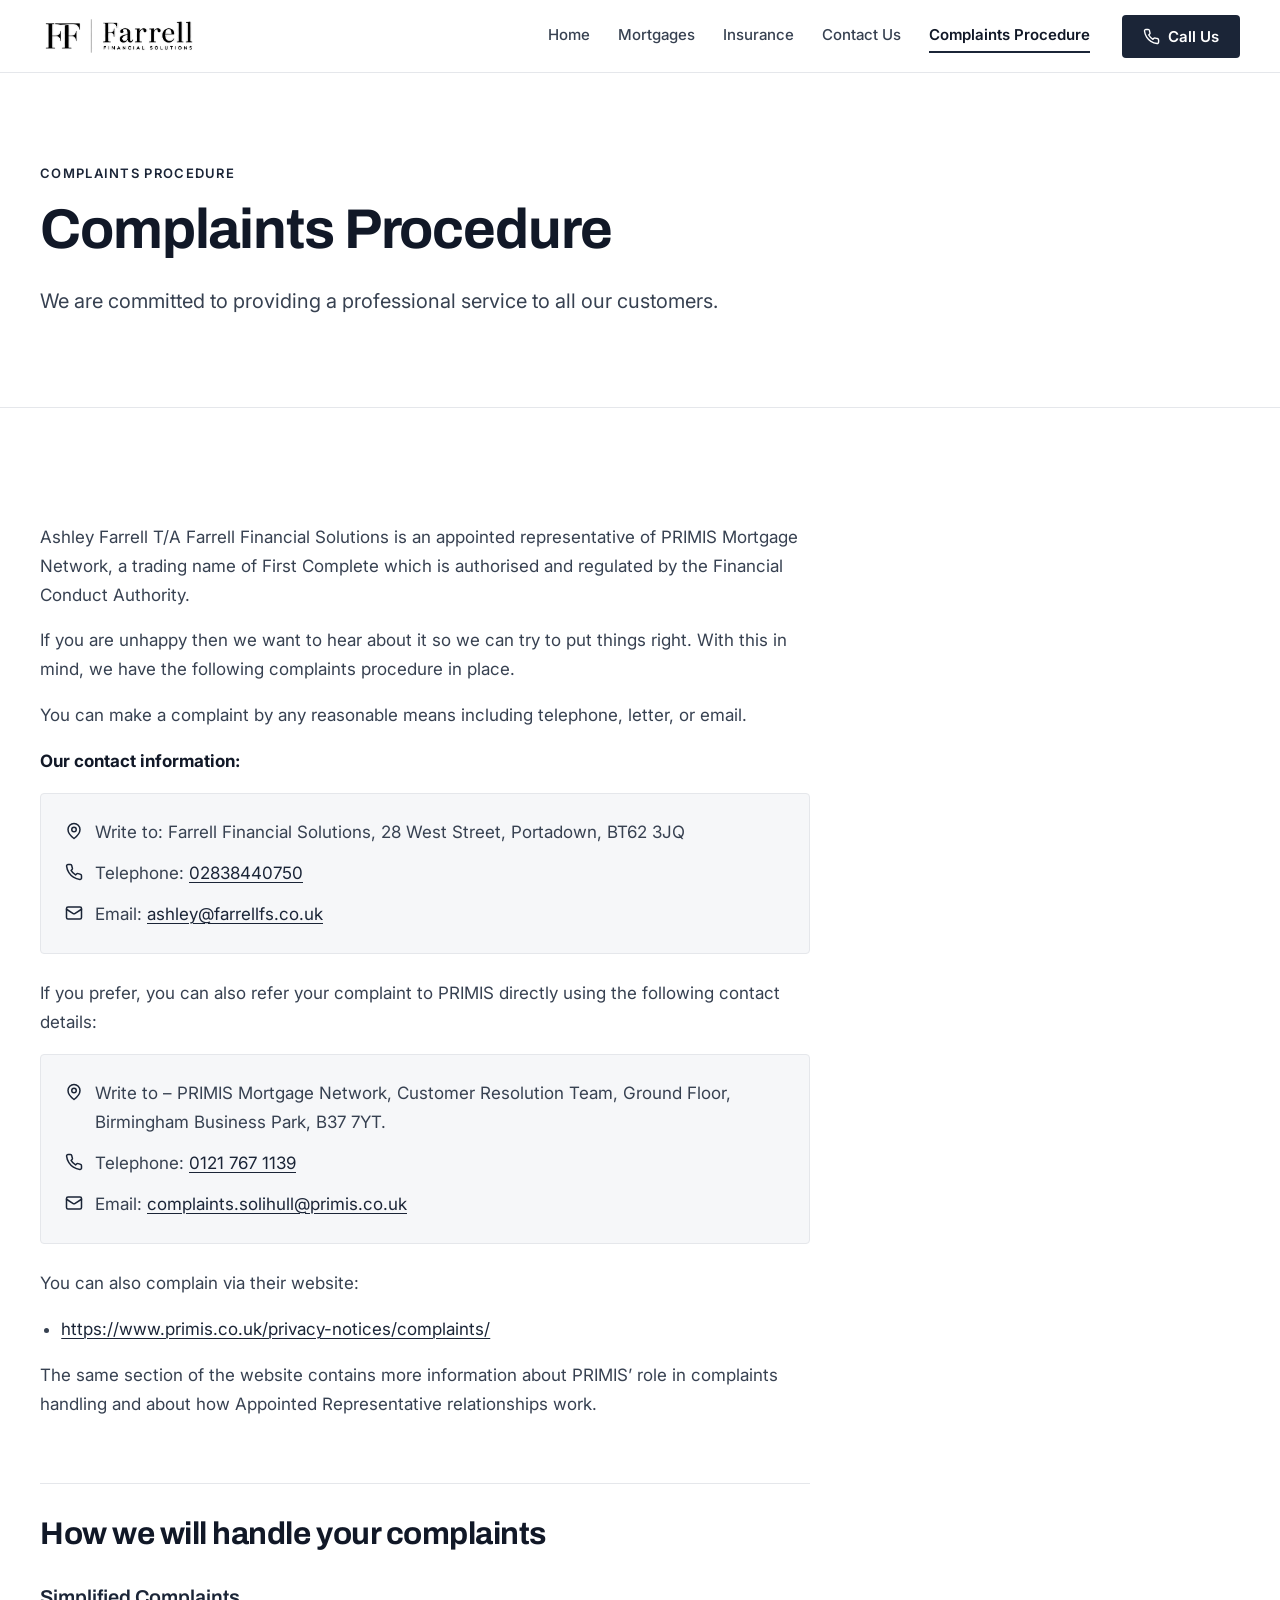
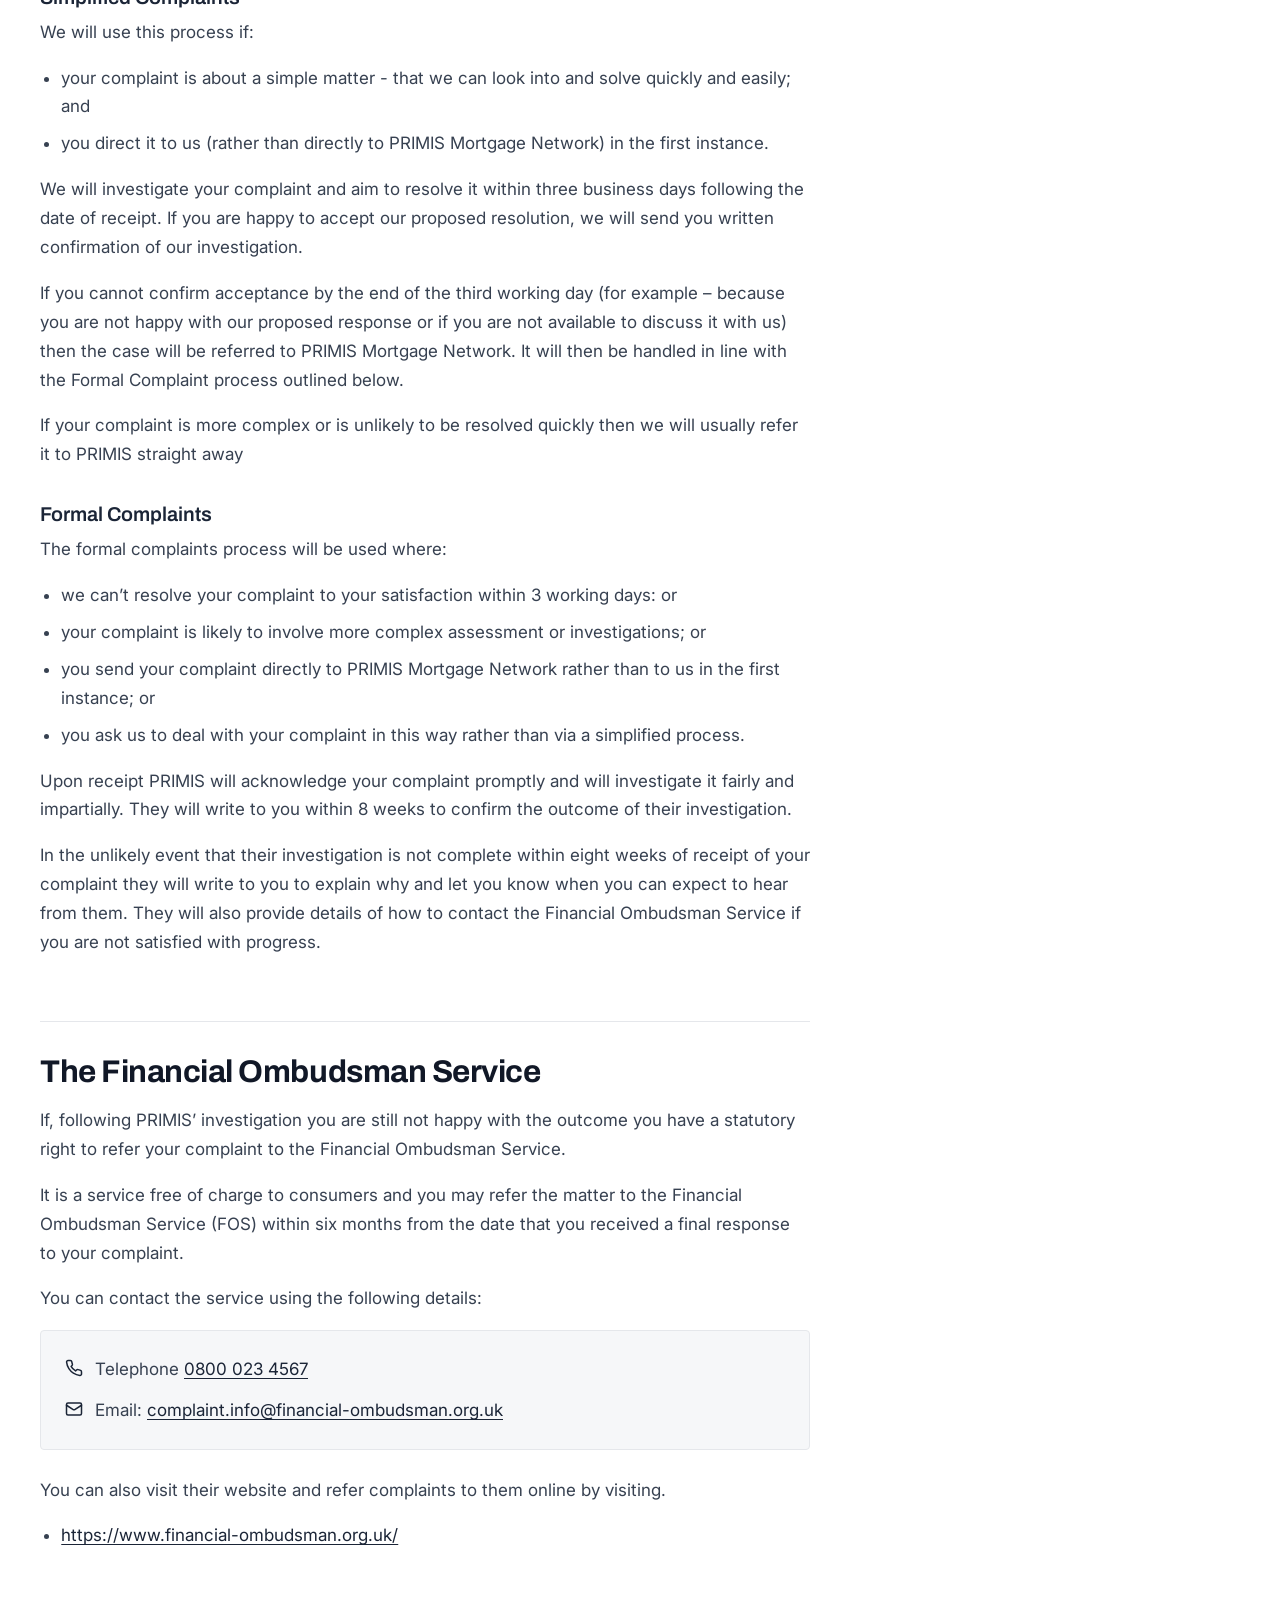
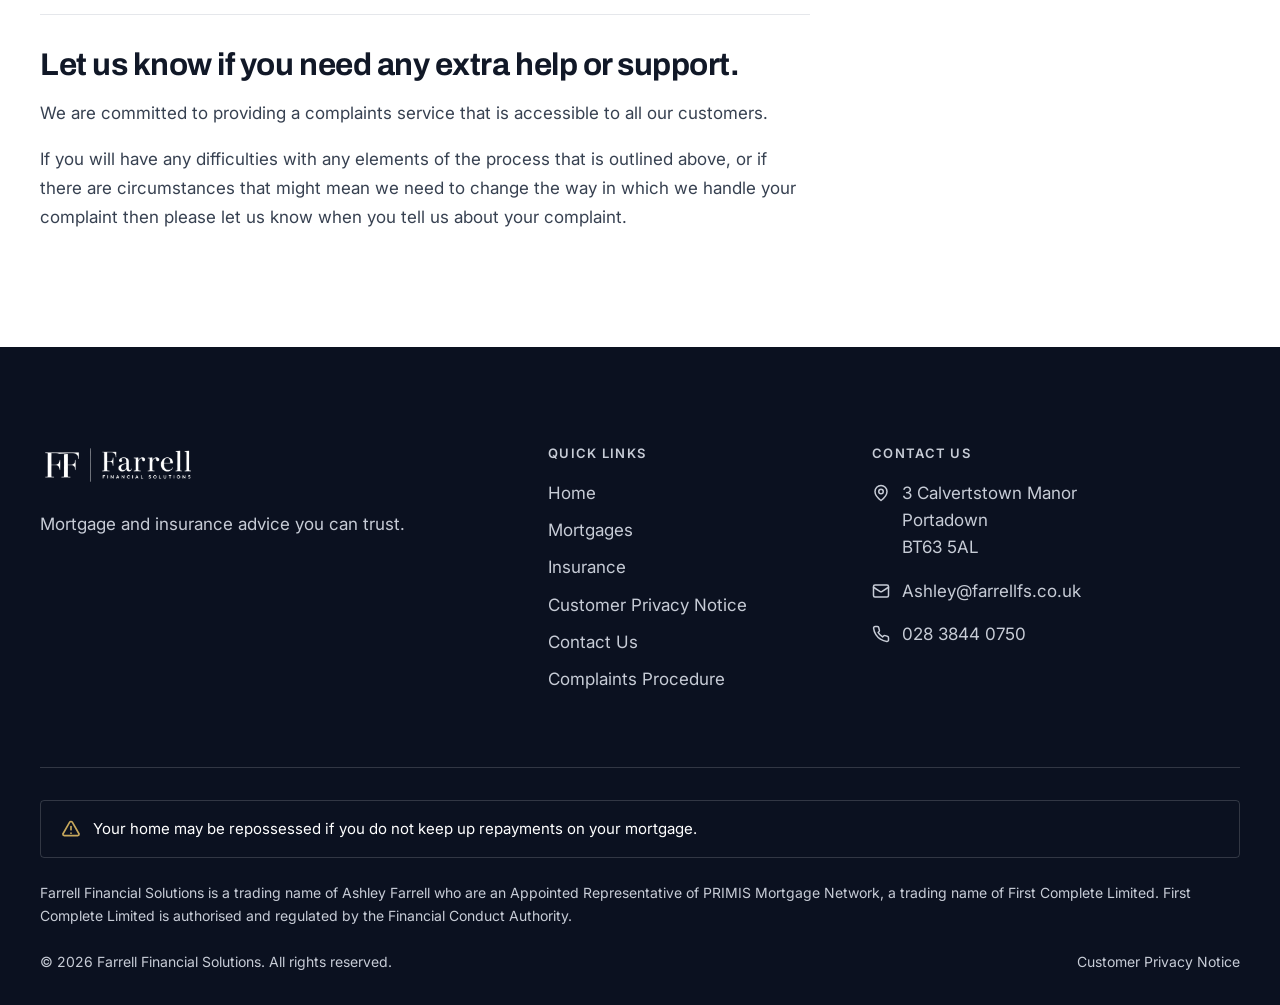
==== complaints-procedure.html @ f6de9f7e "Initial commit: Farrell Financial Solutions site Swiss/enterprise-minimalist redesign with ink palet" ====
<!DOCTYPE html>
<html lang="en-GB">
<head>
  <meta charset="UTF-8">
  <meta name="viewport" content="width=device-width, initial-scale=1.0">
  <title>Complaints Procedure</title>
  <meta name="description" content="Farrell Financial Solutions complaints procedure. We are committed to providing a professional service to all our customers.">
  <link rel="icon" type="image/png" sizes="32x32" href="assets/farrell_cropped_logo_assets/04_favicon_monogram/favicon-32x32.png">
  <link rel="icon" type="image/png" sizes="192x192" href="assets/farrell_cropped_logo_assets/04_favicon_monogram/favicon-192x192.png">
  <link rel="apple-touch-icon" href="assets/farrell_cropped_logo_assets/04_favicon_monogram/favicon-180x180.png">
  <link rel="preconnect" href="https://fonts.googleapis.com">
  <link rel="preconnect" href="https://fonts.gstatic.com" crossorigin>
  <link href="https://fonts.googleapis.com/css2?family=Archivo:wght@600;700&family=Inter:wght@400;500;600&display=swap" rel="stylesheet">
  <link rel="stylesheet" href="css/styles.css">
</head>
<body>
  <a class="skip-link" href="#main">Skip to content</a>

  <!-- ============================ Header ============================ -->
  <header class="site-header">
    <div class="container header-inner">
      <a class="brand" href="index.html" aria-label="Farrell Financial Solutions Home">
        <img class="brand-logo" src="assets/farrell_cropped_logo_assets/02_horizontal_lockup/black-horizontal-lockup-transparent.png" alt="" width="507" height="142">
      </a>

      <nav class="main-nav" id="main-nav" aria-label="Main navigation">
        <a href="index.html">Home</a>
        <a href="mortgages.html">Mortgages</a>
        <a href="insurance.html">Insurance</a>
        <a href="contact.html">Contact Us</a>
        <a href="complaints-procedure.html" aria-current="page">Complaints Procedure</a>
      </nav>

      <div class="header-cta">
        <a class="btn btn-dark" href="tel:02838440750">
          <svg width="17" height="17" viewBox="0 0 24 24" fill="none" stroke="currentColor" stroke-width="2" stroke-linecap="round" stroke-linejoin="round" aria-hidden="true"><path d="M22 16.92v3a2 2 0 0 1-2.18 2 19.79 19.79 0 0 1-8.63-3.07 19.5 19.5 0 0 1-6-6 19.79 19.79 0 0 1-3.07-8.67A2 2 0 0 1 4.11 2h3a2 2 0 0 1 2 1.72c.127.96.361 1.903.7 2.81a2 2 0 0 1-.45 2.11L8.09 9.91a16 16 0 0 0 6 6l1.27-1.27a2 2 0 0 1 2.11-.45c.907.339 1.85.573 2.81.7A2 2 0 0 1 22 16.92z"/></svg>
          Call Us
        </a>
      </div>

      <button class="nav-toggle" aria-expanded="false" aria-controls="main-nav" aria-label="Open menu">
        <svg class="icon-menu" width="22" height="22" viewBox="0 0 24 24" fill="none" stroke="currentColor" stroke-width="2" stroke-linecap="round" aria-hidden="true"><path d="M4 6h16M4 12h16M4 18h16"/></svg>
        <svg class="icon-close" width="22" height="22" viewBox="0 0 24 24" fill="none" stroke="currentColor" stroke-width="2" stroke-linecap="round" aria-hidden="true"><path d="M6 6l12 12M18 6 6 18"/></svg>
      </button>
    </div>
  </header>

  <main id="main">

    <!-- ============================ Page hero ============================ -->
    <section class="page-hero">
      <div class="container">
        <span class="eyebrow">Complaints Procedure</span>
        <h1>Complaints Procedure</h1>
        <p class="page-lede">We are committed to providing a professional service to all our customers.</p>
      </div>
    </section>

    <!-- ============================ Document ============================ -->
    <section class="section">
      <div class="container">
        <article class="doc reveal">
          <p>Ashley Farrell T/A Farrell Financial Solutions is an appointed representative of PRIMIS Mortgage Network, a trading name of First Complete which is authorised and regulated by the Financial Conduct Authority.</p>
          <p>If you are unhappy then we want to hear about it so we can try to put things right. With this in mind, we have the following complaints procedure in place.</p>
          <p>You can make a complaint by any reasonable means including telephone, letter, or email.</p>

          <p><strong>Our contact information:</strong></p>
          <div class="doc-contact">
            <ul>
              <li>
                <svg width="18" height="18" viewBox="0 0 24 24" fill="none" stroke="currentColor" stroke-width="2" stroke-linecap="round" stroke-linejoin="round" aria-hidden="true"><path d="M20 10c0 6-8 12-8 12s-8-6-8-12a8 8 0 0 1 16 0Z"/><circle cx="12" cy="10" r="3"/></svg>
                <span>Write to: Farrell Financial Solutions, 28 West Street, Portadown, BT62 3JQ</span>
              </li>
              <li>
                <svg width="18" height="18" viewBox="0 0 24 24" fill="none" stroke="currentColor" stroke-width="2" stroke-linecap="round" stroke-linejoin="round" aria-hidden="true"><path d="M22 16.92v3a2 2 0 0 1-2.18 2 19.79 19.79 0 0 1-8.63-3.07 19.5 19.5 0 0 1-6-6 19.79 19.79 0 0 1-3.07-8.67A2 2 0 0 1 4.11 2h3a2 2 0 0 1 2 1.72c.127.96.361 1.903.7 2.81a2 2 0 0 1-.45 2.11L8.09 9.91a16 16 0 0 0 6 6l1.27-1.27a2 2 0 0 1 2.11-.45c.907.339 1.85.573 2.81.7A2 2 0 0 1 22 16.92z"/></svg>
                <span>Telephone: <a href="tel:02838440750">02838440750</a></span>
              </li>
              <li>
                <svg width="18" height="18" viewBox="0 0 24 24" fill="none" stroke="currentColor" stroke-width="2" stroke-linecap="round" stroke-linejoin="round" aria-hidden="true"><rect x="2" y="4" width="20" height="16" rx="2"/><path d="m22 7-8.97 5.7a1.94 1.94 0 0 1-2.06 0L2 7"/></svg>
                <span>Email: <a href="mailto:ashley@farrellfs.co.uk">ashley@farrellfs.co.uk</a></span>
              </li>
            </ul>
          </div>

          <p>If you prefer, you can also refer your complaint to PRIMIS directly using the following contact details:</p>
          <div class="doc-contact">
            <ul>
              <li>
                <svg width="18" height="18" viewBox="0 0 24 24" fill="none" stroke="currentColor" stroke-width="2" stroke-linecap="round" stroke-linejoin="round" aria-hidden="true"><path d="M20 10c0 6-8 12-8 12s-8-6-8-12a8 8 0 0 1 16 0Z"/><circle cx="12" cy="10" r="3"/></svg>
                <span>Write to &ndash; PRIMIS Mortgage Network, Customer Resolution Team, Ground Floor, Birmingham Business Park, B37 7YT.</span>
              </li>
              <li>
                <svg width="18" height="18" viewBox="0 0 24 24" fill="none" stroke="currentColor" stroke-width="2" stroke-linecap="round" stroke-linejoin="round" aria-hidden="true"><path d="M22 16.92v3a2 2 0 0 1-2.18 2 19.79 19.79 0 0 1-8.63-3.07 19.5 19.5 0 0 1-6-6 19.79 19.79 0 0 1-3.07-8.67A2 2 0 0 1 4.11 2h3a2 2 0 0 1 2 1.72c.127.96.361 1.903.7 2.81a2 2 0 0 1-.45 2.11L8.09 9.91a16 16 0 0 0 6 6l1.27-1.27a2 2 0 0 1 2.11-.45c.907.339 1.85.573 2.81.7A2 2 0 0 1 22 16.92z"/></svg>
                <span>Telephone: <a href="tel:01217671139">0121 767 1139</a></span>
              </li>
              <li>
                <svg width="18" height="18" viewBox="0 0 24 24" fill="none" stroke="currentColor" stroke-width="2" stroke-linecap="round" stroke-linejoin="round" aria-hidden="true"><rect x="2" y="4" width="20" height="16" rx="2"/><path d="m22 7-8.97 5.7a1.94 1.94 0 0 1-2.06 0L2 7"/></svg>
                <span>Email: <a href="mailto:complaints.solihull@primis.co.uk">complaints.solihull@primis.co.uk</a></span>
              </li>
            </ul>
          </div>

          <p>You can also complain via their website:</p>
          <ul>
            <li><a href="https://www.primis.co.uk/privacy-notices/complaints/" target="_blank" rel="noopener">https://www.primis.co.uk/privacy-notices/complaints/</a></li>
          </ul>
          <p>The same section of the website contains more information about PRIMIS&rsquo; role in complaints handling and about how Appointed Representative relationships work.</p>

          <h2>How we will handle your complaints</h2>

          <h3>Simplified Complaints</h3>
          <p>We will use this process if:</p>
          <ul>
            <li>your complaint is about a simple matter - that we can look into and solve quickly and easily; and</li>
            <li>you direct it to us (rather than directly to PRIMIS Mortgage Network) in the first instance.</li>
          </ul>
          <p>We will investigate your complaint and aim to resolve it within three business days following the date of receipt. If you are happy to accept our proposed resolution, we will send you written confirmation of our investigation.</p>
          <p>If you cannot confirm acceptance by the end of the third working day (for example &ndash; because you are not happy with our proposed response or if you are not available to discuss it with us) then the case will be referred to PRIMIS Mortgage Network. It will then be handled in line with the Formal Complaint process outlined below.</p>
          <p>If your complaint is more complex or is unlikely to be resolved quickly then we will usually refer it to PRIMIS straight away</p>

          <h3>Formal Complaints</h3>
          <p>The formal complaints process will be used where:</p>
          <ul>
            <li>we can&rsquo;t resolve your complaint to your satisfaction within 3 working days: or</li>
            <li>your complaint is likely to involve more complex assessment or investigations; or</li>
            <li>you send your complaint directly to PRIMIS Mortgage Network rather than to us in the first instance; or</li>
            <li>you ask us to deal with your complaint in this way rather than via a simplified process.</li>
          </ul>
          <p>Upon receipt PRIMIS will acknowledge your complaint promptly and will investigate it fairly and impartially. They will write to you within 8 weeks to confirm the outcome of their investigation.</p>
          <p>In the unlikely event that their investigation is not complete within eight weeks of receipt of your complaint they will write to you to explain why and let you know when you can expect to hear from them. They will also provide details of how to contact the Financial Ombudsman Service if you are not satisfied with progress.</p>

          <h2>The Financial Ombudsman Service</h2>
          <p>If, following PRIMIS&rsquo; investigation you are still not happy with the outcome you have a statutory right to refer your complaint to the Financial Ombudsman Service.</p>
          <p>It is a service free of charge to consumers and you may refer the matter to the Financial Ombudsman Service (FOS) within six months from the date that you received a final response to your complaint.</p>
          <p>You can contact the service using the following details:</p>
          <div class="doc-contact">
            <ul>
              <li>
                <svg width="18" height="18" viewBox="0 0 24 24" fill="none" stroke="currentColor" stroke-width="2" stroke-linecap="round" stroke-linejoin="round" aria-hidden="true"><path d="M22 16.92v3a2 2 0 0 1-2.18 2 19.79 19.79 0 0 1-8.63-3.07 19.5 19.5 0 0 1-6-6 19.79 19.79 0 0 1-3.07-8.67A2 2 0 0 1 4.11 2h3a2 2 0 0 1 2 1.72c.127.96.361 1.903.7 2.81a2 2 0 0 1-.45 2.11L8.09 9.91a16 16 0 0 0 6 6l1.27-1.27a2 2 0 0 1 2.11-.45c.907.339 1.85.573 2.81.7A2 2 0 0 1 22 16.92z"/></svg>
                <span>Telephone <a href="tel:08000234567">0800 023 4567</a></span>
              </li>
              <li>
                <svg width="18" height="18" viewBox="0 0 24 24" fill="none" stroke="currentColor" stroke-width="2" stroke-linecap="round" stroke-linejoin="round" aria-hidden="true"><rect x="2" y="4" width="20" height="16" rx="2"/><path d="m22 7-8.97 5.7a1.94 1.94 0 0 1-2.06 0L2 7"/></svg>
                <span>Email: <a href="mailto:complaint.info@financial-ombudsman.org.uk">complaint.info@financial-ombudsman.org.uk</a></span>
              </li>
            </ul>
          </div>
          <p>You can also visit their website and refer complaints to them online by visiting.</p>
          <ul>
            <li><a href="https://www.financial-ombudsman.org.uk/" target="_blank" rel="noopener">https://www.financial-ombudsman.org.uk/</a></li>
          </ul>

          <h2>Let us know if you need any extra help or support.</h2>
          <p>We are committed to providing a complaints service that is accessible to all our customers.</p>
          <p>If you will have any difficulties with any elements of the process that is outlined above, or if there are circumstances that might mean we need to change the way in which we handle your complaint then please let us know when you tell us about your complaint.</p>
        </article>
      </div>
    </section>

  </main>

  <!-- ============================ Footer ============================ -->
  <footer class="site-footer">
    <div class="container">
      <div class="footer-grid">
        <div>
          <a class="brand" href="index.html" aria-label="Farrell Financial Solutions Home">
            <img class="brand-logo" src="assets/farrell_cropped_logo_assets/02_horizontal_lockup/white-horizontal-lockup-transparent.png" alt="" width="498" height="142">
          </a>
          <p>Mortgage and insurance advice you can trust.</p>
        </div>

        <nav aria-label="Footer navigation">
          <h4>Quick links</h4>
          <ul class="footer-links">
            <li><a href="index.html">Home</a></li>
            <li><a href="mortgages.html">Mortgages</a></li>
            <li><a href="insurance.html">Insurance</a></li>
            <li><a href="assets/Customer-Privacy-Notice.pdf" target="_blank" rel="noopener">Customer Privacy Notice</a></li>
            <li><a href="contact.html">Contact Us</a></li>
            <li><a href="complaints-procedure.html">Complaints Procedure</a></li>
          </ul>
        </nav>

        <div>
          <h4>Contact Us</h4>
          <ul class="footer-contact">
            <li>
              <svg width="18" height="18" viewBox="0 0 24 24" fill="none" stroke="currentColor" stroke-width="2" stroke-linecap="round" stroke-linejoin="round" aria-hidden="true"><path d="M20 10c0 6-8 12-8 12s-8-6-8-12a8 8 0 0 1 16 0Z"/><circle cx="12" cy="10" r="3"/></svg>
              <a href="https://www.google.com/maps/search/?api=1&amp;query=3+Calvertstown+Manor%2C+Portadown+BT63+5AL" target="_blank" rel="noopener">3 Calvertstown Manor<br>Portadown<br>BT63 5AL</a>
            </li>
            <li>
              <svg width="18" height="18" viewBox="0 0 24 24" fill="none" stroke="currentColor" stroke-width="2" stroke-linecap="round" stroke-linejoin="round" aria-hidden="true"><rect x="2" y="4" width="20" height="16" rx="2"/><path d="m22 7-8.97 5.7a1.94 1.94 0 0 1-2.06 0L2 7"/></svg>
              <a href="mailto:Ashley@farrellfs.co.uk">Ashley@farrellfs.co.uk</a>
            </li>
            <li>
              <svg width="18" height="18" viewBox="0 0 24 24" fill="none" stroke="currentColor" stroke-width="2" stroke-linecap="round" stroke-linejoin="round" aria-hidden="true"><path d="M22 16.92v3a2 2 0 0 1-2.18 2 19.79 19.79 0 0 1-8.63-3.07 19.5 19.5 0 0 1-6-6 19.79 19.79 0 0 1-3.07-8.67A2 2 0 0 1 4.11 2h3a2 2 0 0 1 2 1.72c.127.96.361 1.903.7 2.81a2 2 0 0 1-.45 2.11L8.09 9.91a16 16 0 0 0 6 6l1.27-1.27a2 2 0 0 1 2.11-.45c.907.339 1.85.573 2.81.7A2 2 0 0 1 22 16.92z"/></svg>
              <a href="tel:02838440750">028 3844 0750</a>
            </li>
          </ul>
        </div>
      </div>

      <div class="footer-legal">
        <div class="footer-warning">
          <svg width="20" height="20" viewBox="0 0 24 24" fill="none" stroke="currentColor" stroke-width="2" stroke-linecap="round" stroke-linejoin="round" aria-hidden="true"><path d="m21.73 18-8-14a2 2 0 0 0-3.48 0l-8 14A2 2 0 0 0 4 20h16a2 2 0 0 0 1.73-2Z"/><path d="M12 9v4"/><path d="M12 17h.01"/></svg>
          <p>Your home may be repossessed if you do not keep up repayments on your mortgage.</p>
        </div>
        <p class="footer-reg">Farrell Financial Solutions is a trading name of Ashley Farrell who are an Appointed Representative of PRIMIS Mortgage Network, a trading name of First Complete Limited. First Complete Limited is authorised and regulated by the Financial Conduct Authority.</p>
        <div class="footer-bottom">
          <p>&copy; <span id="footer-year">2026</span> Farrell Financial Solutions. All rights reserved.</p>
          <p><a href="assets/Customer-Privacy-Notice.pdf" target="_blank" rel="noopener">Customer Privacy Notice</a></p>
        </div>
      </div>
    </div>
  </footer>

  <script src="js/main.js"></script>
</body>
</html>
---- css/styles.css ----
/* ============================================================
   Farrell Financial Solutions
   Enterprise minimalism: Swiss/International Style, corporate
   editorial. Ink on white, Archivo/Inter, hairline borders.
   ============================================================ */

/* ------------------------------ Tokens ------------------------------ */
:root {
  /* Ink brand (matched to the black/white logo) */
  --ink-950: #060910;
  --ink-900: #0B1120;   /* footer, CTA band */
  --ink-800: #131B2B;
  --ink-700: #1B2537;   /* primary: buttons, links, icons */
  --ink-600: #3A4A66;   /* slate accent, hover / focus */
  --ink-100: #E3E6EB;
  --ink-50:  #F2F4F6;

  /* Text */
  --text-900: #111827;
  --text-700: #374151;
  --text-600: #4B5563;
  --text-500: #6B7280;
  --text-inverse: #FFFFFF;
  --text-inverse-dim: #C7CCD6;

  /* Surfaces & borders */
  --bg: #FFFFFF;
  --bg-tint: #F6F7F9;
  --border: #E5E7EB;
  --border-strong: #D1D5DB;
  --border-inverse: rgba(255, 255, 255, 0.16);

  /* Muted gold (warning notices only) */
  --gold-700: #8A6D2F;
  --gold-300: #C7A85C;

  /* Type */
  --font-display: "Archivo", "Segoe UI", -apple-system, sans-serif;
  --font-body: "Inter", "Segoe UI", -apple-system, sans-serif;

  /* Spacing scale (4px base) */
  --sp-1: 4px;  --sp-2: 8px;   --sp-3: 12px;  --sp-4: 16px;
  --sp-6: 24px; --sp-8: 32px;  --sp-12: 48px; --sp-16: 64px;
  --sp-24: 96px; --sp-32: 128px;
  --section-y: clamp(4.5rem, 9vw, 7.5rem);

  /* Shape (sharp) */
  --radius: 4px;
  --radius-sm: 2px;

  /* Layout */
  --container: 1200px;
  --grid-gap: 24px;
  --header-h: 72px;
}

/* ------------------------------ Base ------------------------------ */
*, *::before, *::after { box-sizing: border-box; }

html {
  scroll-behavior: smooth;
  -webkit-text-size-adjust: 100%;
}

body {
  margin: 0;
  font-family: var(--font-body);
  font-size: 1.0625rem;
  line-height: 1.6;
  color: var(--text-700);
  background: var(--bg);
  -webkit-font-smoothing: antialiased;
  text-rendering: optimizeLegibility;
}

h1, h2, h3, h4 {
  font-family: var(--font-display);
  color: var(--text-900);
  margin: 0 0 var(--sp-6);
}

h1 {
  font-size: clamp(2.75rem, 5.5vw + 1rem, 5rem);
  font-weight: 700;
  line-height: 1.05;
  letter-spacing: -0.025em;
}

h2 {
  font-size: clamp(1.5rem, 1.2vw + 1rem, 2.125rem);
  font-weight: 700;
  line-height: 1.15;
  letter-spacing: -0.015em;
  margin-bottom: var(--sp-4);
}

h3 {
  font-size: 1.125rem;
  font-weight: 600;
  line-height: 1.3;
  margin-bottom: var(--sp-2);
}

p { margin: 0 0 1em; }
p:last-child { margin-bottom: 0; }

strong { color: var(--text-900); }

a {
  color: var(--ink-700);
  text-decoration: underline;
  text-decoration-thickness: 1px;
  text-underline-offset: 3px;
  transition: color 200ms ease;
}
a:hover { color: var(--ink-900); }

img { max-width: 100%; }

ul { margin: 0 0 1em; }

::selection { background: var(--ink-700); color: #fff; }

:focus-visible {
  outline: 2px solid var(--ink-600);
  outline-offset: 2px;
}

.skip-link {
  position: absolute;
  left: -9999px;
  top: 0;
  z-index: 200;
  background: var(--ink-900);
  color: #fff;
  padding: var(--sp-3) var(--sp-4);
  text-decoration: none;
}
.skip-link:focus-visible { left: 0; }

/* ------------------------------ Layout ------------------------------ */
.container {
  width: min(100% - 48px, var(--container));
  margin-inline: auto;
}

.grid-12 {
  display: grid;
  grid-template-columns: repeat(12, 1fr);
  gap: var(--grid-gap);
  align-items: start;
}

.col-4 { grid-column: auto / span 4; }
.col-5 { grid-column: auto / span 5; }
.col-6 { grid-column: auto / span 6; }
.col-7 { grid-column: auto / span 7; }
.col-8 { grid-column: auto / span 8; }
.start-8 { grid-column-start: 8; }
.start-9 { grid-column-start: 9; }

.section { padding: var(--section-y) 0; }
.section-white { background: var(--bg); }
.section-tint { background: var(--bg-tint); }

.section-head { margin-bottom: var(--sp-12); }
.section-head h2 { max-width: 28em; margin-bottom: 0; }
.section-head .eyebrow { margin-bottom: 0; }

.split {
  display: grid;
  grid-template-columns: 1fr 1fr;
  gap: var(--sp-12);
  align-items: start;
}

.prose { max-width: 68ch; }

.lead,
.hero-lede,
.page-lede {
  font-size: clamp(1.125rem, 0.4vw + 1rem, 1.25rem);
  line-height: 1.6;
  color: var(--text-700);
  max-width: 62ch;
}

.eyebrow {
  display: block;
  font-family: var(--font-body);
  font-size: 0.8125rem;
  font-weight: 600;
  text-transform: uppercase;
  letter-spacing: 0.1em;
  color: var(--ink-700);
  margin-bottom: var(--sp-4);
}

/* ------------------------------ Header ------------------------------ */
.site-header {
  position: sticky;
  top: 0;
  z-index: 100;
  background: var(--bg);
  border-bottom: 1px solid var(--border);
  transition: border-color 200ms ease;
}
.site-header.is-scrolled { border-color: var(--border-strong); }

.header-inner {
  display: flex;
  align-items: center;
  gap: var(--sp-8);
  height: var(--header-h);
}

.brand {
  display: inline-flex;
  align-items: center;
  gap: var(--sp-3);
  text-decoration: none;
}

.brand-logo {
  display: block;
  height: 44px;
  width: auto;
}

.main-nav {
  display: flex;
  align-items: center;
  gap: 28px;
  margin-left: auto;
}
.main-nav a {
  font-size: 0.9375rem;
  font-weight: 500;
  color: var(--text-700);
  text-decoration: none;
  padding: 4px 0;
  border-bottom: 2px solid transparent;
  transition: color 200ms ease, border-color 200ms ease;
}
.main-nav a:hover { color: var(--text-900); }
.main-nav a[aria-current="page"] {
  font-weight: 600;
  color: var(--text-900);
  border-bottom-color: var(--ink-700);
}

.header-cta { flex-shrink: 0; }

.nav-toggle {
  display: none;
  background: none;
  border: none;
  padding: var(--sp-2);
  color: var(--text-900);
  cursor: pointer;
}
.nav-toggle .icon-close { display: none; }
.nav-toggle[aria-expanded="true"] .icon-menu { display: none; }
.nav-toggle[aria-expanded="true"] .icon-close { display: block; }

/* ------------------------------ Buttons ------------------------------ */
.btn {
  display: inline-flex;
  align-items: center;
  justify-content: center;
  gap: var(--sp-2);
  font-family: var(--font-body);
  font-size: 0.9375rem;
  font-weight: 600;
  line-height: 1;
  padding: 12px 20px;
  border: 1px solid transparent;
  border-radius: var(--radius);
  text-decoration: none;
  cursor: pointer;
  transition: background-color 200ms ease, border-color 200ms ease, color 200ms ease;
}

.btn-lg { padding: 15px 24px; font-size: 1rem; }

.btn-primary,
.btn-dark {
  background: var(--ink-700);
  color: #fff;
}
.btn-primary:hover,
.btn-dark:hover {
  background: var(--ink-900);
  color: #fff;
}

.btn-outline {
  background: transparent;
  border-color: var(--ink-700);
  color: var(--ink-700);
}
.btn-outline:hover {
  background: var(--ink-50);
  color: var(--ink-900);
}

/* On-dark secondary (used inside the ink CTA band) */
.btn-ghost-light {
  background: transparent;
  border-color: rgba(255, 255, 255, 0.4);
  color: #fff;
}
.btn-ghost-light:hover {
  border-color: #fff;
  color: #fff;
}

/* ------------------------------ Photography ------------------------------ */
.photo-frame {
  position: relative;
  border: 1px solid var(--border);
  overflow: hidden;
}
.photo-frame img {
  display: block;
  width: 100%;
  height: 100%;
  object-fit: cover;
  filter: saturate(0.85);
}
.photo-frame::after {
  content: "";
  position: absolute;
  inset: 0;
  background: rgba(11, 17, 32, 0.08);
  pointer-events: none;
}
.ratio-4x3 { aspect-ratio: 4 / 3; }
.ratio-3x2 { aspect-ratio: 3 / 2; }
.ratio-1x1 { aspect-ratio: 1 / 1; }
.photo-frame-sm { max-width: 384px; }

/* ------------------------------ Hero (home) ------------------------------ */
.hero {
  background: var(--bg);
  border-bottom: 1px solid var(--border);
  padding: clamp(4rem, 8vw, 7rem) 0;
}
.hero .grid-12 { align-items: center; }

.hero h1 { margin-bottom: var(--sp-6); }

.accent-underline { color: var(--ink-600); }

.hero-actions {
  display: flex;
  flex-wrap: wrap;
  gap: var(--sp-3);
  margin-top: var(--sp-8);
}

.hero-chips {
  display: flex;
  flex-wrap: wrap;
  align-items: center;
  list-style: none;
  margin: var(--sp-8) 0 0;
  padding: 0;
  font-size: 0.8125rem;
  font-weight: 500;
  text-transform: uppercase;
  letter-spacing: 0.08em;
  color: var(--text-600);
}
.hero-chips li + li {
  border-left: 1px solid var(--border);
  margin-left: var(--sp-4);
  padding-left: var(--sp-4);
}

/* ------------------------------ Page hero (interior) ------------------------------ */
.page-hero {
  background: var(--bg);
  border-bottom: 1px solid var(--border);
  padding: clamp(3.5rem, 7vw, 6rem) 0;
}
.page-hero .grid-12 { align-items: center; }
.page-hero h1 {
  font-size: clamp(2.25rem, 3.5vw + 1rem, 3.5rem);
  line-height: 1.1;
  letter-spacing: -0.02em;
  max-width: 18em;
}
.page-hero h1:last-child { margin-bottom: 0; }
.page-lede { margin-bottom: 0; }

/* ------------------------------ Cards ------------------------------ */
.card-grid {
  display: grid;
  grid-template-columns: repeat(4, 1fr);
  gap: var(--grid-gap);
}
.card-grid-2 { grid-template-columns: repeat(2, 1fr); }

.card {
  background: var(--bg);
  border: 1px solid var(--border);
  border-radius: var(--radius);
  padding: var(--sp-6);
  transition: border-color 200ms ease;
}
.card:hover { border-color: var(--border-strong); }

.card-icon {
  color: var(--ink-700);
  margin-bottom: var(--sp-4);
}
.card h3 { margin-bottom: 0; }

/* ------------------------------ Check list ------------------------------ */
.check-list {
  list-style: none;
  margin: 0;
  padding: 0;
}
.check-list li {
  display: flex;
  align-items: flex-start;
  gap: var(--sp-3);
  padding: var(--sp-3) 0;
  border-bottom: 1px solid var(--border);
  color: var(--text-700);
}
.check-list li:last-child { border-bottom: none; }

.check {
  display: inline-flex;
  align-items: center;
  justify-content: center;
  width: 20px;
  height: 20px;
  flex-shrink: 0;
  margin-top: 3px;
  background: var(--ink-700);
  border-radius: var(--radius-sm);
  color: #fff;
}

/* ------------------------------ Area tags ------------------------------ */
.pill-grid {
  display: flex;
  flex-wrap: wrap;
  gap: var(--sp-2);
  list-style: none;
  margin: 0;
  padding: 0;
}
.pill-grid li {
  background: var(--bg);
  border: 1px solid var(--border);
  border-radius: var(--radius-sm);
  padding: var(--sp-2) 14px;
  font-size: 0.9375rem;
  color: var(--text-900);
  transition: border-color 200ms ease;
}
.pill-grid li:hover { border-color: var(--border-strong); }

/* ------------------------------ Notices ------------------------------ */
.notice-stack {
  display: grid;
  gap: var(--sp-4);
  max-width: 792px;
}

.notice {
  display: flex;
  align-items: flex-start;
  gap: var(--sp-4);
  background: var(--bg);
  border: 1px solid var(--border);
  border-left: 3px solid var(--ink-700);
  border-radius: var(--radius);
  padding: 20px var(--sp-6);
}
.notice svg { flex-shrink: 0; margin-top: 2px; color: var(--ink-700); }
.notice p { margin: 0 0 0.5em; font-size: 0.9375rem; line-height: 1.6; }
.notice p:last-child { margin-bottom: 0; }

.notice-info { border-left-color: var(--ink-600); }
.notice-info svg { color: var(--ink-600); }

.notice-warning { border-left-color: var(--gold-700); }
.notice-warning svg { color: var(--gold-700); }
.notice-warning strong { color: var(--text-900); }

/* ------------------------------ Regulatory strip ------------------------------ */
.reg-strip {
  background: var(--bg-tint);
  border-top: 1px solid var(--border);
  border-bottom: 1px solid var(--border);
  padding: 20px 0;
}
.reg-strip .container {
  display: flex;
  align-items: flex-start;
  gap: var(--sp-3);
}
.reg-strip svg { flex-shrink: 0; margin-top: 2px; color: var(--ink-700); }
.reg-strip p {
  margin: 0;
  font-size: 0.875rem;
  color: var(--text-600);
}

/* ------------------------------ CTA band ------------------------------ */
.cta-band {
  background: var(--ink-900);
  padding: var(--sp-16) var(--sp-12);
}
.cta-band h2 {
  color: #fff;
  max-width: 24em;
}
.cta-phone {
  display: inline-block;
  font-family: var(--font-display);
  font-size: clamp(2.25rem, 5vw, 3.5rem);
  font-weight: 700;
  line-height: 1.05;
  letter-spacing: -0.02em;
  color: #fff;
  text-decoration: none;
  margin: var(--sp-2) 0;
  transition: color 200ms ease;
}
.cta-phone:hover { color: var(--text-inverse-dim); }

.cta-actions {
  display: flex;
  flex-wrap: wrap;
  gap: var(--sp-3);
  margin-top: var(--sp-8);
}
.cta-band .btn-primary {
  background: #fff;
  color: var(--ink-900);
}
.cta-band .btn-primary:hover {
  background: var(--ink-50);
  color: var(--ink-900);
}

/* ------------------------------ Contact cards ------------------------------ */
.contact-grid {
  display: grid;
  grid-template-columns: repeat(3, 1fr);
  gap: var(--grid-gap);
}

.contact-card {
  background: var(--bg);
  border: 1px solid var(--border);
  border-radius: var(--radius);
  padding: var(--sp-8) var(--sp-6);
  transition: border-color 200ms ease;
}
.contact-card:hover { border-color: var(--border-strong); }
.contact-card .card-icon { margin-bottom: var(--sp-4); }
.contact-card h3 {
  font-family: var(--font-body);
  font-size: 0.8125rem;
  font-weight: 600;
  text-transform: uppercase;
  letter-spacing: 0.1em;
  color: var(--text-500);
  margin-bottom: var(--sp-2);
}
.contact-value {
  font-family: var(--font-display);
  font-size: 1.25rem;
  font-weight: 600;
  line-height: 1.4;
  color: var(--ink-900);
  text-decoration: none;
  margin: 0;
  overflow-wrap: anywhere;
}
a.contact-value:hover { text-decoration: underline; text-underline-offset: 3px; }

/* ------------------------------ Legal document ------------------------------ */
.doc { max-width: 70ch; }
.doc p, .doc li { line-height: 1.7; }
.doc > ul { padding-left: 1.25em; }
.doc > ul li { margin-bottom: var(--sp-2); }
.doc h2 {
  border-top: 1px solid var(--border);
  padding-top: var(--sp-8);
  margin-top: var(--sp-16);
}
.doc h3 {
  font-size: 1.25rem;
  color: var(--ink-700);
  margin-top: var(--sp-8);
}

.doc-contact {
  background: var(--bg-tint);
  border: 1px solid var(--border);
  border-radius: var(--radius);
  padding: var(--sp-6);
  margin-bottom: 1.5em;
}
.doc-contact ul {
  list-style: none;
  margin: 0;
  padding: 0;
}
.doc-contact li {
  display: flex;
  align-items: flex-start;
  gap: var(--sp-3);
}
.doc-contact li + li { margin-top: var(--sp-3); }
.doc-contact svg { flex-shrink: 0; margin-top: 4px; color: var(--ink-700); }

/* ------------------------------ Footer ------------------------------ */
.site-footer {
  background: var(--ink-900);
  color: var(--text-inverse-dim);
  padding: var(--sp-24) 0 var(--sp-8);
}

.footer-grid {
  display: grid;
  grid-template-columns: 5fr 3fr 4fr;
  gap: var(--sp-12);
  align-items: start;
}

.site-footer .footer-grid > div > p { margin-top: var(--sp-4); }

.site-footer h4 {
  font-family: var(--font-body);
  font-size: 0.8125rem;
  font-weight: 600;
  text-transform: uppercase;
  letter-spacing: 0.1em;
  color: var(--text-inverse-dim);
  margin: 0 0 var(--sp-4);
}

.footer-links,
.footer-contact {
  list-style: none;
  margin: 0;
  padding: 0;
}
.footer-links li { margin-bottom: 10px; }
.footer-links a,
.footer-contact a {
  color: var(--text-inverse-dim);
  text-decoration: none;
  transition: color 200ms ease;
}
.footer-links a:hover,
.footer-contact a:hover {
  color: #fff;
  text-decoration: underline;
  text-underline-offset: 3px;
}

.footer-contact li {
  display: flex;
  align-items: flex-start;
  gap: var(--sp-3);
  margin-bottom: var(--sp-4);
}
.footer-contact svg { flex-shrink: 0; margin-top: 4px; }

.footer-legal {
  border-top: 1px solid var(--border-inverse);
  margin-top: var(--sp-16);
  padding-top: var(--sp-8);
}

.footer-warning {
  display: flex;
  align-items: flex-start;
  gap: var(--sp-3);
  border: 1px solid var(--border-inverse);
  border-radius: var(--radius);
  padding: var(--sp-4) 20px;
  color: #fff;
}
.footer-warning svg { flex-shrink: 0; margin-top: 2px; color: var(--gold-300); }
.footer-warning p { margin: 0; font-size: 0.9375rem; }

.footer-reg {
  margin: var(--sp-6) 0;
  font-size: 0.875rem;
  line-height: 1.6;
}

.footer-bottom {
  display: flex;
  flex-wrap: wrap;
  justify-content: space-between;
  gap: var(--sp-3);
  font-size: 0.875rem;
}
.footer-bottom p { margin: 0; }
.footer-bottom a {
  color: var(--text-inverse-dim);
  text-decoration: none;
}
.footer-bottom a:hover {
  color: #fff;
  text-decoration: underline;
  text-underline-offset: 3px;
}

/* ------------------------------ Scroll reveal ------------------------------ */
.reveal {
  opacity: 0;
  transition: opacity 400ms ease;
  transition-delay: var(--reveal-delay, 0s);
}
.reveal.is-visible { opacity: 1; }

/* ------------------------------ Utilities ------------------------------ */
.mt-2 { margin-top: var(--sp-4); }
.mt-3 { margin-top: var(--sp-8); }
.text-center { text-align: center; }

/* ------------------------------ Responsive ------------------------------ */
@media (max-width: 1023px) {
  .nav-toggle { display: inline-flex; margin-left: auto; }
  .header-cta { display: none; }

  .main-nav {
    display: none;
    position: absolute;
    top: var(--header-h);
    left: 0;
    right: 0;
    flex-direction: column;
    align-items: stretch;
    gap: 0;
    margin: 0;
    background: var(--bg);
    border-bottom: 1px solid var(--border);
  }
  .main-nav.is-open { display: flex; }
  .main-nav a {
    padding: var(--sp-4) var(--sp-6);
    border-top: 1px solid var(--border);
    border-bottom: none;
  }
  .main-nav a[aria-current="page"] {
    border-bottom: none;
    box-shadow: inset 3px 0 0 var(--ink-700);
  }

  .card-grid { grid-template-columns: repeat(2, 1fr); }
}

@media (max-width: 899px) {
  .grid-12 { grid-template-columns: 1fr; }
  .col-4, .col-5, .col-6, .col-7, .col-8 { grid-column: auto; }
  .start-8, .start-9 { grid-column-start: auto; }

  .split { grid-template-columns: 1fr; }
  .footer-grid { grid-template-columns: 1fr; }
  .contact-grid { grid-template-columns: 1fr; }

  .photo-frame { max-width: 560px; }
  .photo-frame-sm { max-width: 384px; }
}

@media (max-width: 640px) {
  .card-grid, .card-grid-2 { grid-template-columns: 1fr; }

  .cta-band { padding: var(--sp-12) var(--sp-6); }

  .hero-chips li + li {
    margin-left: var(--sp-3);
    padding-left: var(--sp-3);
  }
}

/* ------------------------------ Reduced motion ------------------------------ */
@media (prefers-reduced-motion: reduce) {
  html { scroll-behavior: auto; }
  *, *::before, *::after {
    transition-duration: 0.01ms !important;
    animation-duration: 0.01ms !important;
  }
  .reveal { opacity: 1; }
}
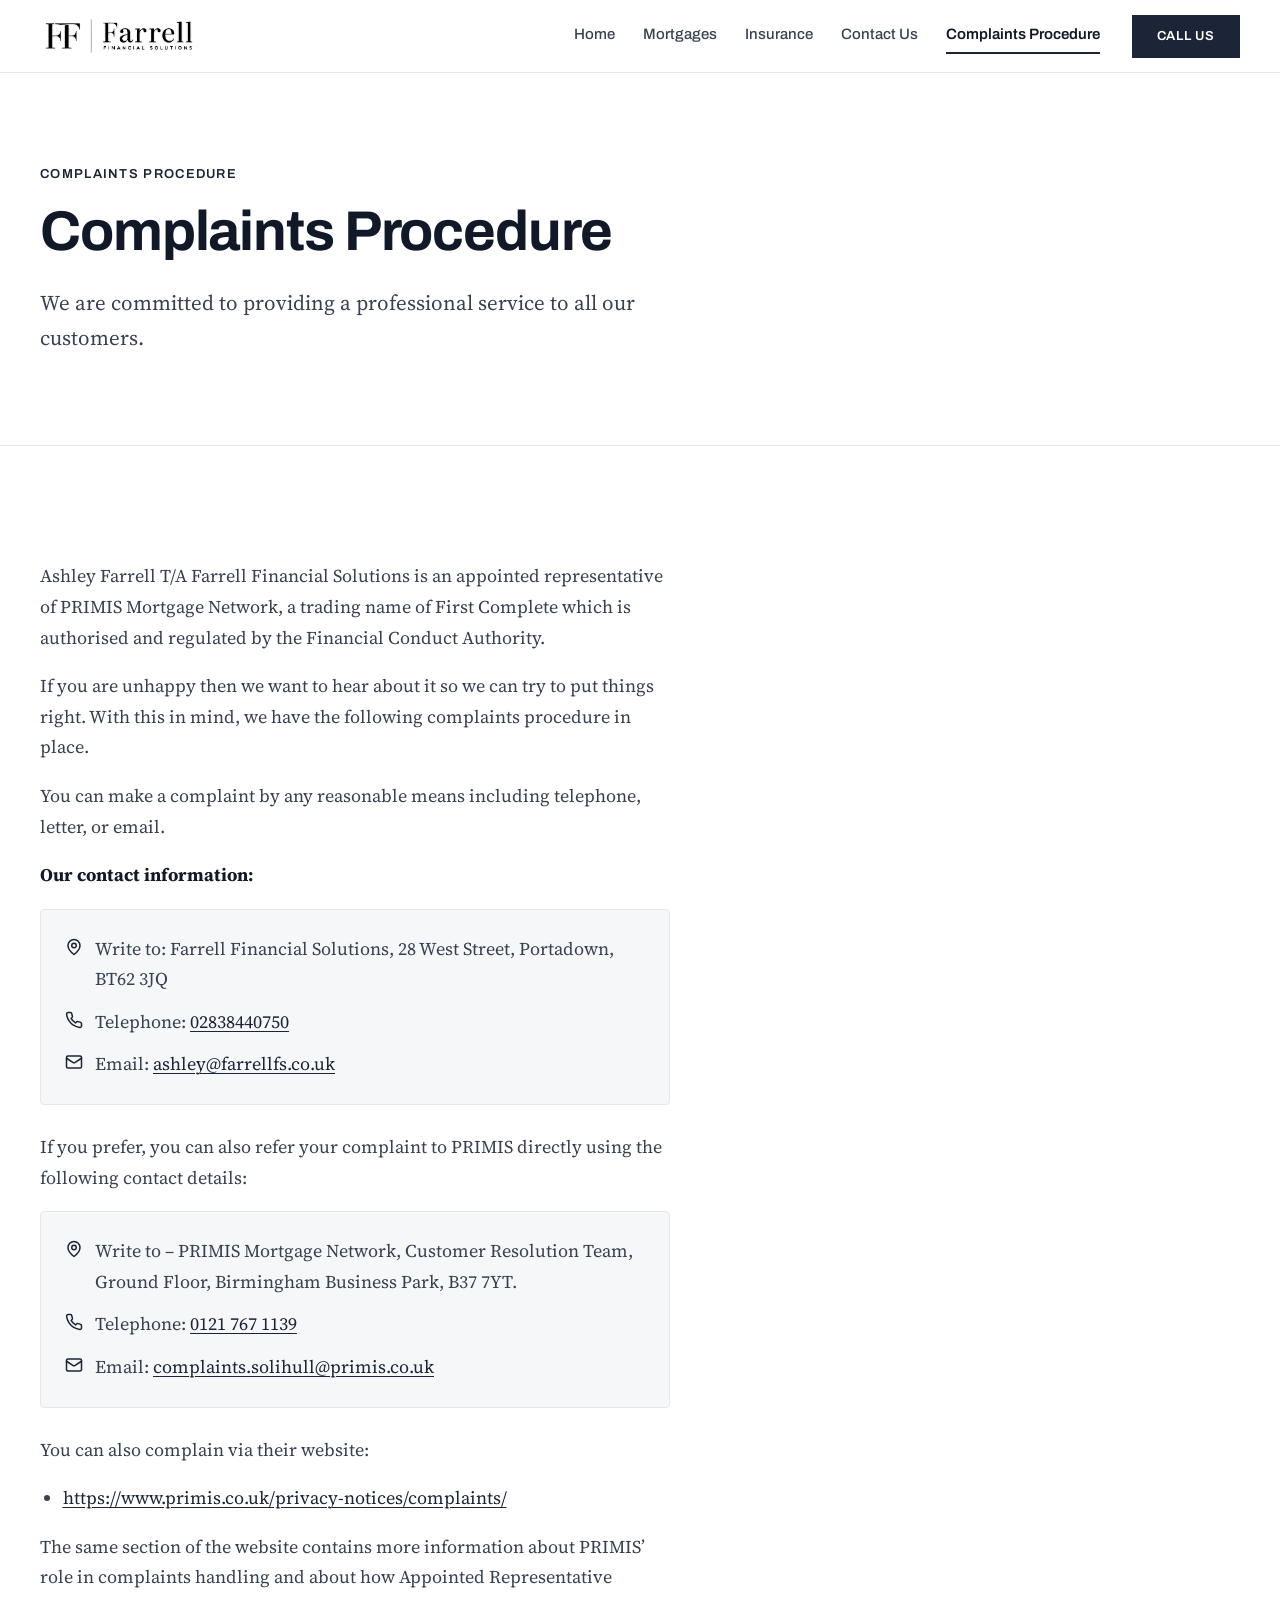
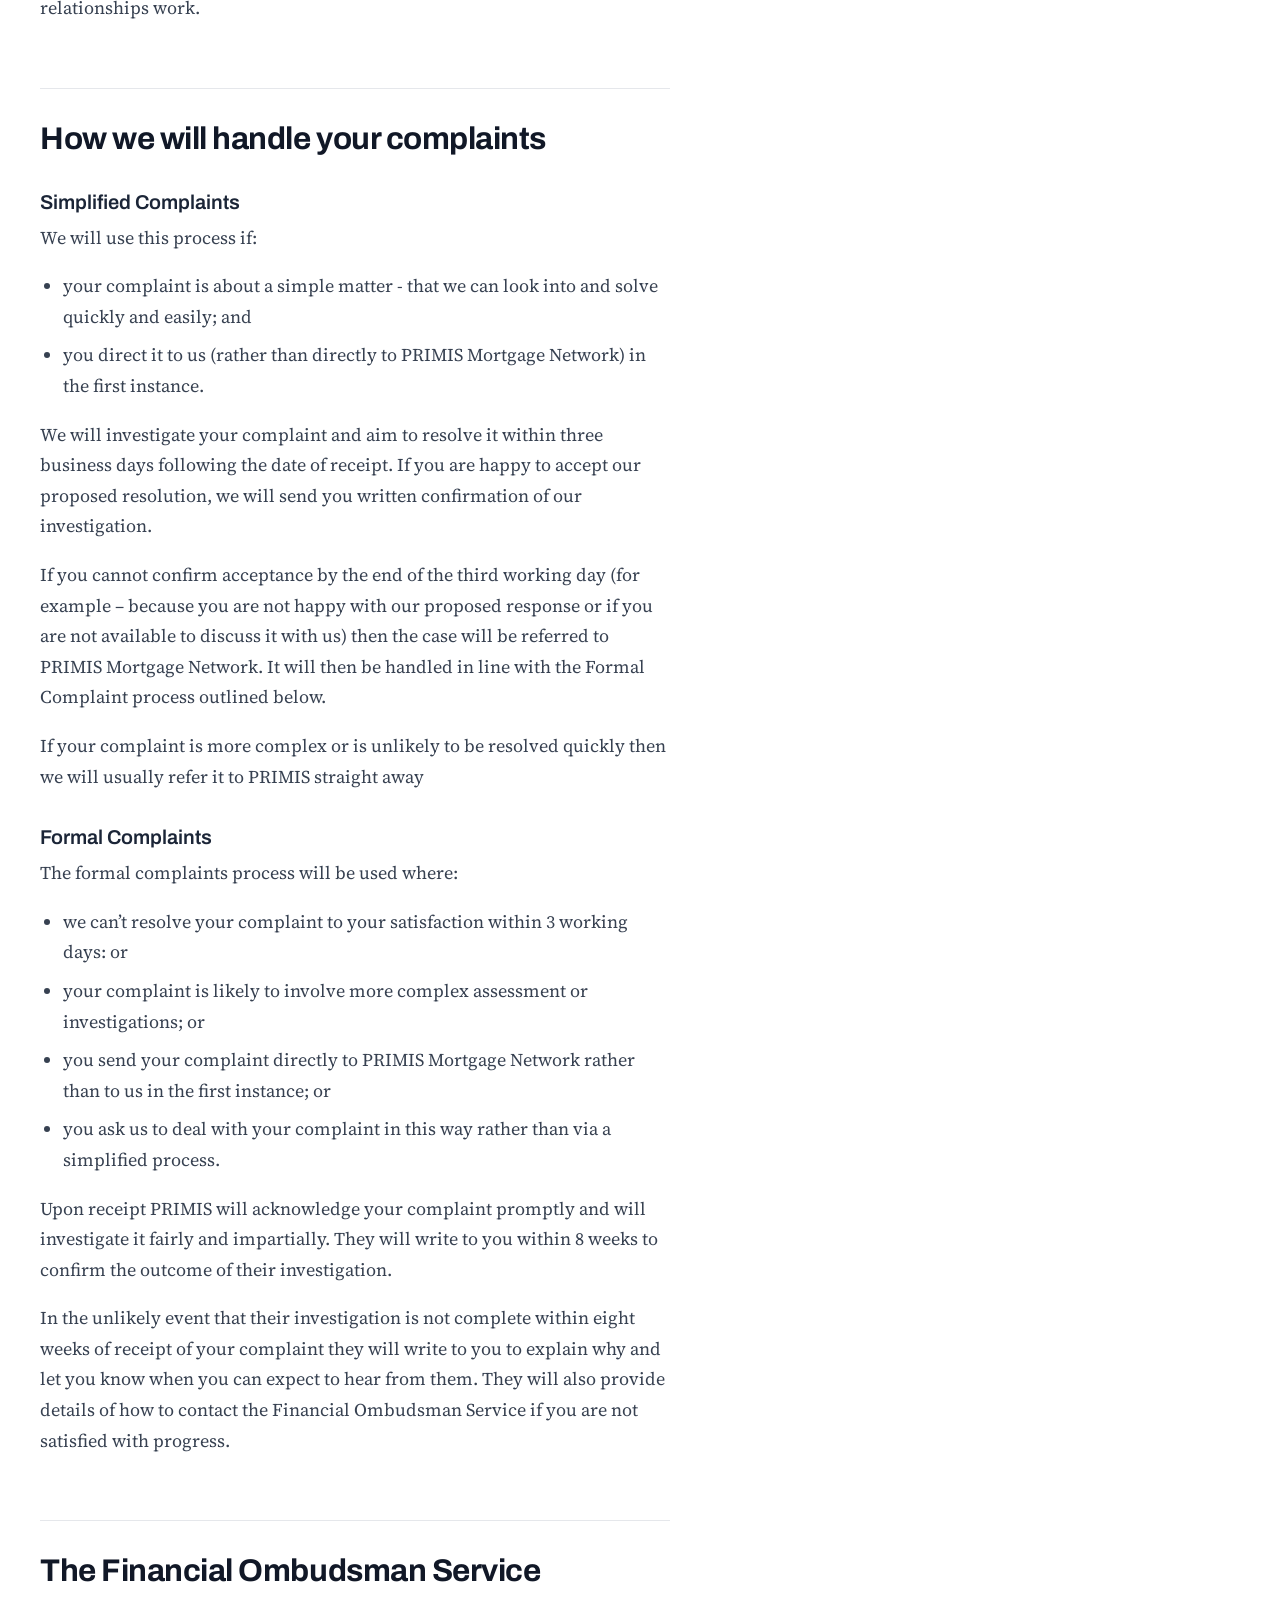
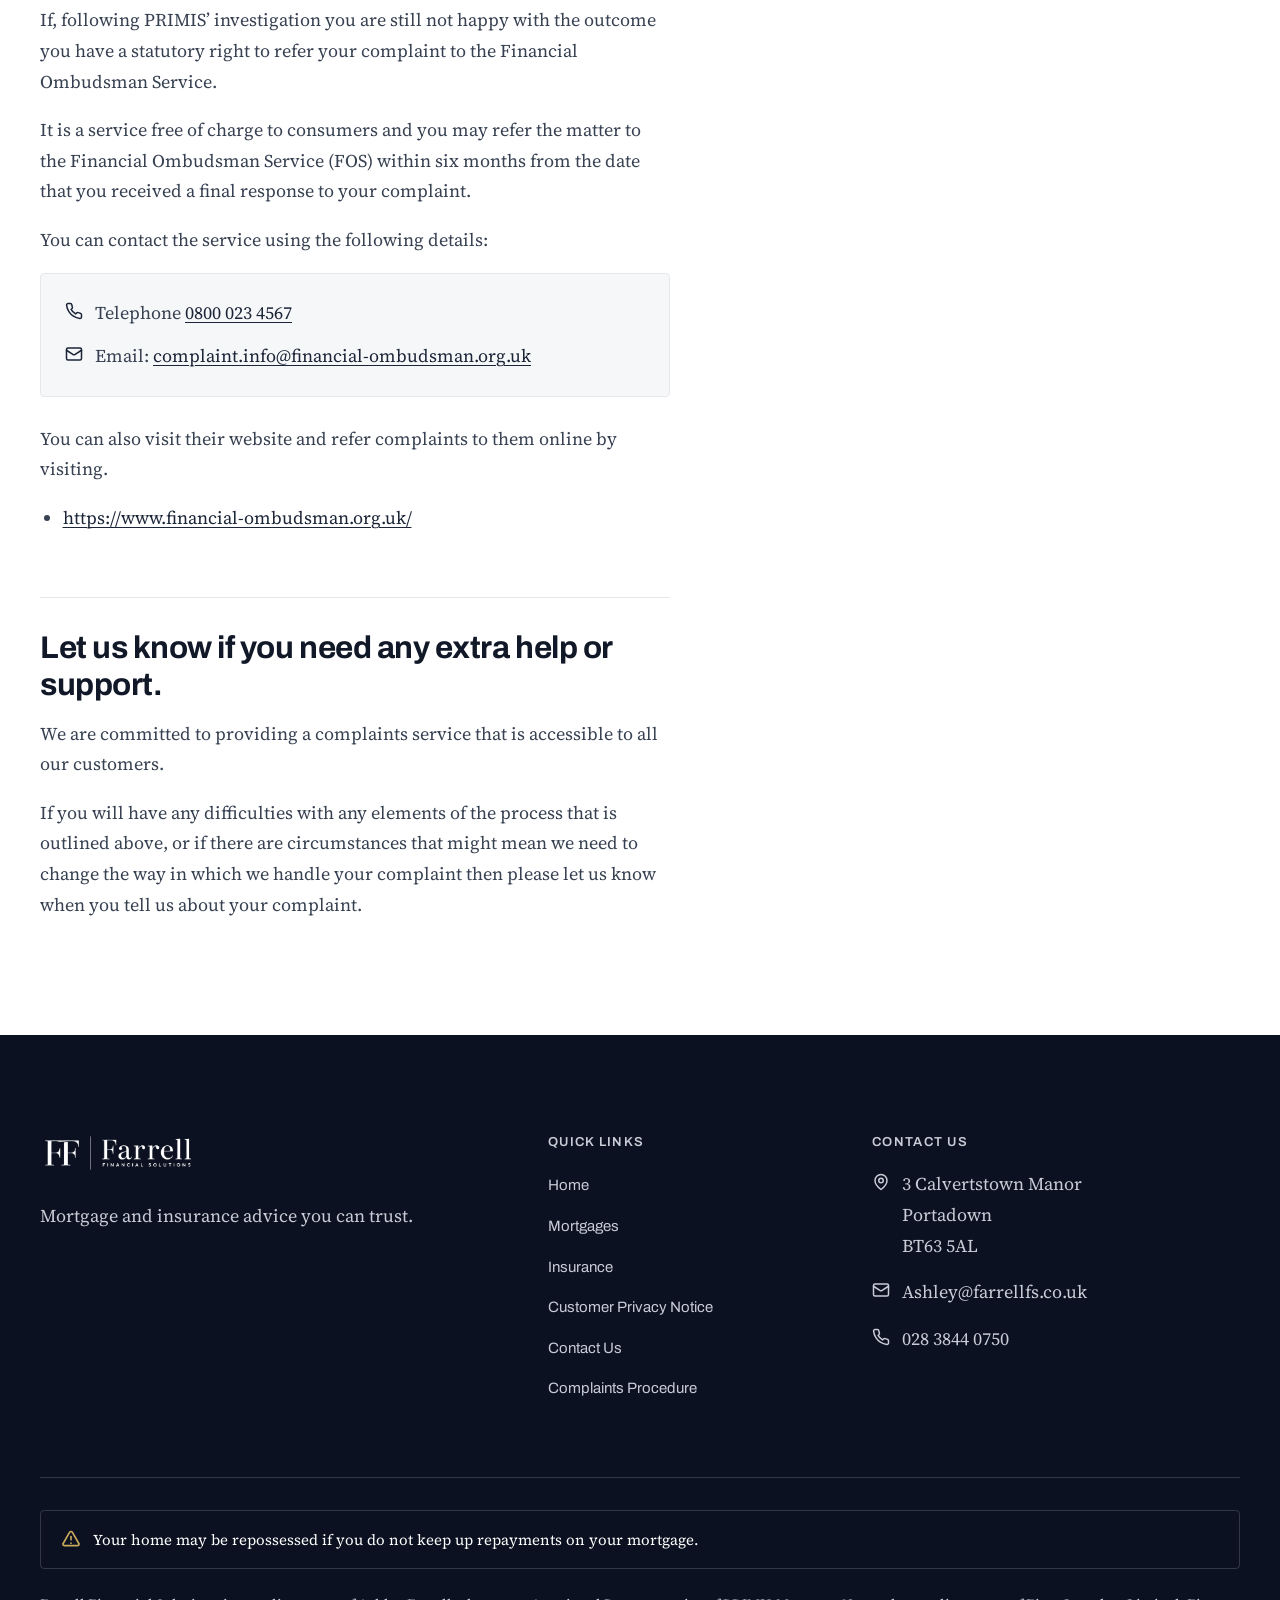
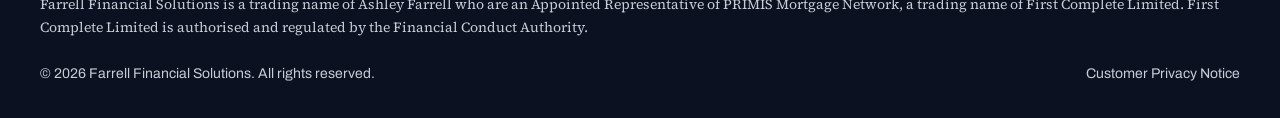
==== commit 345cf2f7: "De-AI pass: serif body, icon-free sweep buttons, varied rhythm Replace Inter with Source Serif 4 for" ====
--- a/complaints-procedure.html
+++ b/complaints-procedure.html
@@ -10,7 +10,7 @@
   <link rel="apple-touch-icon" href="assets/farrell_cropped_logo_assets/04_favicon_monogram/favicon-180x180.png">
   <link rel="preconnect" href="https://fonts.googleapis.com">
   <link rel="preconnect" href="https://fonts.gstatic.com" crossorigin>
-  <link href="https://fonts.googleapis.com/css2?family=Archivo:wght@600;700&family=Inter:wght@400;500;600&display=swap" rel="stylesheet">
+  <link href="https://fonts.googleapis.com/css2?family=Archivo:wght@500;600;700&family=Source+Serif+4:opsz,wght@8..60,400;8..60,600&display=swap" rel="stylesheet">
   <link rel="stylesheet" href="css/styles.css">
 </head>
 <body>
@@ -32,10 +32,7 @@
       </nav>
 
       <div class="header-cta">
-        <a class="btn btn-dark" href="tel:02838440750">
-          <svg width="17" height="17" viewBox="0 0 24 24" fill="none" stroke="currentColor" stroke-width="2" stroke-linecap="round" stroke-linejoin="round" aria-hidden="true"><path d="M22 16.92v3a2 2 0 0 1-2.18 2 19.79 19.79 0 0 1-8.63-3.07 19.5 19.5 0 0 1-6-6 19.79 19.79 0 0 1-3.07-8.67A2 2 0 0 1 4.11 2h3a2 2 0 0 1 2 1.72c.127.96.361 1.903.7 2.81a2 2 0 0 1-.45 2.11L8.09 9.91a16 16 0 0 0 6 6l1.27-1.27a2 2 0 0 1 2.11-.45c.907.339 1.85.573 2.81.7A2 2 0 0 1 22 16.92z"/></svg>
-          Call Us
-        </a>
+        <a class="btn btn-dark" href="tel:02838440750">Call Us</a>
       </div>
 
       <button class="nav-toggle" aria-expanded="false" aria-controls="main-nav" aria-label="Open menu">
--- a/css/styles.css
+++ b/css/styles.css
@@ -36,7 +36,7 @@
 
   /* Type */
   --font-display: "Archivo", "Segoe UI", -apple-system, sans-serif;
-  --font-body: "Inter", "Segoe UI", -apple-system, sans-serif;
+  --font-body: "Source Serif 4", Georgia, "Times New Roman", serif;
 
   /* Spacing scale (4px base) */
   --sp-1: 4px;  --sp-2: 8px;   --sp-3: 12px;  --sp-4: 16px;
@@ -65,8 +65,8 @@
 body {
   margin: 0;
   font-family: var(--font-body);
-  font-size: 1.0625rem;
-  line-height: 1.6;
+  font-size: 1.125rem;
+  line-height: 1.7;
   color: var(--text-700);
   background: var(--bg);
   -webkit-font-smoothing: antialiased;
@@ -133,6 +133,7 @@
   z-index: 200;
   background: var(--ink-900);
   color: #fff;
+  font-family: var(--font-display);
   padding: var(--sp-3) var(--sp-4);
   text-decoration: none;
 }
@@ -156,10 +157,14 @@
 .col-6 { grid-column: auto / span 6; }
 .col-7 { grid-column: auto / span 7; }
 .col-8 { grid-column: auto / span 8; }
+.start-1 { grid-column-start: 1; }
+.start-7 { grid-column-start: 7; }
 .start-8 { grid-column-start: 8; }
 .start-9 { grid-column-start: 9; }
+.row-1 { grid-row: 1; }
 
 .section { padding: var(--section-y) 0; }
+.section-tight { padding: var(--sp-16) 0; }
 .section-white { background: var(--bg); }
 .section-tint { background: var(--bg-tint); }
 
@@ -179,15 +184,15 @@
 .lead,
 .hero-lede,
 .page-lede {
-  font-size: clamp(1.125rem, 0.4vw + 1rem, 1.25rem);
-  line-height: 1.6;
+  font-size: clamp(1.1875rem, 0.4vw + 1.0625rem, 1.3125rem);
+  line-height: 1.65;
   color: var(--text-700);
   max-width: 62ch;
 }
 
 .eyebrow {
   display: block;
-  font-family: var(--font-body);
+  font-family: var(--font-display);
   font-size: 0.8125rem;
   font-weight: 600;
   text-transform: uppercase;
@@ -234,6 +239,7 @@
   margin-left: auto;
 }
 .main-nav a {
+  font-family: var(--font-display);
   font-size: 0.9375rem;
   font-weight: 500;
   color: var(--text-700);
@@ -264,45 +270,56 @@
 .nav-toggle[aria-expanded="true"] .icon-close { display: block; }
 
 /* ------------------------------ Buttons ------------------------------ */
+/* Swiss sweep: square corners, uppercase Archivo, ink fill slides in from the left */
 .btn {
+  position: relative;
+  z-index: 0;
+  overflow: hidden;
   display: inline-flex;
   align-items: center;
   justify-content: center;
-  gap: var(--sp-2);
-  font-family: var(--font-body);
-  font-size: 0.9375rem;
+  font-family: var(--font-display);
+  font-size: 0.8125rem;
   font-weight: 600;
+  text-transform: uppercase;
+  letter-spacing: 0.06em;
   line-height: 1;
-  padding: 12px 20px;
+  padding: 14px 24px;
   border: 1px solid transparent;
-  border-radius: var(--radius);
+  border-radius: 0;
   text-decoration: none;
   cursor: pointer;
-  transition: background-color 200ms ease, border-color 200ms ease, color 200ms ease;
-}
-
-.btn-lg { padding: 15px 24px; font-size: 1rem; }
+  transition: color 250ms ease, border-color 250ms ease;
+}
+.btn::before {
+  content: "";
+  position: absolute;
+  inset: 0;
+  z-index: -1;
+  transform: translateX(-101%);
+  transition: transform 250ms ease;
+}
+.btn:hover::before { transform: translateX(0); }
+
+.btn-lg { padding: 17px 32px; font-size: 0.875rem; }
 
 .btn-primary,
 .btn-dark {
   background: var(--ink-700);
   color: #fff;
 }
+.btn-primary::before,
+.btn-dark::before { background: var(--ink-950); }
 .btn-primary:hover,
-.btn-dark:hover {
-  background: var(--ink-900);
-  color: #fff;
-}
+.btn-dark:hover { color: #fff; }
 
 .btn-outline {
   background: transparent;
   border-color: var(--ink-700);
   color: var(--ink-700);
 }
-.btn-outline:hover {
-  background: var(--ink-50);
-  color: var(--ink-900);
-}
+.btn-outline::before { background: var(--ink-700); }
+.btn-outline:hover { color: #fff; }
 
 /* On-dark secondary (used inside the ink CTA band) */
 .btn-ghost-light {
@@ -310,9 +327,10 @@
   border-color: rgba(255, 255, 255, 0.4);
   color: #fff;
 }
+.btn-ghost-light::before { background: #fff; }
 .btn-ghost-light:hover {
   border-color: #fff;
-  color: #fff;
+  color: var(--ink-900);
 }
 
 /* ------------------------------ Photography ------------------------------ */
@@ -348,6 +366,9 @@
 }
 .hero .grid-12 { align-items: center; }
 
+/* photo breaks the hero's bottom rule and drops into the next section */
+.hero .photo-frame { margin-bottom: -80px; }
+
 .hero h1 { margin-bottom: var(--sp-6); }
 
 .accent-underline { color: var(--ink-600); }
@@ -366,6 +387,7 @@
   list-style: none;
   margin: var(--sp-8) 0 0;
   padding: 0;
+  font-family: var(--font-display);
   font-size: 0.8125rem;
   font-weight: 500;
   text-transform: uppercase;
@@ -460,7 +482,9 @@
   border: 1px solid var(--border);
   border-radius: var(--radius-sm);
   padding: var(--sp-2) 14px;
-  font-size: 0.9375rem;
+  font-family: var(--font-display);
+  font-size: 0.875rem;
+  font-weight: 500;
   color: var(--text-900);
   transition: border-color 200ms ease;
 }
@@ -484,7 +508,7 @@
   padding: 20px var(--sp-6);
 }
 .notice svg { flex-shrink: 0; margin-top: 2px; color: var(--ink-700); }
-.notice p { margin: 0 0 0.5em; font-size: 0.9375rem; line-height: 1.6; }
+.notice p { margin: 0 0 0.5em; font-size: 1rem; line-height: 1.6; }
 .notice p:last-child { margin-bottom: 0; }
 
 .notice-info { border-left-color: var(--ink-600); }
@@ -509,14 +533,20 @@
 .reg-strip svg { flex-shrink: 0; margin-top: 2px; color: var(--ink-700); }
 .reg-strip p {
   margin: 0;
+  font-family: var(--font-display);
   font-size: 0.875rem;
   color: var(--text-600);
 }
 
-/* ------------------------------ CTA band ------------------------------ */
+/* ------------------------------ CTA band (full-bleed) ------------------------------ */
 .cta-band {
   background: var(--ink-900);
-  padding: var(--sp-16) var(--sp-12);
+  padding: var(--sp-24) 0;
+}
+.cta-photo {
+  background:
+    linear-gradient(rgba(11, 17, 32, 0.92), rgba(11, 17, 32, 0.92)),
+    url("../assets/StockPhotos/house_2.jpg") center / cover no-repeat;
 }
 .cta-band h2 {
   color: #fff;
@@ -568,7 +598,7 @@
 .contact-card:hover { border-color: var(--border-strong); }
 .contact-card .card-icon { margin-bottom: var(--sp-4); }
 .contact-card h3 {
-  font-family: var(--font-body);
+  font-family: var(--font-display);
   font-size: 0.8125rem;
   font-weight: 600;
   text-transform: uppercase;
@@ -641,7 +671,7 @@
 .site-footer .footer-grid > div > p { margin-top: var(--sp-4); }
 
 .site-footer h4 {
-  font-family: var(--font-body);
+  font-family: var(--font-display);
   font-size: 0.8125rem;
   font-weight: 600;
   text-transform: uppercase;
@@ -663,6 +693,7 @@
   text-decoration: none;
   transition: color 200ms ease;
 }
+.footer-links a { font-family: var(--font-display); font-size: 0.9375rem; }
 .footer-links a:hover,
 .footer-contact a:hover {
   color: #fff;
@@ -707,6 +738,7 @@
   flex-wrap: wrap;
   justify-content: space-between;
   gap: var(--sp-3);
+  font-family: var(--font-display);
   font-size: 0.875rem;
 }
 .footer-bottom p { margin: 0; }
@@ -768,7 +800,8 @@
 @media (max-width: 899px) {
   .grid-12 { grid-template-columns: 1fr; }
   .col-4, .col-5, .col-6, .col-7, .col-8 { grid-column: auto; }
-  .start-8, .start-9 { grid-column-start: auto; }
+  .start-1, .start-7, .start-8, .start-9 { grid-column-start: auto; }
+  .row-1 { grid-row: auto; }
 
   .split { grid-template-columns: 1fr; }
   .footer-grid { grid-template-columns: 1fr; }
@@ -776,12 +809,14 @@
 
   .photo-frame { max-width: 560px; }
   .photo-frame-sm { max-width: 384px; }
+
+  .hero .photo-frame { margin-bottom: 0; }
 }
 
 @media (max-width: 640px) {
   .card-grid, .card-grid-2 { grid-template-columns: 1fr; }
 
-  .cta-band { padding: var(--sp-12) var(--sp-6); }
+  .cta-band { padding: var(--sp-16) 0; }
 
   .hero-chips li + li {
     margin-left: var(--sp-3);
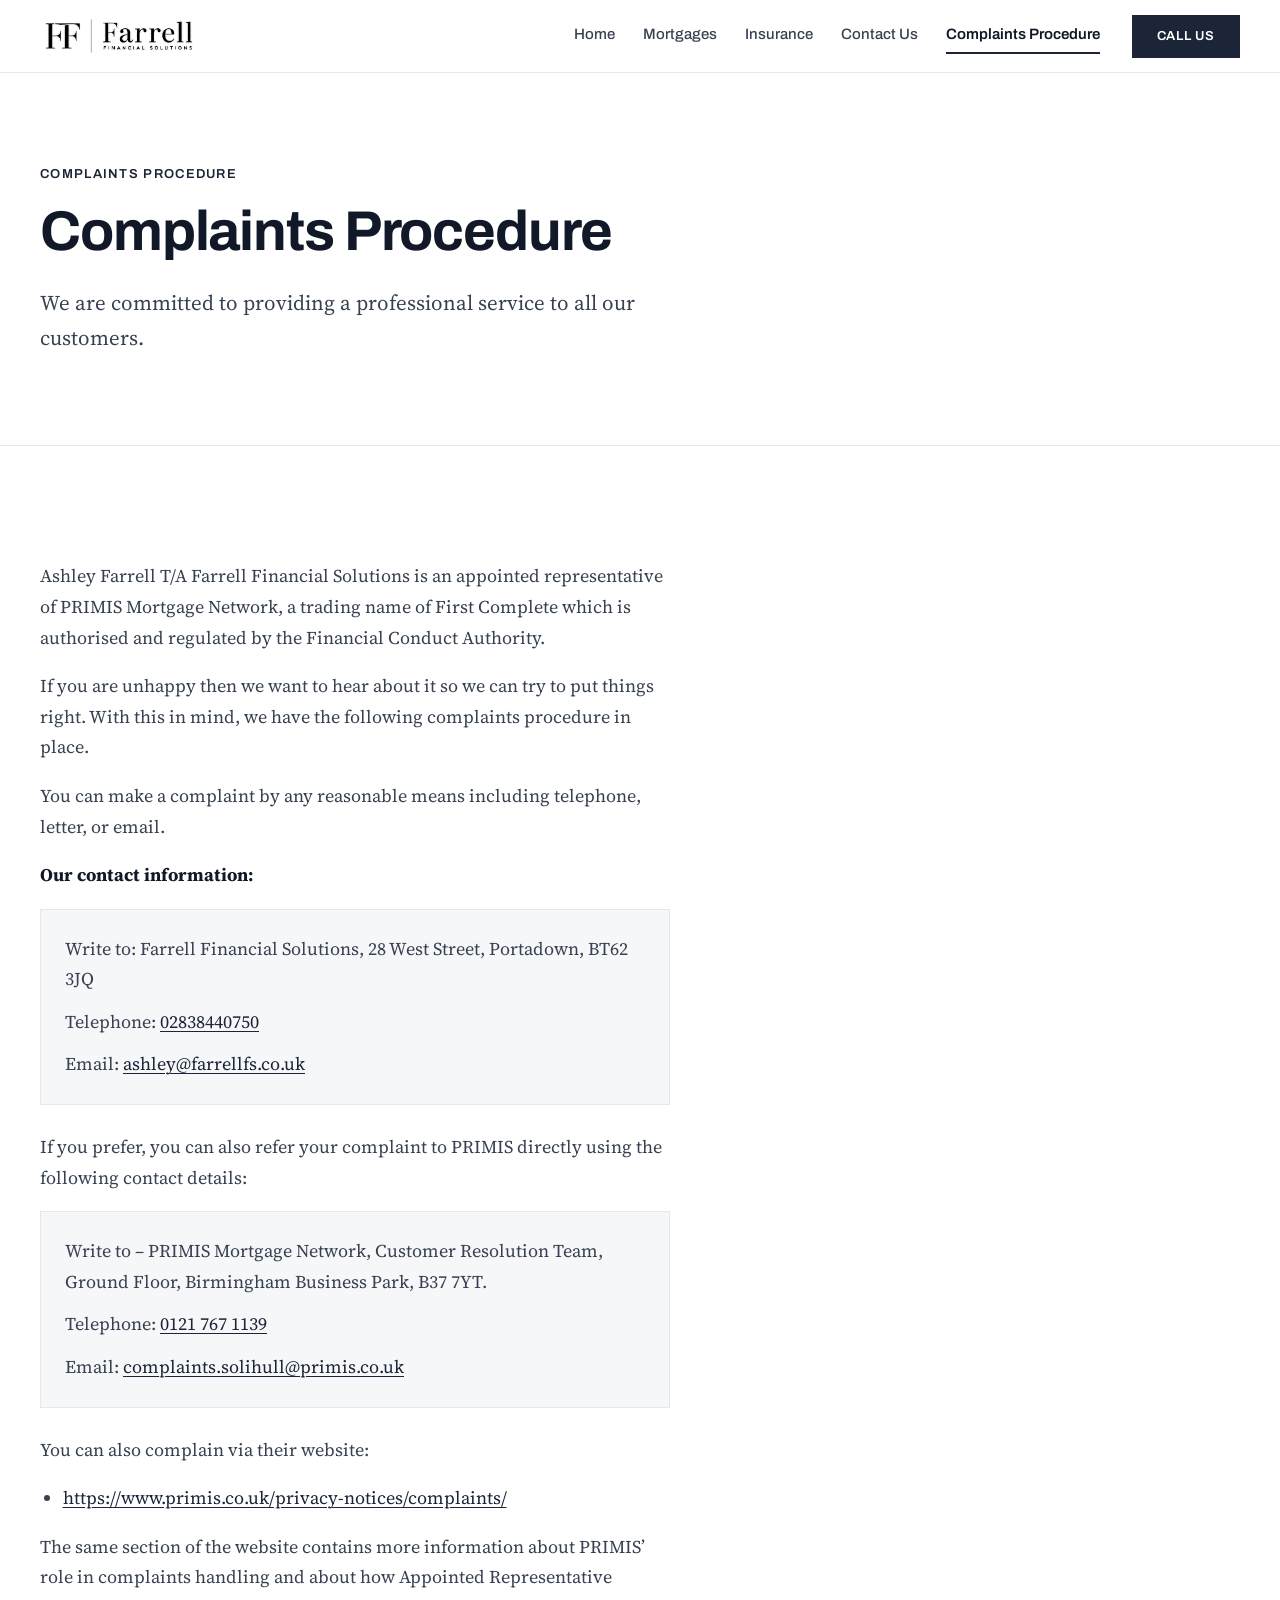
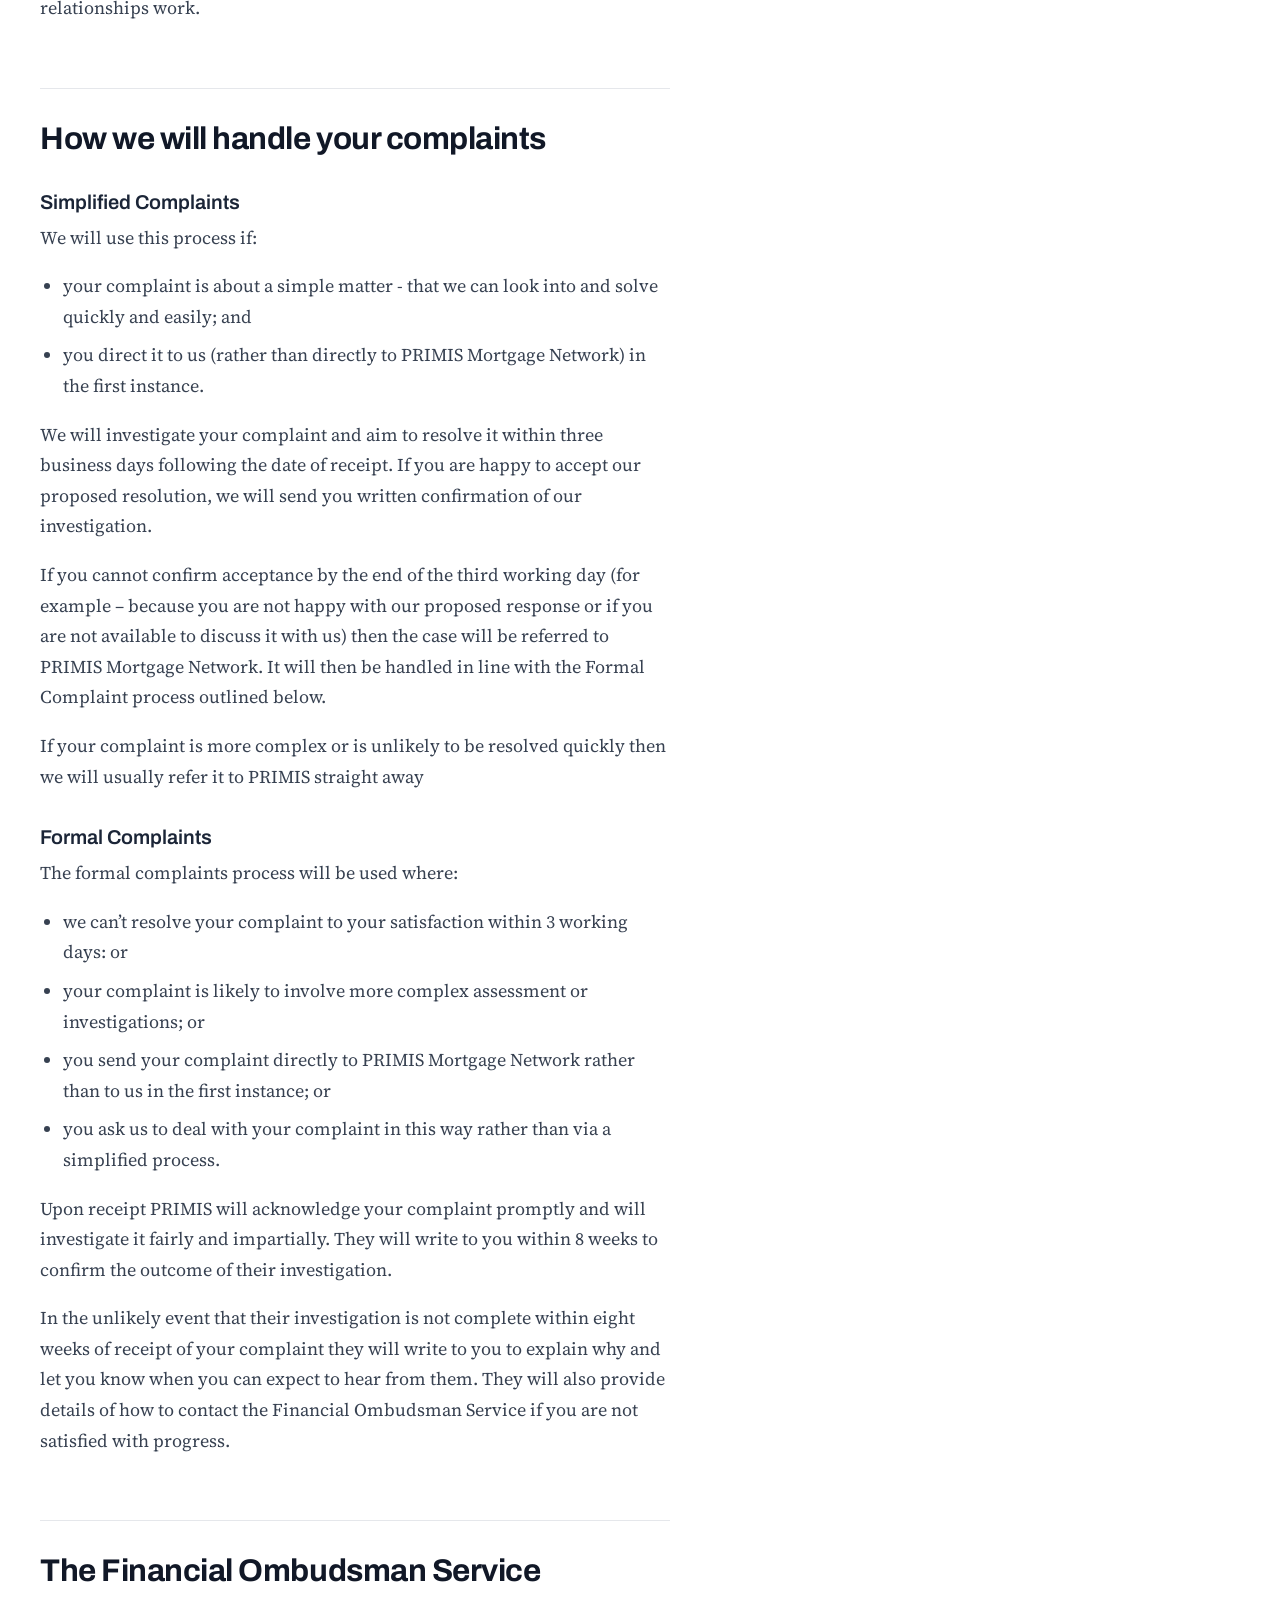
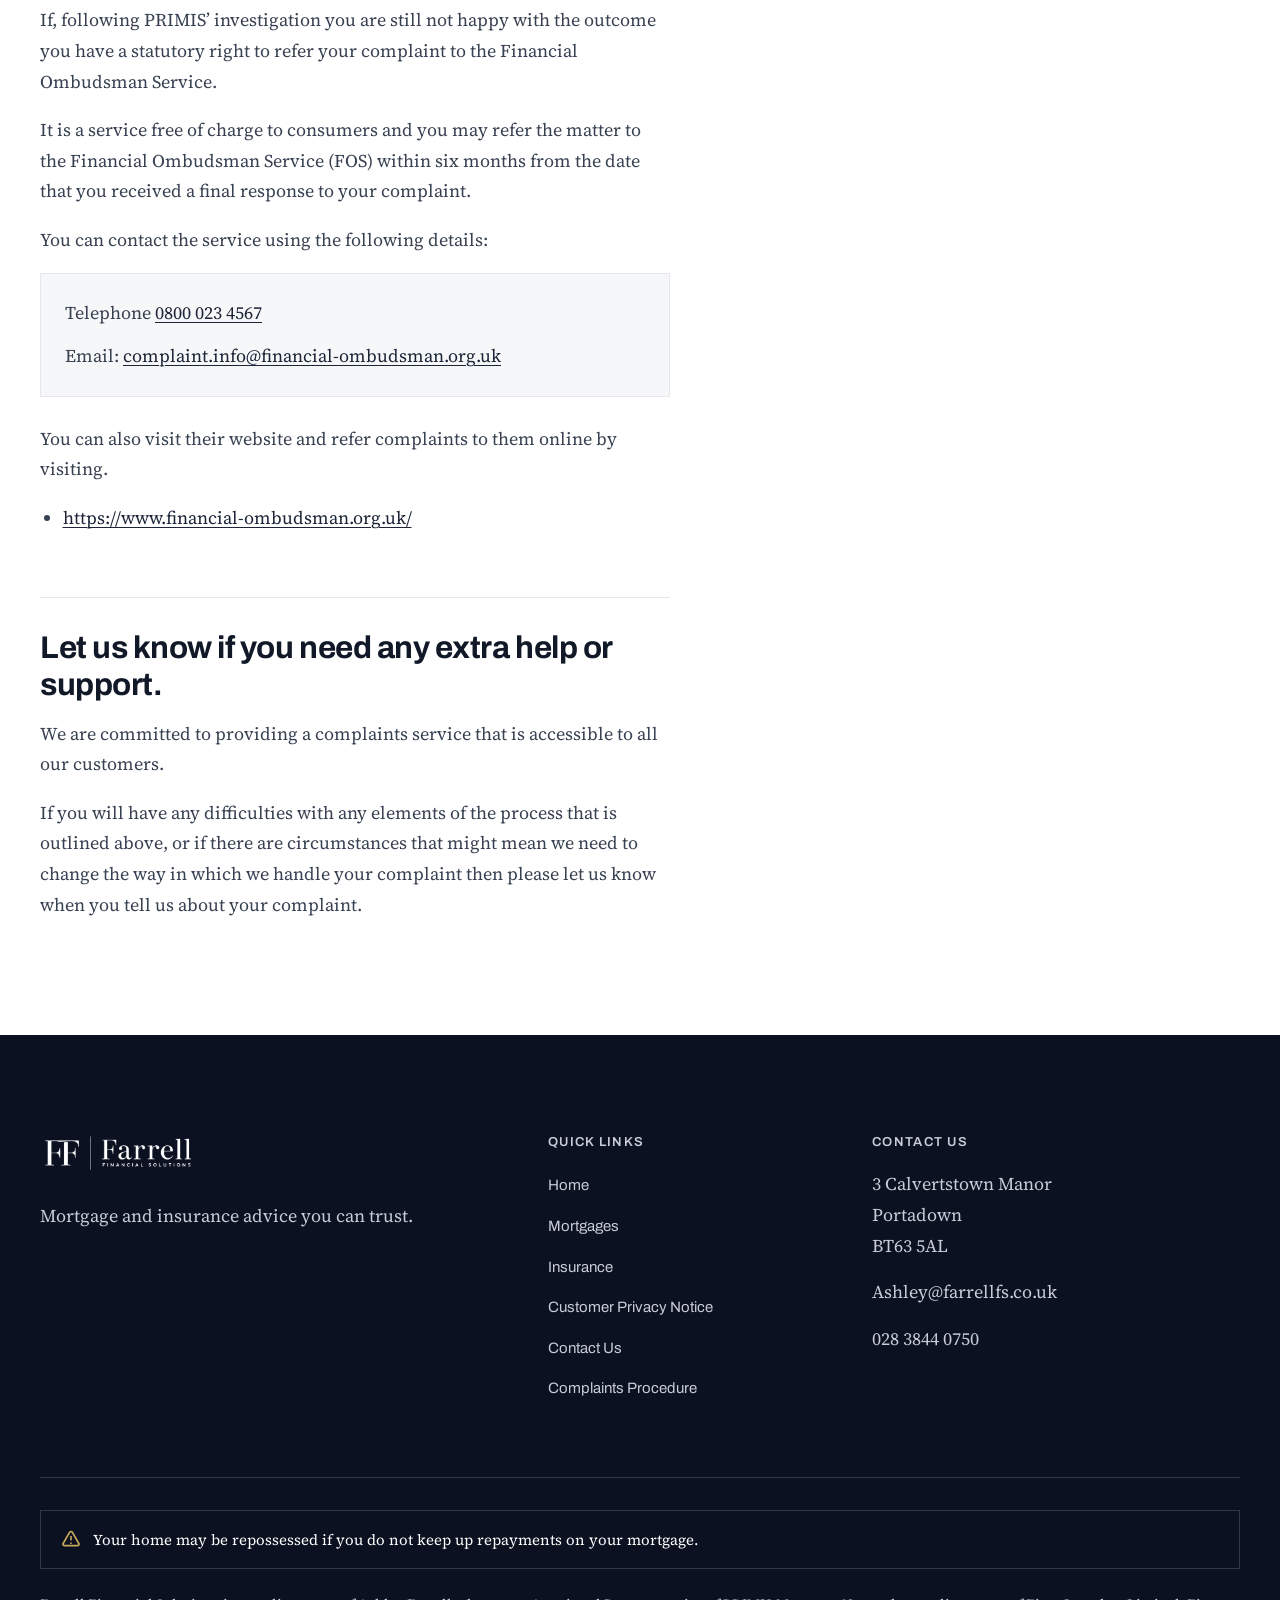
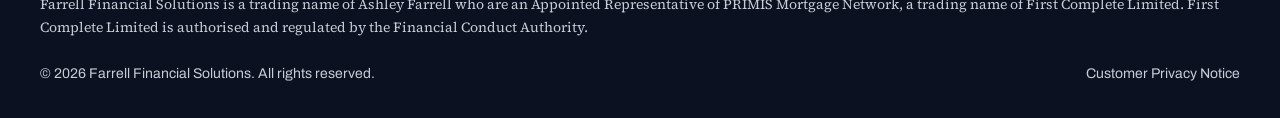
==== commit 80c494f0: "Professional polish pass: photography, editorial detailing, chrome QA - Replace all low-res stock ph" ====
--- a/complaints-procedure.html
+++ b/complaints-procedure.html
@@ -5,12 +5,16 @@
   <meta name="viewport" content="width=device-width, initial-scale=1.0">
   <title>Complaints Procedure</title>
   <meta name="description" content="Farrell Financial Solutions complaints procedure. We are committed to providing a professional service to all our customers.">
+  <meta property="og:type" content="website">
+  <meta property="og:locale" content="en_GB">
+  <meta property="og:title" content="Complaints Procedure">
+  <meta property="og:description" content="Farrell Financial Solutions complaints procedure. We are committed to providing a professional service to all our customers.">
   <link rel="icon" type="image/png" sizes="32x32" href="assets/farrell_cropped_logo_assets/04_favicon_monogram/favicon-32x32.png">
   <link rel="icon" type="image/png" sizes="192x192" href="assets/farrell_cropped_logo_assets/04_favicon_monogram/favicon-192x192.png">
   <link rel="apple-touch-icon" href="assets/farrell_cropped_logo_assets/04_favicon_monogram/favicon-180x180.png">
   <link rel="preconnect" href="https://fonts.googleapis.com">
   <link rel="preconnect" href="https://fonts.gstatic.com" crossorigin>
-  <link href="https://fonts.googleapis.com/css2?family=Archivo:wght@500;600;700&family=Source+Serif+4:opsz,wght@8..60,400;8..60,600&display=swap" rel="stylesheet">
+  <link href="https://fonts.googleapis.com/css2?family=Archivo:wght@500;600;700&family=Source+Serif+4:ital,opsz,wght@0,8..60,400;0,8..60,600;1,8..60,600&display=swap" rel="stylesheet">
   <link rel="stylesheet" href="css/styles.css">
 </head>
 <body>
@@ -56,7 +60,7 @@
     <!-- ============================ Document ============================ -->
     <section class="section">
       <div class="container">
-        <article class="doc reveal">
+        <article class="doc">
           <p>Ashley Farrell T/A Farrell Financial Solutions is an appointed representative of PRIMIS Mortgage Network, a trading name of First Complete which is authorised and regulated by the Financial Conduct Authority.</p>
           <p>If you are unhappy then we want to hear about it so we can try to put things right. With this in mind, we have the following complaints procedure in place.</p>
           <p>You can make a complaint by any reasonable means including telephone, letter, or email.</p>
@@ -65,15 +69,12 @@
           <div class="doc-contact">
             <ul>
               <li>
-                <svg width="18" height="18" viewBox="0 0 24 24" fill="none" stroke="currentColor" stroke-width="2" stroke-linecap="round" stroke-linejoin="round" aria-hidden="true"><path d="M20 10c0 6-8 12-8 12s-8-6-8-12a8 8 0 0 1 16 0Z"/><circle cx="12" cy="10" r="3"/></svg>
                 <span>Write to: Farrell Financial Solutions, 28 West Street, Portadown, BT62 3JQ</span>
               </li>
               <li>
-                <svg width="18" height="18" viewBox="0 0 24 24" fill="none" stroke="currentColor" stroke-width="2" stroke-linecap="round" stroke-linejoin="round" aria-hidden="true"><path d="M22 16.92v3a2 2 0 0 1-2.18 2 19.79 19.79 0 0 1-8.63-3.07 19.5 19.5 0 0 1-6-6 19.79 19.79 0 0 1-3.07-8.67A2 2 0 0 1 4.11 2h3a2 2 0 0 1 2 1.72c.127.96.361 1.903.7 2.81a2 2 0 0 1-.45 2.11L8.09 9.91a16 16 0 0 0 6 6l1.27-1.27a2 2 0 0 1 2.11-.45c.907.339 1.85.573 2.81.7A2 2 0 0 1 22 16.92z"/></svg>
                 <span>Telephone: <a href="tel:02838440750">02838440750</a></span>
               </li>
               <li>
-                <svg width="18" height="18" viewBox="0 0 24 24" fill="none" stroke="currentColor" stroke-width="2" stroke-linecap="round" stroke-linejoin="round" aria-hidden="true"><rect x="2" y="4" width="20" height="16" rx="2"/><path d="m22 7-8.97 5.7a1.94 1.94 0 0 1-2.06 0L2 7"/></svg>
                 <span>Email: <a href="mailto:ashley@farrellfs.co.uk">ashley@farrellfs.co.uk</a></span>
               </li>
             </ul>
@@ -83,15 +84,12 @@
           <div class="doc-contact">
             <ul>
               <li>
-                <svg width="18" height="18" viewBox="0 0 24 24" fill="none" stroke="currentColor" stroke-width="2" stroke-linecap="round" stroke-linejoin="round" aria-hidden="true"><path d="M20 10c0 6-8 12-8 12s-8-6-8-12a8 8 0 0 1 16 0Z"/><circle cx="12" cy="10" r="3"/></svg>
                 <span>Write to &ndash; PRIMIS Mortgage Network, Customer Resolution Team, Ground Floor, Birmingham Business Park, B37 7YT.</span>
               </li>
               <li>
-                <svg width="18" height="18" viewBox="0 0 24 24" fill="none" stroke="currentColor" stroke-width="2" stroke-linecap="round" stroke-linejoin="round" aria-hidden="true"><path d="M22 16.92v3a2 2 0 0 1-2.18 2 19.79 19.79 0 0 1-8.63-3.07 19.5 19.5 0 0 1-6-6 19.79 19.79 0 0 1-3.07-8.67A2 2 0 0 1 4.11 2h3a2 2 0 0 1 2 1.72c.127.96.361 1.903.7 2.81a2 2 0 0 1-.45 2.11L8.09 9.91a16 16 0 0 0 6 6l1.27-1.27a2 2 0 0 1 2.11-.45c.907.339 1.85.573 2.81.7A2 2 0 0 1 22 16.92z"/></svg>
                 <span>Telephone: <a href="tel:01217671139">0121 767 1139</a></span>
               </li>
               <li>
-                <svg width="18" height="18" viewBox="0 0 24 24" fill="none" stroke="currentColor" stroke-width="2" stroke-linecap="round" stroke-linejoin="round" aria-hidden="true"><rect x="2" y="4" width="20" height="16" rx="2"/><path d="m22 7-8.97 5.7a1.94 1.94 0 0 1-2.06 0L2 7"/></svg>
                 <span>Email: <a href="mailto:complaints.solihull@primis.co.uk">complaints.solihull@primis.co.uk</a></span>
               </li>
             </ul>
@@ -133,11 +131,9 @@
           <div class="doc-contact">
             <ul>
               <li>
-                <svg width="18" height="18" viewBox="0 0 24 24" fill="none" stroke="currentColor" stroke-width="2" stroke-linecap="round" stroke-linejoin="round" aria-hidden="true"><path d="M22 16.92v3a2 2 0 0 1-2.18 2 19.79 19.79 0 0 1-8.63-3.07 19.5 19.5 0 0 1-6-6 19.79 19.79 0 0 1-3.07-8.67A2 2 0 0 1 4.11 2h3a2 2 0 0 1 2 1.72c.127.96.361 1.903.7 2.81a2 2 0 0 1-.45 2.11L8.09 9.91a16 16 0 0 0 6 6l1.27-1.27a2 2 0 0 1 2.11-.45c.907.339 1.85.573 2.81.7A2 2 0 0 1 22 16.92z"/></svg>
                 <span>Telephone <a href="tel:08000234567">0800 023 4567</a></span>
               </li>
               <li>
-                <svg width="18" height="18" viewBox="0 0 24 24" fill="none" stroke="currentColor" stroke-width="2" stroke-linecap="round" stroke-linejoin="round" aria-hidden="true"><rect x="2" y="4" width="20" height="16" rx="2"/><path d="m22 7-8.97 5.7a1.94 1.94 0 0 1-2.06 0L2 7"/></svg>
                 <span>Email: <a href="mailto:complaint.info@financial-ombudsman.org.uk">complaint.info@financial-ombudsman.org.uk</a></span>
               </li>
             </ul>
@@ -183,15 +179,12 @@
           <h4>Contact Us</h4>
           <ul class="footer-contact">
             <li>
-              <svg width="18" height="18" viewBox="0 0 24 24" fill="none" stroke="currentColor" stroke-width="2" stroke-linecap="round" stroke-linejoin="round" aria-hidden="true"><path d="M20 10c0 6-8 12-8 12s-8-6-8-12a8 8 0 0 1 16 0Z"/><circle cx="12" cy="10" r="3"/></svg>
               <a href="https://www.google.com/maps/search/?api=1&amp;query=3+Calvertstown+Manor%2C+Portadown+BT63+5AL" target="_blank" rel="noopener">3 Calvertstown Manor<br>Portadown<br>BT63 5AL</a>
             </li>
             <li>
-              <svg width="18" height="18" viewBox="0 0 24 24" fill="none" stroke="currentColor" stroke-width="2" stroke-linecap="round" stroke-linejoin="round" aria-hidden="true"><rect x="2" y="4" width="20" height="16" rx="2"/><path d="m22 7-8.97 5.7a1.94 1.94 0 0 1-2.06 0L2 7"/></svg>
               <a href="mailto:Ashley@farrellfs.co.uk">Ashley@farrellfs.co.uk</a>
             </li>
             <li>
-              <svg width="18" height="18" viewBox="0 0 24 24" fill="none" stroke="currentColor" stroke-width="2" stroke-linecap="round" stroke-linejoin="round" aria-hidden="true"><path d="M22 16.92v3a2 2 0 0 1-2.18 2 19.79 19.79 0 0 1-8.63-3.07 19.5 19.5 0 0 1-6-6 19.79 19.79 0 0 1-3.07-8.67A2 2 0 0 1 4.11 2h3a2 2 0 0 1 2 1.72c.127.96.361 1.903.7 2.81a2 2 0 0 1-.45 2.11L8.09 9.91a16 16 0 0 0 6 6l1.27-1.27a2 2 0 0 1 2.11-.45c.907.339 1.85.573 2.81.7A2 2 0 0 1 22 16.92z"/></svg>
               <a href="tel:02838440750">028 3844 0750</a>
             </li>
           </ul>
--- a/css/styles.css
+++ b/css/styles.css
@@ -1,7 +1,7 @@
 /* ============================================================
    Farrell Financial Solutions
    Enterprise minimalism: Swiss/International Style, corporate
-   editorial. Ink on white, Archivo/Inter, hairline borders.
+   editorial. Ink on white, Archivo/Source Serif 4, hairline borders.
    ============================================================ */
 
 /* ------------------------------ Tokens ------------------------------ */
@@ -40,13 +40,13 @@
 
   /* Spacing scale (4px base) */
   --sp-1: 4px;  --sp-2: 8px;   --sp-3: 12px;  --sp-4: 16px;
-  --sp-6: 24px; --sp-8: 32px;  --sp-12: 48px; --sp-16: 64px;
+  --sp-5: 20px; --sp-6: 24px;  --sp-8: 32px;  --sp-12: 48px; --sp-16: 64px;
   --sp-24: 96px; --sp-32: 128px;
   --section-y: clamp(4.5rem, 9vw, 7.5rem);
 
   /* Shape (sharp) */
-  --radius: 4px;
-  --radius-sm: 2px;
+  --radius: 0;
+  --radius-sm: 0;
 
   /* Layout */
   --container: 1200px;
@@ -174,7 +174,7 @@
 
 .split {
   display: grid;
-  grid-template-columns: 1fr 1fr;
+  grid-template-columns: 7fr 5fr;
   gap: var(--sp-12);
   align-items: start;
 }
@@ -318,8 +318,8 @@
   border-color: var(--ink-700);
   color: var(--ink-700);
 }
-.btn-outline::before { background: var(--ink-700); }
-.btn-outline:hover { color: #fff; }
+.btn-outline::before { background: var(--ink-50); }
+.btn-outline:hover { color: var(--ink-900); }
 
 /* On-dark secondary (used inside the ink CTA band) */
 .btn-ghost-light {
@@ -327,10 +327,10 @@
   border-color: rgba(255, 255, 255, 0.4);
   color: #fff;
 }
-.btn-ghost-light::before { background: #fff; }
+.btn-ghost-light::before { background: rgba(255, 255, 255, 0.14); }
 .btn-ghost-light:hover {
   border-color: #fff;
-  color: var(--ink-900);
+  color: #fff;
 }
 
 /* ------------------------------ Photography ------------------------------ */
@@ -344,13 +344,13 @@
   width: 100%;
   height: 100%;
   object-fit: cover;
-  filter: saturate(0.85);
+  filter: saturate(0.62) contrast(1.03);
 }
 .photo-frame::after {
   content: "";
   position: absolute;
   inset: 0;
-  background: rgba(11, 17, 32, 0.08);
+  background: rgba(11, 17, 32, 0.12);
   pointer-events: none;
 }
 .ratio-4x3 { aspect-ratio: 4 / 3; }
@@ -366,12 +366,25 @@
 }
 .hero .grid-12 { align-items: center; }
 
-/* photo breaks the hero's bottom rule and drops into the next section */
-.hero .photo-frame { margin-bottom: -80px; }
+/* photo locks to the row bottom, then breaks the hero's rule into the next section;
+   2:1 crop keeps the terrace facade and drops the parked cars out of frame */
+.hero .photo-frame {
+  align-self: end;
+  aspect-ratio: 2 / 1;
+  margin-bottom: -160px;
+}
+.hero .photo-frame img { object-position: 50% 20%; }
 
 .hero h1 { margin-bottom: var(--sp-6); }
 
-.accent-underline { color: var(--ink-600); }
+/* Serif italic accent inside the display headline (roman/italic contrast) */
+.accent-underline {
+  font-family: var(--font-body);
+  font-style: italic;
+  font-weight: 600;
+  letter-spacing: -0.01em;
+  color: var(--ink-600);
+}
 
 .hero-actions {
   display: flex;
@@ -416,79 +429,75 @@
 .page-hero h1:last-child { margin-bottom: 0; }
 .page-lede { margin-bottom: 0; }
 
-/* ------------------------------ Cards ------------------------------ */
-.card-grid {
-  display: grid;
-  grid-template-columns: repeat(4, 1fr);
-  gap: var(--grid-gap);
-}
-.card-grid-2 { grid-template-columns: repeat(2, 1fr); }
-
-.card {
-  background: var(--bg);
-  border: 1px solid var(--border);
-  border-radius: var(--radius);
-  padding: var(--sp-6);
-  transition: border-color 200ms ease;
-}
-.card:hover { border-color: var(--border-strong); }
-
-.card-icon {
-  color: var(--ink-700);
-  margin-bottom: var(--sp-4);
-}
-.card h3 { margin-bottom: 0; }
-
-/* ------------------------------ Check list ------------------------------ */
-.check-list {
+/* Manifesto-scale intro on interior pages */
+.page-intro .lead {
+  font-size: clamp(1.375rem, 0.8vw + 1.125rem, 1.625rem);
+  line-height: 1.55;
+}
+
+/* ------------------------------ Index ledger ------------------------------ */
+.index-list {
   list-style: none;
   margin: 0;
   padding: 0;
-}
-.check-list li {
-  display: flex;
-  align-items: flex-start;
-  gap: var(--sp-3);
-  padding: var(--sp-3) 0;
+  border-top: 1px solid var(--border);
+  counter-reset: index;
+}
+.index-list li {
+  counter-increment: index;
+  display: grid;
+  grid-template-columns: 2.5rem 1fr;
+  gap: var(--sp-4);
+  align-items: baseline;
+  padding: var(--sp-4) 0;
   border-bottom: 1px solid var(--border);
-  color: var(--text-700);
-}
-.check-list li:last-child { border-bottom: none; }
-
-.check {
-  display: inline-flex;
-  align-items: center;
-  justify-content: center;
-  width: 20px;
-  height: 20px;
-  flex-shrink: 0;
-  margin-top: 3px;
-  background: var(--ink-700);
-  border-radius: var(--radius-sm);
-  color: #fff;
-}
-
-/* ------------------------------ Area tags ------------------------------ */
+}
+.index-list li::before {
+  content: counter(index, decimal-leading-zero);
+  font-family: var(--font-display);
+  font-size: 0.8125rem;
+  font-weight: 600;
+  letter-spacing: 0.06em;
+  font-variant-numeric: tabular-nums;
+  color: var(--text-500);
+}
+.index-list h3 {
+  margin: 0;
+  font-size: 1.25rem;
+}
+.index-list-cols {
+  display: grid;
+  grid-template-rows: repeat(4, auto);
+  grid-auto-flow: column;
+  column-gap: var(--sp-16);
+}
+
+/* ------------------------------ Area ledger ------------------------------ */
 .pill-grid {
-  display: flex;
-  flex-wrap: wrap;
-  gap: var(--sp-2);
+  display: grid;
+  grid-template-columns: repeat(3, 1fr);
+  column-gap: var(--sp-6);
   list-style: none;
   margin: 0;
   padding: 0;
+  border-top: 1px solid var(--border);
 }
 .pill-grid li {
-  background: var(--bg);
-  border: 1px solid var(--border);
-  border-radius: var(--radius-sm);
-  padding: var(--sp-2) 14px;
-  font-family: var(--font-display);
-  font-size: 0.875rem;
+  padding: var(--sp-3) 0;
+  border-bottom: 1px solid var(--border);
+  font-family: var(--font-display);
+  font-size: 0.9375rem;
   font-weight: 500;
-  color: var(--text-900);
-  transition: border-color 200ms ease;
-}
-.pill-grid li:hover { border-color: var(--border-strong); }
+  color: var(--text-700);
+}
+
+/* Dot-matrix area map: quiet texture, slate marks on the nine towns served */
+.area-map {
+  display: block;
+  width: 100%;
+  height: auto;
+  margin-top: var(--sp-8);
+}
 
 /* ------------------------------ Notices ------------------------------ */
 .notice-stack {
@@ -505,7 +514,7 @@
   border: 1px solid var(--border);
   border-left: 3px solid var(--ink-700);
   border-radius: var(--radius);
-  padding: 20px var(--sp-6);
+  padding: var(--sp-5) var(--sp-6);
 }
 .notice svg { flex-shrink: 0; margin-top: 2px; color: var(--ink-700); }
 .notice p { margin: 0 0 0.5em; font-size: 1rem; line-height: 1.6; }
@@ -523,14 +532,13 @@
   background: var(--bg-tint);
   border-top: 1px solid var(--border);
   border-bottom: 1px solid var(--border);
-  padding: 20px 0;
+  padding: var(--sp-5) 0;
 }
 .reg-strip .container {
   display: flex;
   align-items: flex-start;
   gap: var(--sp-3);
 }
-.reg-strip svg { flex-shrink: 0; margin-top: 2px; color: var(--ink-700); }
 .reg-strip p {
   margin: 0;
   font-family: var(--font-display);
@@ -545,26 +553,33 @@
 }
 .cta-photo {
   background:
-    linear-gradient(rgba(11, 17, 32, 0.92), rgba(11, 17, 32, 0.92)),
-    url("../assets/StockPhotos/house_2.jpg") center / cover no-repeat;
-}
+    linear-gradient(rgba(11, 17, 32, 0.88), rgba(11, 17, 32, 0.88)),
+    url("../assets/photos/terrace-rooftops-1600.jpg") center / cover no-repeat;
+}
+/* Dim lead-in line so the phone number carries the band */
 .cta-band h2 {
-  color: #fff;
+  color: var(--text-inverse-dim);
   max-width: 24em;
 }
 .cta-phone {
   display: inline-block;
   font-family: var(--font-display);
-  font-size: clamp(2.25rem, 5vw, 3.5rem);
+  font-size: clamp(2.5rem, 7vw, 5.5rem);
+  font-variant-numeric: tabular-nums;
   font-weight: 700;
   line-height: 1.05;
-  letter-spacing: -0.02em;
+  letter-spacing: -0.025em;
   color: #fff;
   text-decoration: none;
   margin: var(--sp-2) 0;
   transition: color 200ms ease;
 }
-.cta-phone:hover { color: var(--text-inverse-dim); }
+.cta-phone:hover {
+  color: #fff;
+  text-decoration: underline;
+  text-decoration-thickness: 3px;
+  text-underline-offset: 10px;
+}
 
 .cta-actions {
   display: flex;
@@ -572,32 +587,22 @@
   gap: var(--sp-3);
   margin-top: var(--sp-8);
 }
-.cta-band .btn-primary {
-  background: #fff;
-  color: var(--ink-900);
-}
-.cta-band .btn-primary:hover {
-  background: var(--ink-50);
-  color: var(--ink-900);
-}
-
-/* ------------------------------ Contact cards ------------------------------ */
+
+/* ------------------------------ Contact masthead ------------------------------ */
 .contact-grid {
   display: grid;
   grid-template-columns: repeat(3, 1fr);
-  gap: var(--grid-gap);
-}
-
-.contact-card {
-  background: var(--bg);
-  border: 1px solid var(--border);
-  border-radius: var(--radius);
-  padding: var(--sp-8) var(--sp-6);
-  transition: border-color 200ms ease;
-}
-.contact-card:hover { border-color: var(--border-strong); }
-.contact-card .card-icon { margin-bottom: var(--sp-4); }
-.contact-card h3 {
+  gap: 0;
+  border-top: 1px solid var(--border-strong);
+  border-bottom: 1px solid var(--border);
+}
+
+.contact-card { padding: var(--sp-8) var(--sp-6) var(--sp-8) 0; }
+.contact-card + .contact-card {
+  border-left: 1px solid var(--border);
+  padding-left: var(--sp-6);
+}
+.contact-card h2 {
   font-family: var(--font-display);
   font-size: 0.8125rem;
   font-weight: 600;
@@ -608,7 +613,7 @@
 }
 .contact-value {
   font-family: var(--font-display);
-  font-size: 1.25rem;
+  font-size: clamp(1.5rem, 1.4vw + 0.9rem, 2rem);
   font-weight: 600;
   line-height: 1.4;
   color: var(--ink-900);
@@ -652,7 +657,6 @@
   gap: var(--sp-3);
 }
 .doc-contact li + li { margin-top: var(--sp-3); }
-.doc-contact svg { flex-shrink: 0; margin-top: 4px; color: var(--ink-700); }
 
 /* ------------------------------ Footer ------------------------------ */
 .site-footer {
@@ -707,7 +711,6 @@
   gap: var(--sp-3);
   margin-bottom: var(--sp-4);
 }
-.footer-contact svg { flex-shrink: 0; margin-top: 4px; }
 
 .footer-legal {
   border-top: 1px solid var(--border-inverse);
@@ -721,7 +724,7 @@
   gap: var(--sp-3);
   border: 1px solid var(--border-inverse);
   border-radius: var(--radius);
-  padding: var(--sp-4) 20px;
+  padding: var(--sp-4) var(--sp-5);
   color: #fff;
 }
 .footer-warning svg { flex-shrink: 0; margin-top: 2px; color: var(--gold-300); }
@@ -752,14 +755,6 @@
   text-underline-offset: 3px;
 }
 
-/* ------------------------------ Scroll reveal ------------------------------ */
-.reveal {
-  opacity: 0;
-  transition: opacity 400ms ease;
-  transition-delay: var(--reveal-delay, 0s);
-}
-.reveal.is-visible { opacity: 1; }
-
 /* ------------------------------ Utilities ------------------------------ */
 .mt-2 { margin-top: var(--sp-4); }
 .mt-3 { margin-top: var(--sp-8); }
@@ -767,8 +762,9 @@
 
 /* ------------------------------ Responsive ------------------------------ */
 @media (max-width: 1023px) {
-  .nav-toggle { display: inline-flex; margin-left: auto; }
-  .header-cta { display: none; }
+  .nav-toggle { display: inline-flex; }
+  .header-cta { margin-left: auto; }
+  .header-cta .btn { padding: 11px 16px; }
 
   .main-nav {
     display: none;
@@ -793,8 +789,6 @@
     border-bottom: none;
     box-shadow: inset 3px 0 0 var(--ink-700);
   }
-
-  .card-grid { grid-template-columns: repeat(2, 1fr); }
 }
 
 @media (max-width: 899px) {
@@ -806,6 +800,12 @@
   .split { grid-template-columns: 1fr; }
   .footer-grid { grid-template-columns: 1fr; }
   .contact-grid { grid-template-columns: 1fr; }
+  .contact-card { padding: var(--sp-6) 0; }
+  .contact-card + .contact-card {
+    border-left: none;
+    padding-left: 0;
+    border-top: 1px solid var(--border);
+  }
 
   .photo-frame { max-width: 560px; }
   .photo-frame-sm { max-width: 384px; }
@@ -814,13 +814,19 @@
 }
 
 @media (max-width: 640px) {
-  .card-grid, .card-grid-2 { grid-template-columns: 1fr; }
+  .index-list-cols { grid-template-rows: none; grid-auto-flow: row; }
 
   .cta-band { padding: var(--sp-16) 0; }
 
+  .hero-chips {
+    flex-direction: column;
+    align-items: flex-start;
+    gap: var(--sp-2);
+  }
   .hero-chips li + li {
-    margin-left: var(--sp-3);
-    padding-left: var(--sp-3);
+    border-left: none;
+    margin-left: 0;
+    padding-left: 0;
   }
 }
 
@@ -831,5 +837,4 @@
     transition-duration: 0.01ms !important;
     animation-duration: 0.01ms !important;
   }
-  .reveal { opacity: 1; }
-}
+}
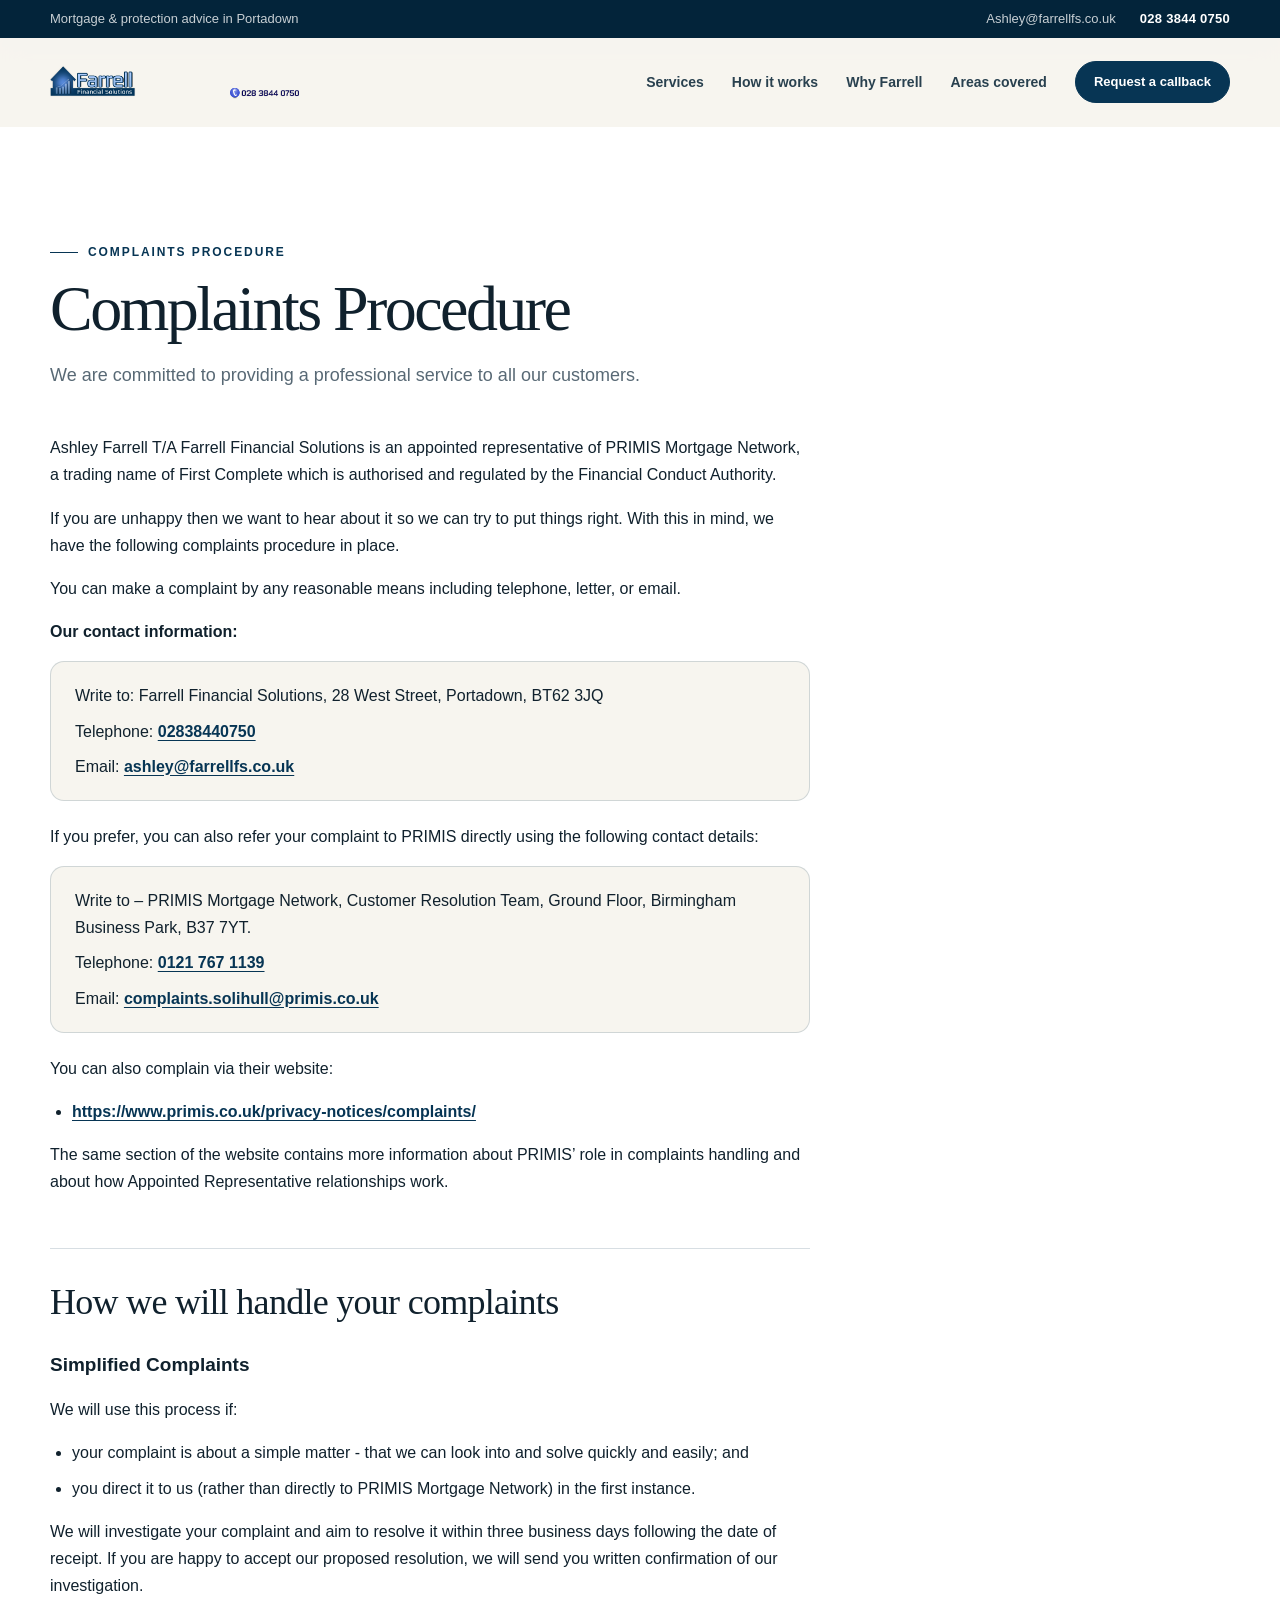
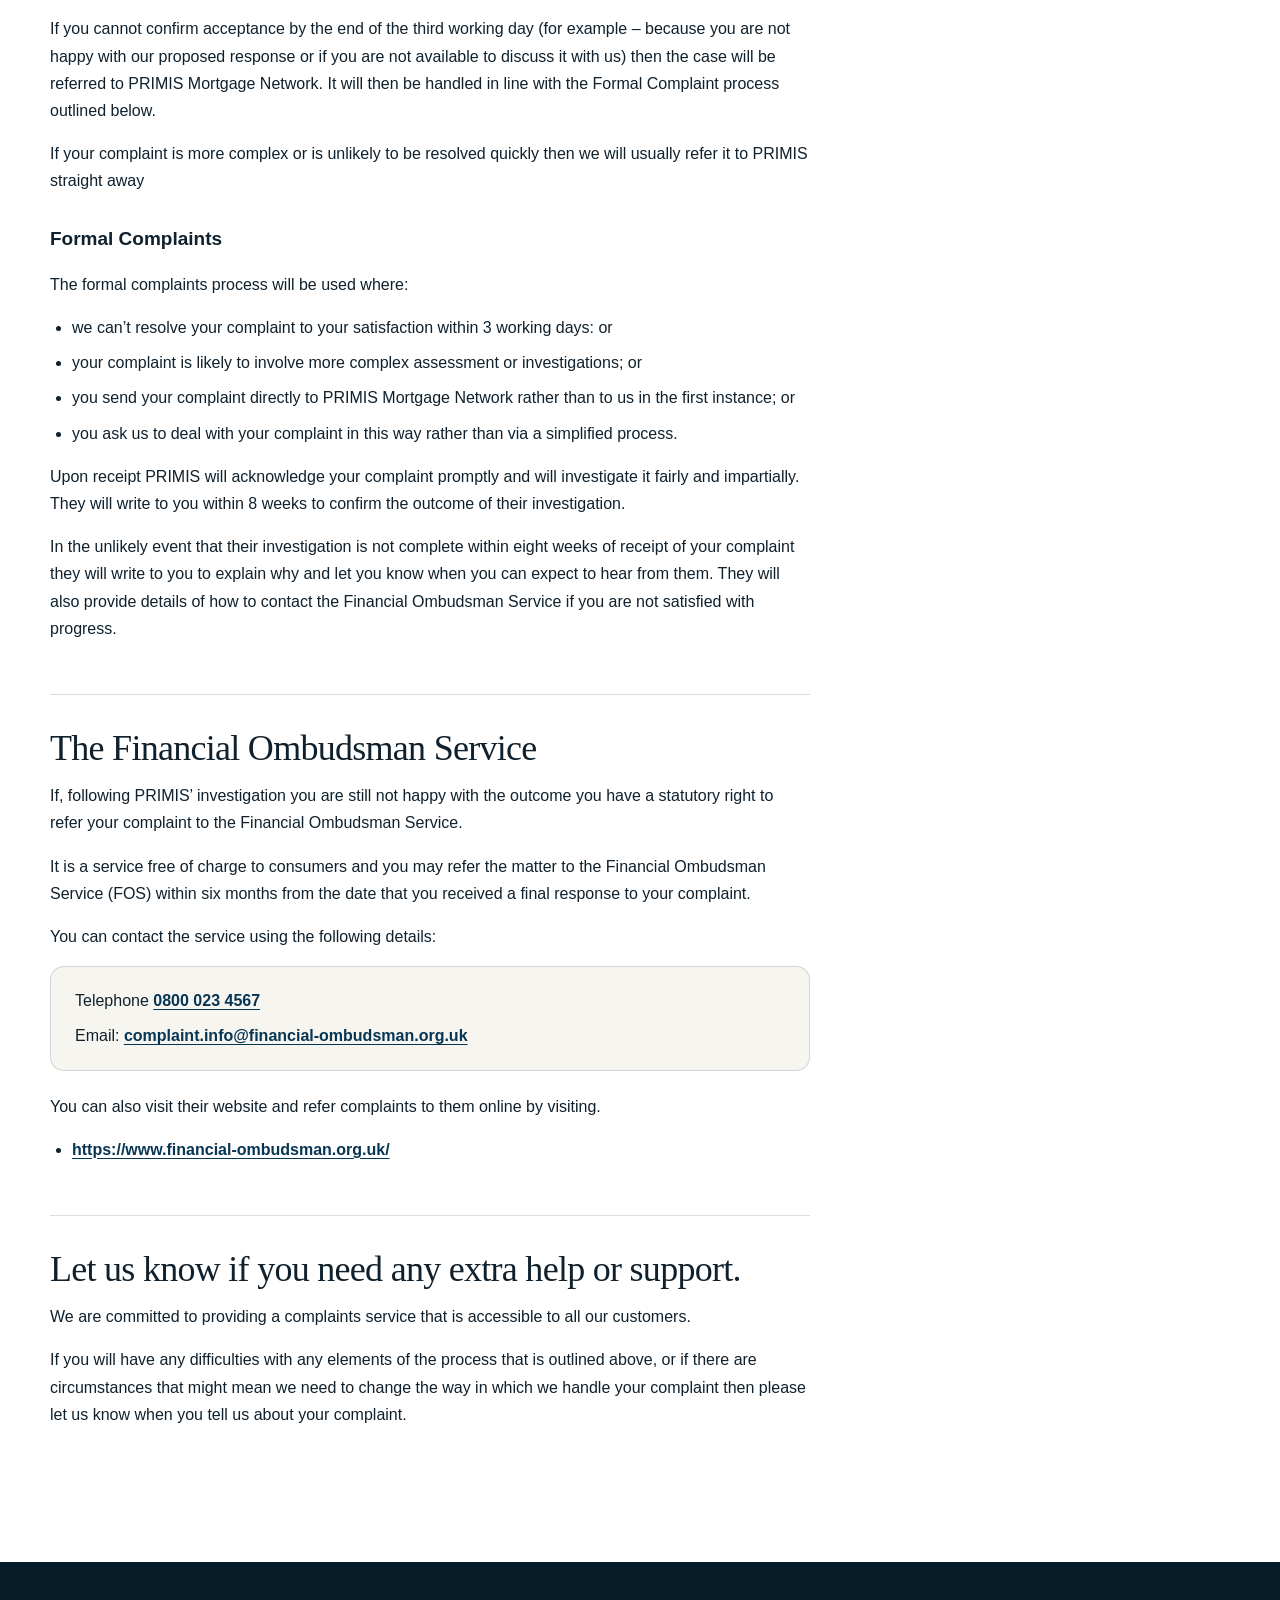
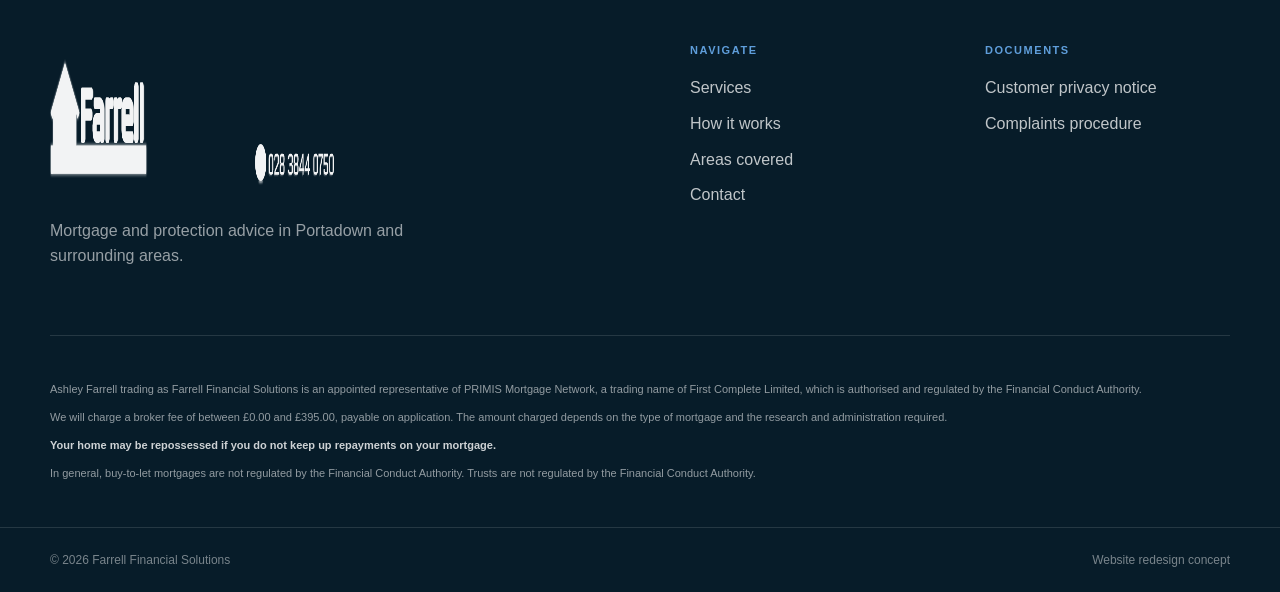
==== commit b13c3045: "QA fixes: card overlap, self-hosted complaints page, focus styles - Fix service-card text/link overl" ====
--- a/complaints-procedure.html
+++ b/complaints-procedure.html
@@ -1,65 +1,64 @@
-<!DOCTYPE html>
+<!doctype html>
 <html lang="en-GB">
 <head>
-  <meta charset="UTF-8">
-  <meta name="viewport" content="width=device-width, initial-scale=1.0">
-  <title>Complaints Procedure</title>
+  <meta charset="utf-8">
+  <meta name="viewport" content="width=device-width, initial-scale=1">
   <meta name="description" content="Farrell Financial Solutions complaints procedure. We are committed to providing a professional service to all our customers.">
+  <meta name="theme-color" content="#073554">
+  <script>document.documentElement.classList.add('js')</script>
+  <title>Complaints Procedure | Farrell Financial Solutions</title>
   <meta property="og:type" content="website">
   <meta property="og:locale" content="en_GB">
-  <meta property="og:title" content="Complaints Procedure">
+  <meta property="og:title" content="Complaints Procedure | Farrell Financial Solutions">
   <meta property="og:description" content="Farrell Financial Solutions complaints procedure. We are committed to providing a professional service to all our customers.">
   <link rel="icon" type="image/png" sizes="32x32" href="assets/farrell_cropped_logo_assets/04_favicon_monogram/favicon-32x32.png">
   <link rel="icon" type="image/png" sizes="192x192" href="assets/farrell_cropped_logo_assets/04_favicon_monogram/favicon-192x192.png">
   <link rel="apple-touch-icon" href="assets/farrell_cropped_logo_assets/04_favicon_monogram/favicon-180x180.png">
-  <link rel="preconnect" href="https://fonts.googleapis.com">
-  <link rel="preconnect" href="https://fonts.gstatic.com" crossorigin>
-  <link href="https://fonts.googleapis.com/css2?family=Archivo:wght@500;600;700&family=Source+Serif+4:ital,opsz,wght@0,8..60,400;0,8..60,600;1,8..60,600&display=swap" rel="stylesheet">
-  <link rel="stylesheet" href="css/styles.css">
+  <link rel="stylesheet" href="styles.css">
 </head>
 <body>
-  <a class="skip-link" href="#main">Skip to content</a>
+  <a class="skip-link" href="#main">Skip to main content</a>
 
-  <!-- ============================ Header ============================ -->
-  <header class="site-header">
-    <div class="container header-inner">
-      <a class="brand" href="index.html" aria-label="Farrell Financial Solutions Home">
-        <img class="brand-logo" src="assets/farrell_cropped_logo_assets/02_horizontal_lockup/black-horizontal-lockup-transparent.png" alt="" width="507" height="142">
+  <div class="utility-bar" aria-label="Contact information">
+    <div class="shell utility-inner">
+      <p>Mortgage &amp; protection advice in Portadown</p>
+      <div class="utility-actions">
+        <a href="mailto:Ashley@farrellfs.co.uk">Ashley@farrellfs.co.uk</a>
+        <a class="utility-phone" href="tel:+442838440750">028 3844 0750</a>
+      </div>
+    </div>
+  </div>
+
+  <header class="site-header" data-header>
+    <div class="shell header-inner">
+      <a class="brand" href="index.html" aria-label="Farrell Financial Solutions home">
+        <img src="assets/farrell-logo.png" alt="Farrell Financial Solutions" width="970" height="160">
       </a>
 
-      <nav class="main-nav" id="main-nav" aria-label="Main navigation">
-        <a href="index.html">Home</a>
-        <a href="mortgages.html">Mortgages</a>
-        <a href="insurance.html">Insurance</a>
-        <a href="contact.html">Contact Us</a>
-        <a href="complaints-procedure.html" aria-current="page">Complaints Procedure</a>
+      <button class="menu-button" type="button" aria-expanded="false" aria-controls="primary-nav" data-menu-button>
+        <span class="sr-only">Open menu</span>
+        <span></span><span></span><span></span>
+      </button>
+
+      <nav class="primary-nav" id="primary-nav" aria-label="Primary navigation" data-menu>
+        <a href="index.html#services">Services</a>
+        <a href="index.html#process">How it works</a>
+        <a href="index.html#why-us">Why Farrell</a>
+        <a href="index.html#areas">Areas covered</a>
+        <a class="button button-small" href="index.html#contact">Request a callback</a>
       </nav>
-
-      <div class="header-cta">
-        <a class="btn btn-dark" href="tel:02838440750">Call Us</a>
-      </div>
-
-      <button class="nav-toggle" aria-expanded="false" aria-controls="main-nav" aria-label="Open menu">
-        <svg class="icon-menu" width="22" height="22" viewBox="0 0 24 24" fill="none" stroke="currentColor" stroke-width="2" stroke-linecap="round" aria-hidden="true"><path d="M4 6h16M4 12h16M4 18h16"/></svg>
-        <svg class="icon-close" width="22" height="22" viewBox="0 0 24 24" fill="none" stroke="currentColor" stroke-width="2" stroke-linecap="round" aria-hidden="true"><path d="M6 6l12 12M18 6 6 18"/></svg>
-      </button>
     </div>
   </header>
 
   <main id="main">
+    <section class="section legal">
+      <div class="shell">
+        <div class="doc-head">
+          <p class="eyebrow"><span></span> Complaints Procedure</p>
+          <h1>Complaints Procedure</h1>
+          <p class="doc-lede">We are committed to providing a professional service to all our customers.</p>
+        </div>
 
-    <!-- ============================ Page hero ============================ -->
-    <section class="page-hero">
-      <div class="container">
-        <span class="eyebrow">Complaints Procedure</span>
-        <h1>Complaints Procedure</h1>
-        <p class="page-lede">We are committed to providing a professional service to all our customers.</p>
-      </div>
-    </section>
-
-    <!-- ============================ Document ============================ -->
-    <section class="section">
-      <div class="container">
         <article class="doc">
           <p>Ashley Farrell T/A Farrell Financial Solutions is an appointed representative of PRIMIS Mortgage Network, a trading name of First Complete which is authorised and regulated by the Financial Conduct Authority.</p>
           <p>If you are unhappy then we want to hear about it so we can try to put things right. With this in mind, we have the following complaints procedure in place.</p>
@@ -68,30 +67,18 @@
           <p><strong>Our contact information:</strong></p>
           <div class="doc-contact">
             <ul>
-              <li>
-                <span>Write to: Farrell Financial Solutions, 28 West Street, Portadown, BT62 3JQ</span>
-              </li>
-              <li>
-                <span>Telephone: <a href="tel:02838440750">02838440750</a></span>
-              </li>
-              <li>
-                <span>Email: <a href="mailto:ashley@farrellfs.co.uk">ashley@farrellfs.co.uk</a></span>
-              </li>
+              <li><span>Write to: Farrell Financial Solutions, 28 West Street, Portadown, BT62 3JQ</span></li>
+              <li><span>Telephone: <a href="tel:02838440750">02838440750</a></span></li>
+              <li><span>Email: <a href="mailto:ashley@farrellfs.co.uk">ashley@farrellfs.co.uk</a></span></li>
             </ul>
           </div>
 
           <p>If you prefer, you can also refer your complaint to PRIMIS directly using the following contact details:</p>
           <div class="doc-contact">
             <ul>
-              <li>
-                <span>Write to &ndash; PRIMIS Mortgage Network, Customer Resolution Team, Ground Floor, Birmingham Business Park, B37 7YT.</span>
-              </li>
-              <li>
-                <span>Telephone: <a href="tel:01217671139">0121 767 1139</a></span>
-              </li>
-              <li>
-                <span>Email: <a href="mailto:complaints.solihull@primis.co.uk">complaints.solihull@primis.co.uk</a></span>
-              </li>
+              <li><span>Write to &ndash; PRIMIS Mortgage Network, Customer Resolution Team, Ground Floor, Birmingham Business Park, B37 7YT.</span></li>
+              <li><span>Telephone: <a href="tel:01217671139">0121 767 1139</a></span></li>
+              <li><span>Email: <a href="mailto:complaints.solihull@primis.co.uk">complaints.solihull@primis.co.uk</a></span></li>
             </ul>
           </div>
 
@@ -130,12 +117,8 @@
           <p>You can contact the service using the following details:</p>
           <div class="doc-contact">
             <ul>
-              <li>
-                <span>Telephone <a href="tel:08000234567">0800 023 4567</a></span>
-              </li>
-              <li>
-                <span>Email: <a href="mailto:complaint.info@financial-ombudsman.org.uk">complaint.info@financial-ombudsman.org.uk</a></span>
-              </li>
+              <li><span>Telephone <a href="tel:08000234567">0800 023 4567</a></span></li>
+              <li><span>Email: <a href="mailto:complaint.info@financial-ombudsman.org.uk">complaint.info@financial-ombudsman.org.uk</a></span></li>
             </ul>
           </div>
           <p>You can also visit their website and refer complaints to them online by visiting.</p>
@@ -149,62 +132,37 @@
         </article>
       </div>
     </section>
-
   </main>
 
-  <!-- ============================ Footer ============================ -->
   <footer class="site-footer">
-    <div class="container">
-      <div class="footer-grid">
-        <div>
-          <a class="brand" href="index.html" aria-label="Farrell Financial Solutions Home">
-            <img class="brand-logo" src="assets/farrell_cropped_logo_assets/02_horizontal_lockup/white-horizontal-lockup-transparent.png" alt="" width="498" height="142">
-          </a>
-          <p>Mortgage and insurance advice you can trust.</p>
-        </div>
+    <div class="shell footer-top">
+      <div class="footer-brand">
+        <img src="assets/farrell-logo.png" alt="Farrell Financial Solutions" width="970" height="160" loading="lazy">
+        <p>Mortgage and protection advice in Portadown and surrounding areas.</p>
+      </div>
+      <div class="footer-links">
+        <div><h2>Navigate</h2><a href="index.html#services">Services</a><a href="index.html#process">How it works</a><a href="index.html#areas">Areas covered</a><a href="index.html#contact">Contact</a></div>
+        <div><h2>Documents</h2><a href="assets/Customer-Privacy-Notice.pdf" target="_blank" rel="noopener">Customer privacy notice</a><a href="complaints-procedure.html">Complaints procedure</a></div>
+      </div>
+    </div>
 
-        <nav aria-label="Footer navigation">
-          <h4>Quick links</h4>
-          <ul class="footer-links">
-            <li><a href="index.html">Home</a></li>
-            <li><a href="mortgages.html">Mortgages</a></li>
-            <li><a href="insurance.html">Insurance</a></li>
-            <li><a href="assets/Customer-Privacy-Notice.pdf" target="_blank" rel="noopener">Customer Privacy Notice</a></li>
-            <li><a href="contact.html">Contact Us</a></li>
-            <li><a href="complaints-procedure.html">Complaints Procedure</a></li>
-          </ul>
-        </nav>
+    <div class="shell compliance">
+      <p>Ashley Farrell trading as Farrell Financial Solutions is an appointed representative of PRIMIS Mortgage Network, a trading name of First Complete Limited, which is authorised and regulated by the Financial Conduct Authority.</p>
+      <p>We will charge a broker fee of between £0.00 and £395.00, payable on application. The amount charged depends on the type of mortgage and the research and administration required.</p>
+      <p><strong>Your home may be repossessed if you do not keep up repayments on your mortgage.</strong></p>
+      <p>In general, buy-to-let mortgages are not regulated by the Financial Conduct Authority. Trusts are not regulated by the Financial Conduct Authority.</p>
+    </div>
 
-        <div>
-          <h4>Contact Us</h4>
-          <ul class="footer-contact">
-            <li>
-              <a href="https://www.google.com/maps/search/?api=1&amp;query=3+Calvertstown+Manor%2C+Portadown+BT63+5AL" target="_blank" rel="noopener">3 Calvertstown Manor<br>Portadown<br>BT63 5AL</a>
-            </li>
-            <li>
-              <a href="mailto:Ashley@farrellfs.co.uk">Ashley@farrellfs.co.uk</a>
-            </li>
-            <li>
-              <a href="tel:02838440750">028 3844 0750</a>
-            </li>
-          </ul>
-        </div>
-      </div>
-
-      <div class="footer-legal">
-        <div class="footer-warning">
-          <svg width="20" height="20" viewBox="0 0 24 24" fill="none" stroke="currentColor" stroke-width="2" stroke-linecap="round" stroke-linejoin="round" aria-hidden="true"><path d="m21.73 18-8-14a2 2 0 0 0-3.48 0l-8 14A2 2 0 0 0 4 20h16a2 2 0 0 0 1.73-2Z"/><path d="M12 9v4"/><path d="M12 17h.01"/></svg>
-          <p>Your home may be repossessed if you do not keep up repayments on your mortgage.</p>
-        </div>
-        <p class="footer-reg">Farrell Financial Solutions is a trading name of Ashley Farrell who are an Appointed Representative of PRIMIS Mortgage Network, a trading name of First Complete Limited. First Complete Limited is authorised and regulated by the Financial Conduct Authority.</p>
-        <div class="footer-bottom">
-          <p>&copy; <span id="footer-year">2026</span> Farrell Financial Solutions. All rights reserved.</p>
-          <p><a href="assets/Customer-Privacy-Notice.pdf" target="_blank" rel="noopener">Customer Privacy Notice</a></p>
-        </div>
-      </div>
+    <div class="footer-bottom">
+      <div class="shell"><span>© <span data-year></span> Farrell Financial Solutions</span><span>Website redesign concept</span></div>
     </div>
   </footer>
 
-  <script src="js/main.js"></script>
+  <div class="mobile-action-bar" aria-label="Quick contact">
+    <a href="tel:+442838440750">Call now</a>
+    <a href="index.html#contact">Request callback</a>
+  </div>
+
+  <script src="script.js"></script>
 </body>
 </html>
--- a/styles.css
+++ b/styles.css
@@ -0,0 +1,276 @@
+:root {
+  --navy: #073554;
+  --navy-deep: #03243a;
+  --blue: #5f9edb;
+  --blue-pale: #dcebf8;
+  --ink: #10212d;
+  --muted: #586975;
+  --paper: #f7f5ef;
+  --white: #ffffff;
+  --line: rgba(7, 53, 84, 0.16);
+  --shadow: 0 24px 70px rgba(3, 36, 58, 0.14);
+  --radius: 22px;
+  --shell: min(1180px, calc(100% - 40px));
+}
+
+* { box-sizing: border-box; }
+html { scroll-behavior: smooth; }
+body {
+  margin: 0;
+  background: var(--paper);
+  color: var(--ink);
+  font-family: Inter, ui-sans-serif, -apple-system, BlinkMacSystemFont, "Segoe UI", sans-serif;
+  font-size: 16px;
+  line-height: 1.6;
+  -webkit-font-smoothing: antialiased;
+}
+img { display: block; max-width: 100%; }
+a { color: inherit; }
+button, input, select, textarea { font: inherit; }
+button, a { -webkit-tap-highlight-color: transparent; }
+.shell { width: var(--shell); margin-inline: auto; }
+.sr-only { position: absolute; width: 1px; height: 1px; padding: 0; margin: -1px; overflow: hidden; clip: rect(0,0,0,0); white-space: nowrap; border: 0; }
+.skip-link { position: fixed; z-index: 999; top: 12px; left: 12px; transform: translateY(-150%); background: var(--white); padding: 10px 14px; border-radius: 8px; }
+.skip-link:focus { transform: none; }
+
+.utility-bar { background: var(--navy-deep); color: rgba(255,255,255,.78); font-size: 13px; }
+.utility-inner { min-height: 38px; display: flex; align-items: center; justify-content: space-between; gap: 24px; }
+.utility-inner p { margin: 0; }
+.utility-actions { display: flex; gap: 24px; }
+.utility-actions a { text-decoration: none; }
+.utility-actions a:hover { color: var(--white); }
+.utility-phone { color: var(--white); font-weight: 800; letter-spacing: .02em; }
+
+.site-header { position: sticky; top: 0; z-index: 30; background: rgba(247,245,239,.92); border-bottom: 1px solid transparent; backdrop-filter: blur(14px); transition: border-color .25s ease, box-shadow .25s ease; }
+.site-header.is-scrolled { border-color: var(--line); box-shadow: 0 10px 30px rgba(3,36,58,.07); }
+.header-inner { min-height: 88px; display: flex; align-items: center; justify-content: space-between; gap: 40px; }
+.brand { display: block; width: 250px; flex: 0 0 auto; }
+.brand img { width: 100%; height: auto; }
+.primary-nav { display: flex; align-items: center; gap: 28px; }
+.primary-nav > a { color: #29414f; font-weight: 700; font-size: 14px; text-decoration: none; }
+.primary-nav > a:not(.button):hover { color: var(--navy); }
+.primary-nav > a.button { color: var(--white); }
+.menu-button { display: none; border: 0; background: transparent; padding: 10px; cursor: pointer; }
+.menu-button span:not(.sr-only) { display: block; width: 25px; height: 2px; margin: 5px 0; background: var(--navy); transition: transform .2s, opacity .2s; }
+
+.button { display: inline-flex; min-height: 52px; align-items: center; justify-content: center; padding: 0 22px; border: 1px solid var(--navy); border-radius: 999px; background: var(--navy); color: var(--white); font-weight: 800; text-decoration: none; cursor: pointer; transition: transform .2s ease, background .2s ease, box-shadow .2s ease; }
+.button:hover { transform: translateY(-2px); background: var(--navy-deep); box-shadow: 0 12px 25px rgba(3,36,58,.18); }
+.button-small { min-height: 42px; padding-inline: 18px; font-size: 13px !important; }
+.button-light { background: var(--white); color: var(--navy); border-color: var(--white); }
+.button-light:hover { background: var(--blue-pale); }
+.button-full { width: 100%; }
+.text-link { color: var(--navy); font-weight: 800; text-decoration-thickness: 1px; text-underline-offset: 5px; }
+a:focus-visible, button:focus-visible { outline: 3px solid var(--blue); outline-offset: 2px; }
+
+.hero { position: relative; overflow: hidden; padding: 88px 0 30px; }
+.hero-orbit { position: absolute; width: 700px; height: 700px; right: -380px; top: -340px; border: 140px solid rgba(95,158,219,.16); border-radius: 50%; pointer-events: none; }
+.hero-grid { display: grid; grid-template-columns: 1.06fr .94fr; gap: 70px; align-items: center; }
+.eyebrow { margin: 0 0 18px; color: var(--navy); font-size: 12px; line-height: 1.2; letter-spacing: .16em; font-weight: 900; text-transform: uppercase; display: flex; align-items: center; gap: 10px; }
+.eyebrow span { width: 28px; height: 1px; background: currentColor; }
+.eyebrow-light { color: var(--blue-pale); }
+.hero h1, .section h2 { font-family: Georgia, "Times New Roman", serif; font-weight: 500; letter-spacing: -.04em; line-height: .98; }
+.hero h1 { max-width: 760px; margin: 0; font-size: clamp(48px, 6vw, 78px); }
+.hero-lead { max-width: 660px; margin: 28px 0 0; color: var(--muted); font-size: 18px; line-height: 1.7; }
+.hero-actions { display: flex; align-items: center; gap: 24px; margin-top: 34px; }
+.hero-points { display: flex; flex-wrap: wrap; gap: 12px 22px; padding: 0; margin: 36px 0 0; list-style: none; color: #405663; font-size: 14px; font-weight: 700; }
+.hero-points li { display: flex; align-items: center; gap: 8px; }
+.hero-points li::before { content: ""; width: 7px; height: 7px; border-radius: 50%; background: var(--blue); box-shadow: 0 0 0 4px rgba(95,158,219,.16); }
+.hero-visual { position: relative; min-height: 520px; }
+.hero-image-wrap { position: absolute; inset: 0 0 72px 0; overflow: hidden; border-radius: 50% 50% 30px 30px / 38% 38% 30px 30px; background: #d9e5ed; box-shadow: var(--shadow); }
+.hero-image-wrap::after { content: ""; position: absolute; inset: 0; background: linear-gradient(180deg, transparent 35%, rgba(3,36,58,.2)); }
+.hero-image-wrap img { width: 100%; height: 100%; object-fit: cover; transform: scale(1.25); }
+.hero-note { position: absolute; left: -34px; right: 24px; bottom: 0; padding: 24px 26px; border-radius: 18px; background: var(--white); box-shadow: var(--shadow); }
+.hero-note-label { display: block; margin-bottom: 5px; color: var(--blue); font-size: 11px; font-weight: 900; text-transform: uppercase; letter-spacing: .14em; }
+.hero-note strong { display: block; max-width: 360px; font-family: Georgia, serif; font-size: 22px; line-height: 1.25; }
+.hero-note a { display: inline-block; margin-top: 12px; color: var(--navy); font-size: 13px; font-weight: 800; text-underline-offset: 3px; }
+.trust-strip { margin-top: 76px; display: grid; grid-template-columns: repeat(5,1fr); border-top: 1px solid var(--line); border-bottom: 1px solid var(--line); }
+.trust-strip span { padding: 18px 16px; color: #425965; font-size: 12px; font-weight: 900; text-align: center; text-transform: uppercase; letter-spacing: .08em; border-right: 1px solid var(--line); }
+.trust-strip span:last-child { border-right: 0; }
+
+.section { padding: 118px 0; }
+.section-heading { max-width: 760px; margin: 0 auto 54px; text-align: center; }
+.section-heading-left { max-width: none; margin: 0 0 30px; text-align: left; }
+.section h2 { margin: 0; font-size: clamp(40px, 5vw, 64px); }
+.section-heading > p:last-child { max-width: 620px; margin: 24px auto 0; color: var(--muted); font-size: 17px; }
+.section-heading-left > p:last-child { margin-left: 0; }
+
+.services { background: var(--white); }
+.service-grid { display: grid; grid-template-columns: 1fr 1fr; gap: 24px; }
+.service-card { position: relative; min-height: 540px; padding: 42px; border: 1px solid var(--line); border-radius: var(--radius); background: var(--paper); overflow: hidden; }
+.service-card-primary { background: var(--navy); color: var(--white); border-color: var(--navy); }
+.service-card::after { content: ""; position: absolute; width: 260px; height: 260px; right: -130px; bottom: -130px; border: 1px solid rgba(95,158,219,.28); border-radius: 50%; box-shadow: 0 0 0 40px rgba(95,158,219,.06), 0 0 0 80px rgba(95,158,219,.04); }
+.service-number { color: var(--blue); font-size: 12px; font-weight: 900; letter-spacing: .16em; }
+.service-icon { width: 64px; height: 64px; display: grid; place-items: center; margin: 58px 0 28px; border-radius: 16px; background: var(--blue-pale); color: var(--navy); }
+.service-card-primary .service-icon { background: rgba(255,255,255,.12); color: var(--white); }
+.service-icon svg { width: 34px; height: 34px; fill: none; stroke: currentColor; stroke-width: 2; stroke-linecap: round; stroke-linejoin: round; }
+.service-card h3 { margin: 0; font-family: Georgia, serif; font-size: 36px; font-weight: 500; letter-spacing: -.03em; }
+.service-card p { max-width: 520px; color: var(--muted); }
+.service-card-primary p { color: rgba(255,255,255,.72); }
+.service-card ul { display: grid; grid-template-columns: 1fr 1fr; gap: 10px 22px; padding: 0; margin: 30px 0 0; list-style: none; font-size: 14px; font-weight: 700; }
+.service-card li { position: relative; padding-left: 17px; }
+.service-card li::before { content: ""; position: absolute; left: 0; top: .68em; width: 7px; height: 7px; border-radius: 50%; background: var(--blue); }
+.card-link { position: absolute; z-index: 2; left: 42px; bottom: 38px; font-weight: 900; text-decoration: none; }
+.card-link span { margin-left: 8px; transition: margin .2s; }
+.card-link:hover span { margin-left: 14px; }
+
+.process { background: var(--navy-deep); color: var(--white); }
+.process-grid { display: grid; grid-template-columns: .85fr 1.15fr; gap: 100px; align-items: start; }
+.process-intro { position: sticky; top: 140px; }
+.process-intro h2 { font-size: clamp(42px, 5vw, 66px); }
+.process-intro > p:not(.eyebrow) { color: rgba(255,255,255,.66); max-width: 500px; margin: 24px 0 32px; }
+.steps { padding: 0; margin: 0; list-style: none; }
+.steps li { display: grid; grid-template-columns: 72px 1fr; gap: 22px; padding: 34px 0; border-top: 1px solid rgba(255,255,255,.15); }
+.steps li:last-child { border-bottom: 1px solid rgba(255,255,255,.15); }
+.steps > li > span { color: var(--blue); font-size: 13px; font-weight: 900; letter-spacing: .12em; }
+.steps h3 { margin: 0 0 8px; font-family: Georgia, serif; font-size: 30px; font-weight: 500; }
+.steps p { margin: 0; color: rgba(255,255,255,.62); }
+
+.why-us { background: var(--paper); }
+.why-grid { display: grid; grid-template-columns: .85fr 1.15fr; gap: 90px; align-items: center; }
+.why-image { position: relative; min-height: 620px; overflow: hidden; border-radius: 220px 220px 28px 28px; background: var(--blue-pale); box-shadow: var(--shadow); }
+.why-image img { width: 100%; height: 100%; position: absolute; inset: 0; object-fit: cover; image-rendering: auto; }
+.why-image::after { content: ""; position: absolute; inset: 0; background: linear-gradient(180deg, transparent 55%, rgba(3,36,58,.82)); }
+.image-caption { position: absolute; z-index: 2; left: 32px; right: 32px; bottom: 28px; color: var(--white); font-family: Georgia, serif; font-size: 24px; line-height: 1.25; }
+.benefit-list article { display: grid; grid-template-columns: 52px 1fr; gap: 20px; padding: 24px 0; border-top: 1px solid var(--line); }
+.benefit-list article:last-child { border-bottom: 1px solid var(--line); }
+.benefit-list > article > span { color: var(--blue); font-size: 12px; font-weight: 900; }
+.benefit-list h3 { margin: 0 0 6px; font-size: 18px; }
+.benefit-list p { margin: 0; color: var(--muted); }
+
+.areas { background: var(--blue-pale); }
+.areas-grid { display: grid; grid-template-columns: .9fr 1.1fr; gap: 90px; align-items: center; }
+.areas-copy h2 { font-size: clamp(42px,5vw,64px); }
+.areas-copy > p:last-child { color: var(--muted); max-width: 560px; }
+.area-list { display: grid; grid-template-columns: repeat(3,1fr); padding: 0; margin: 0; border-top: 1px solid rgba(7,53,84,.22); border-left: 1px solid rgba(7,53,84,.22); list-style: none; }
+.area-list li { min-height: 92px; display: grid; place-items: center; padding: 18px; border-right: 1px solid rgba(7,53,84,.22); border-bottom: 1px solid rgba(7,53,84,.22); color: var(--navy); font-weight: 900; }
+
+.contact { background: var(--navy); color: var(--white); }
+.contact-grid { display: grid; grid-template-columns: .8fr 1.2fr; gap: 90px; align-items: start; }
+.contact-copy h2 { font-size: clamp(44px,5vw,66px); }
+.contact-copy > p:not(.eyebrow) { max-width: 520px; color: rgba(255,255,255,.68); }
+.contact-direct { display: grid; gap: 12px; margin: 36px 0; }
+.contact-direct a, address { padding: 16px 0; border-top: 1px solid rgba(255,255,255,.16); text-decoration: none; font-style: normal; }
+.contact-direct a:last-child { border-bottom: 1px solid rgba(255,255,255,.16); }
+.contact-direct small, address small { display: block; color: var(--blue); font-size: 11px; font-weight: 900; text-transform: uppercase; letter-spacing: .14em; }
+.contact-direct strong { font-family: Georgia, serif; font-size: 21px; font-weight: 500; }
+address { color: rgba(255,255,255,.82); }
+.callback-form { padding: 38px; border-radius: var(--radius); background: var(--white); color: var(--ink); box-shadow: var(--shadow); }
+.form-row { display: grid; grid-template-columns: 1fr 1fr; gap: 16px; }
+.callback-form label { display: grid; gap: 8px; margin-bottom: 18px; color: #304753; font-size: 13px; font-weight: 800; }
+.callback-form input, .callback-form select, .callback-form textarea { width: 100%; border: 1px solid #c8d3d9; border-radius: 10px; background: #fbfcfc; color: var(--ink); padding: 13px 14px; outline: none; transition: border-color .2s, box-shadow .2s; }
+.callback-form input:focus, .callback-form select:focus, .callback-form textarea:focus { border-color: var(--blue); box-shadow: 0 0 0 4px rgba(95,158,219,.14); }
+.callback-form textarea { resize: vertical; min-height: 112px; }
+.check-label { grid-template-columns: auto 1fr !important; align-items: start; gap: 10px !important; font-weight: 600 !important; }
+.check-label input { width: 18px; height: 18px; margin-top: 2px; accent-color: var(--navy); }
+.form-note { margin: 14px 0 0; color: #6b7b84; font-size: 12px; text-align: center; }
+.form-status { min-height: 24px; margin-top: 8px; color: var(--navy); font-size: 13px; font-weight: 800; text-align: center; }
+
+.site-footer { background: #071c29; color: var(--white); }
+.footer-top { display: grid; grid-template-columns: 1fr 1fr; gap: 100px; padding: 80px 0 50px; }
+.footer-brand img { width: 285px; filter: brightness(0) invert(1); opacity: .95; }
+.footer-brand p { max-width: 380px; color: rgba(255,255,255,.58); }
+.footer-links { display: grid; grid-template-columns: 1fr 1fr; gap: 50px; }
+.footer-links h2 { margin: 0 0 16px; color: var(--blue); font-family: inherit; font-size: 11px; letter-spacing: .14em; text-transform: uppercase; }
+.footer-links a { display: block; margin: 10px 0; color: rgba(255,255,255,.75); text-decoration: none; }
+.footer-links a:hover { color: var(--white); }
+.compliance { padding: 34px 0; border-top: 1px solid rgba(255,255,255,.12); color: rgba(255,255,255,.56); font-size: 11px; line-height: 1.55; }
+.compliance strong { color: rgba(255,255,255,.8); }
+.footer-bottom { border-top: 1px solid rgba(255,255,255,.12); }
+.footer-bottom .shell { min-height: 64px; display: flex; justify-content: space-between; align-items: center; color: rgba(255,255,255,.46); font-size: 12px; }
+.mobile-action-bar { display: none; }
+
+.legal { background: var(--white); }
+.doc-head { max-width: 760px; margin-bottom: 44px; }
+.doc-head h1 { margin: 0; font-family: Georgia, "Times New Roman", serif; font-weight: 500; letter-spacing: -.04em; line-height: 1; font-size: clamp(40px, 5vw, 64px); }
+.doc-lede { margin: 20px 0 0; color: var(--muted); font-size: 18px; }
+.doc { max-width: 760px; }
+.doc p, .doc li { line-height: 1.7; }
+.doc a { color: var(--navy); font-weight: 700; text-underline-offset: 3px; overflow-wrap: anywhere; }
+.doc h2 { margin: 52px 0 14px; padding-top: 36px; border-top: 1px solid var(--line); font-family: Georgia, "Times New Roman", serif; font-weight: 500; letter-spacing: -.02em; font-size: clamp(26px, 3vw, 36px); }
+.doc h3 { margin: 30px 0 8px; font-size: 19px; }
+.doc > ul { padding-left: 22px; }
+.doc > ul li { margin-bottom: 8px; }
+.doc-contact { margin: 16px 0 22px; padding: 20px 24px; border: 1px solid var(--line); border-radius: 14px; background: var(--paper); }
+.doc-contact ul { display: grid; gap: 8px; margin: 0; padding: 0; list-style: none; }
+
+.reveal { opacity: 1; transform: none; }
+.js .reveal { opacity: 0; transform: translateY(18px); transition: opacity .7s ease, transform .7s ease; transition-delay: calc(var(--delay, 0) * 100ms); }
+.js .reveal[data-delay="1"] { --delay: 1; }
+.js .reveal[data-delay="2"] { --delay: 2; }
+.js .reveal[data-delay="3"] { --delay: 3; }
+.js .reveal.is-visible { opacity: 1; transform: none; }
+
+@media (max-width: 1020px) {
+  .primary-nav { gap: 18px; }
+  .primary-nav > a { font-size: 13px; }
+  .hero-grid { gap: 44px; }
+  .process-grid, .why-grid, .areas-grid, .contact-grid { gap: 55px; }
+}
+
+@media (max-width: 860px) {
+  :root { --shell: min(100% - 30px, 720px); }
+  body { padding-bottom: 58px; }
+  .utility-bar { display: none; }
+  .header-inner { min-height: 76px; }
+  .brand { width: 218px; }
+  .menu-button { display: block; }
+  .menu-button[aria-expanded="true"] span:nth-child(2) { transform: translateY(7px) rotate(45deg); }
+  .menu-button[aria-expanded="true"] span:nth-child(3) { opacity: 0; }
+  .menu-button[aria-expanded="true"] span:nth-child(4) { transform: translateY(-7px) rotate(-45deg); }
+  .primary-nav { position: absolute; left: 15px; right: 15px; top: calc(100% + 1px); display: grid; gap: 0; padding: 12px; border: 1px solid var(--line); border-radius: 16px; background: var(--paper); box-shadow: var(--shadow); opacity: 0; visibility: hidden; transform: translateY(-8px); transition: .2s ease; }
+  .primary-nav.is-open { opacity: 1; visibility: visible; transform: none; }
+  .primary-nav > a { padding: 13px 12px; }
+  .primary-nav .button { margin-top: 8px; }
+  .hero { padding-top: 58px; }
+  .hero-grid, .process-grid, .why-grid, .areas-grid, .contact-grid, .footer-top { grid-template-columns: 1fr; }
+  .hero-grid { gap: 48px; }
+  .hero-visual { min-height: 460px; }
+  .hero-note { left: 18px; }
+  .trust-strip { grid-template-columns: 1fr 1fr; }
+  .trust-strip span { border-bottom: 1px solid var(--line); }
+  .trust-strip span:nth-child(2n) { border-right: 0; }
+  .trust-strip span:last-child { grid-column: 1 / -1; border-bottom: 0; }
+  .service-card { min-height: auto; padding-bottom: 110px; }
+  .service-card ul { grid-template-columns: 1fr; }
+  .process-intro { position: static; }
+  .why-grid { gap: 50px; }
+  .why-image { min-height: 520px; max-width: 520px; width: 100%; margin-inline: auto; }
+  .areas-grid { gap: 44px; }
+  .contact-grid { gap: 48px; }
+  .footer-top { gap: 45px; }
+  .mobile-action-bar { position: fixed; z-index: 50; left: 0; right: 0; bottom: 0; display: grid; grid-template-columns: 1fr 1fr; min-height: 58px; box-shadow: 0 -8px 30px rgba(3,36,58,.2); }
+  .mobile-action-bar a { display: grid; place-items: center; background: var(--white); color: var(--navy); font-size: 13px; font-weight: 900; text-decoration: none; }
+  .mobile-action-bar a:last-child { background: var(--navy); color: var(--white); }
+}
+
+@media (max-width: 680px) {
+  .section { padding: 84px 0; }
+  .hero { padding-top: 42px; }
+  .hero h1 { font-size: clamp(43px, 13vw, 62px); }
+  .hero-lead { font-size: 16px; }
+  .hero-actions { align-items: flex-start; flex-direction: column; gap: 18px; }
+  .hero-visual { min-height: 390px; }
+  .hero-image-wrap { bottom: 84px; }
+  .hero-note { right: 10px; left: 10px; padding: 20px; }
+  .hero-note strong { font-size: 19px; }
+  .trust-strip { margin-top: 58px; }
+  .service-grid { grid-template-columns: 1fr; }
+  .service-card { min-height: auto; padding: 30px; padding-bottom: 100px; }
+  .service-icon { margin-top: 36px; }
+  .service-card ul { grid-template-columns: 1fr; }
+  .card-link { left: 30px; bottom: 30px; }
+  .steps li { grid-template-columns: 46px 1fr; }
+  .why-image { min-height: 430px; }
+  .area-list { grid-template-columns: 1fr 1fr; }
+  .area-list li:last-child { grid-column: 1 / -1; }
+  .callback-form { padding: 25px; }
+  .form-row { grid-template-columns: 1fr; gap: 0; }
+  .footer-links { grid-template-columns: 1fr; gap: 28px; }
+  .footer-bottom .shell { align-items: flex-start; flex-direction: column; justify-content: center; gap: 3px; }
+}
+
+@media (prefers-reduced-motion: reduce) {
+  html { scroll-behavior: auto; }
+  *, *::before, *::after { animation-duration: .01ms !important; animation-iteration-count: 1 !important; transition-duration: .01ms !important; scroll-behavior: auto !important; }
+  .reveal { opacity: 1; transform: none; }
+}
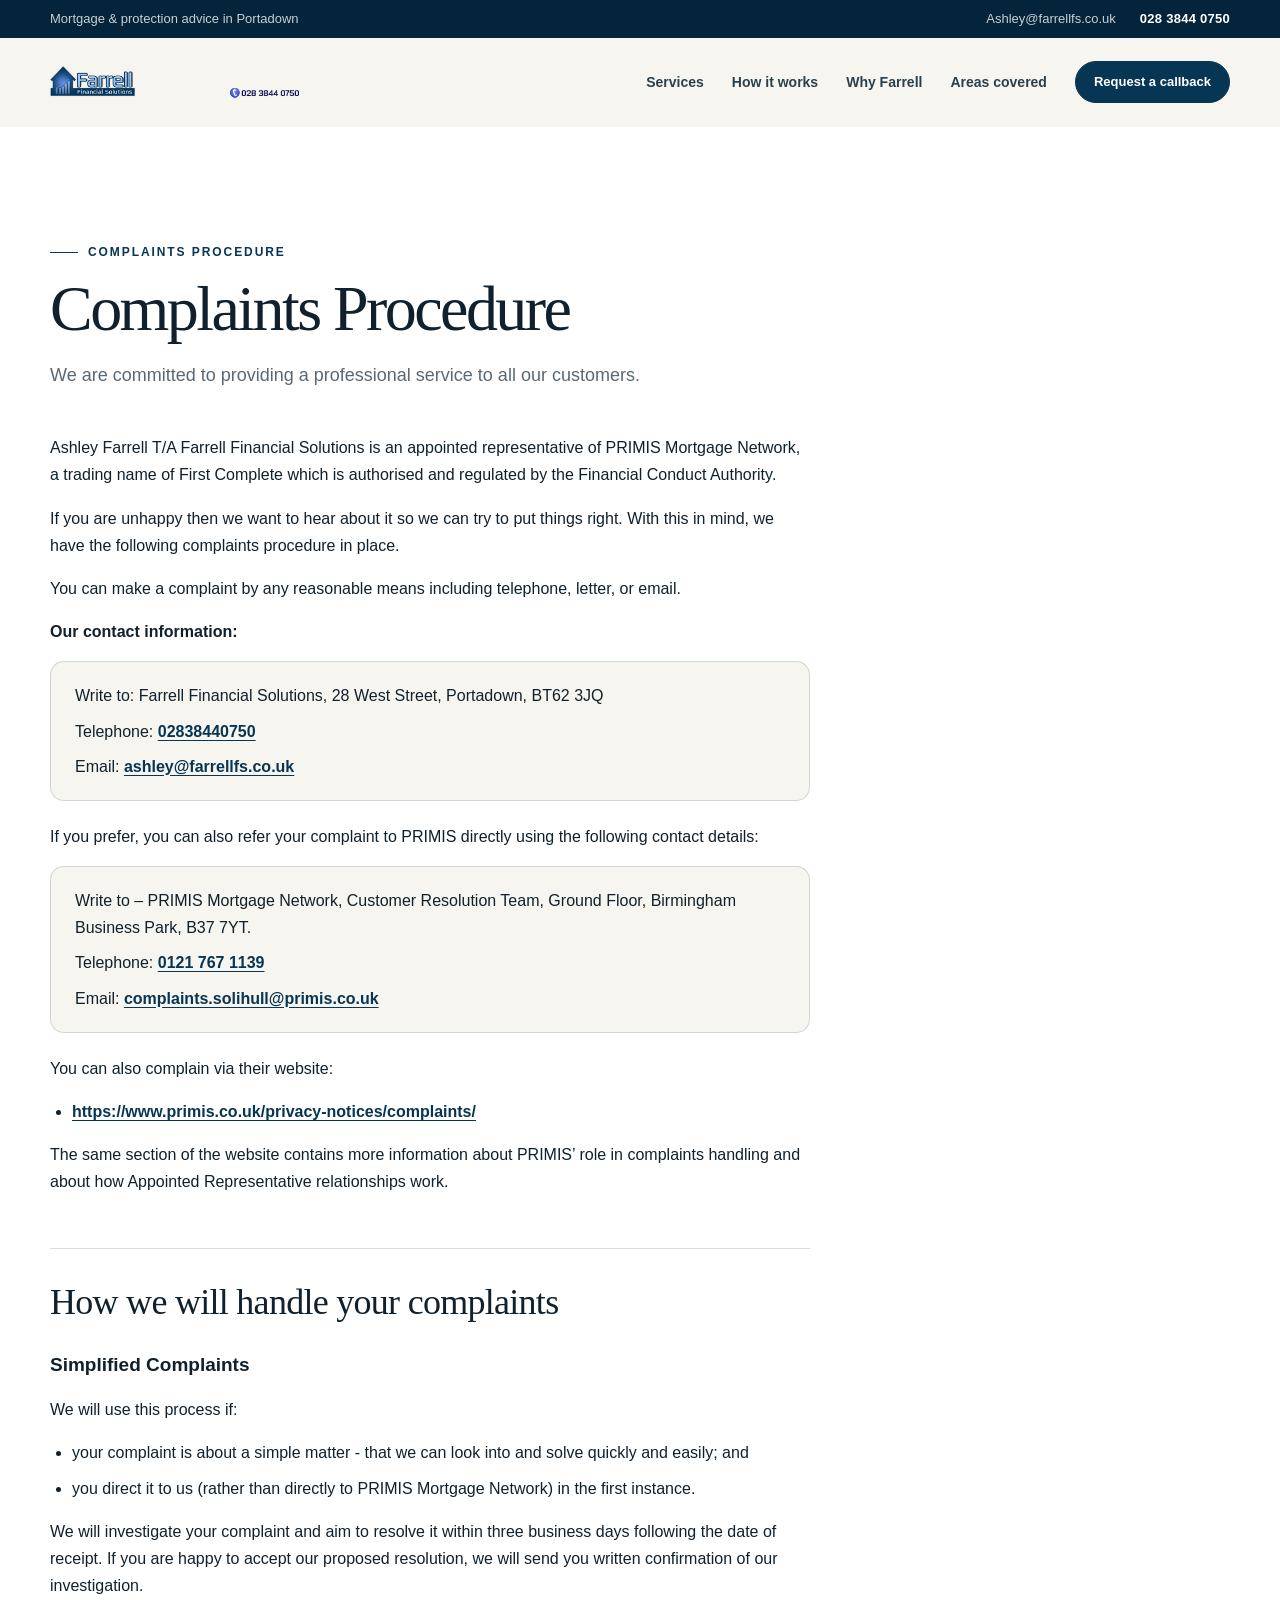
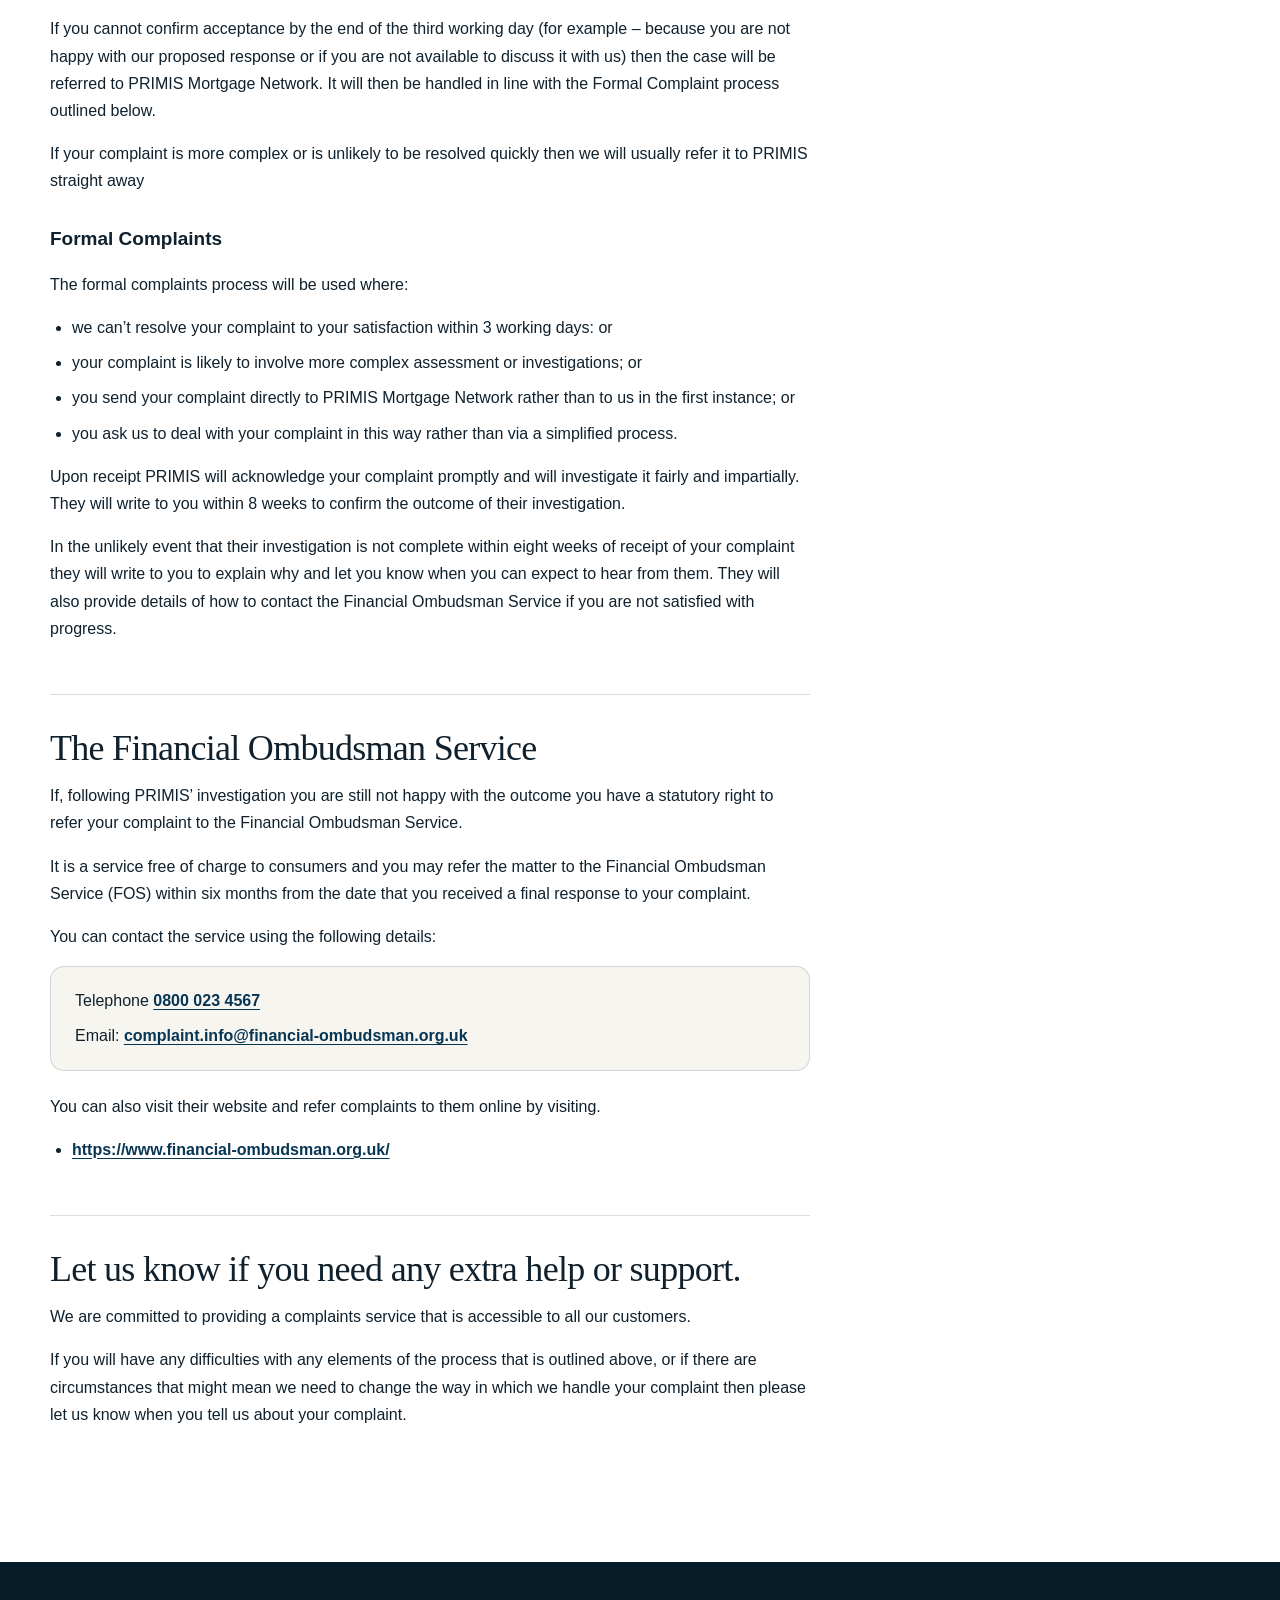
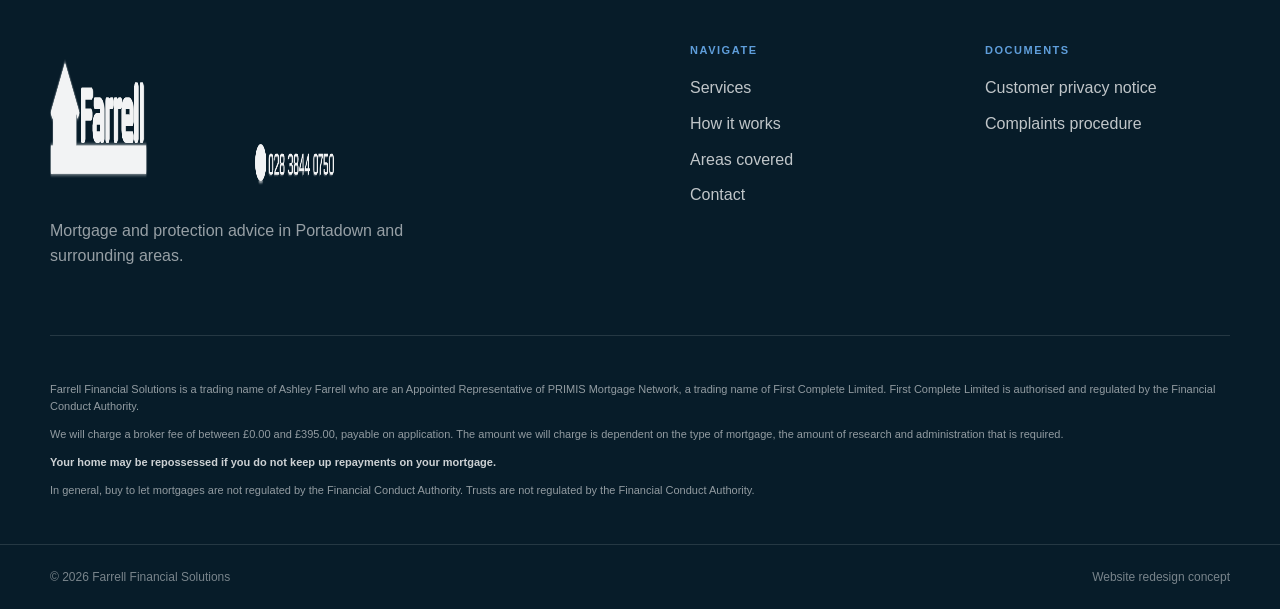
==== commit 3daf9d3b: "Restore client-approved compliance wording verbatim The AR statement, broker-fee disclosure and buy-" ====
--- a/complaints-procedure.html
+++ b/complaints-procedure.html
@@ -147,10 +147,10 @@
     </div>
 
     <div class="shell compliance">
-      <p>Ashley Farrell trading as Farrell Financial Solutions is an appointed representative of PRIMIS Mortgage Network, a trading name of First Complete Limited, which is authorised and regulated by the Financial Conduct Authority.</p>
-      <p>We will charge a broker fee of between £0.00 and £395.00, payable on application. The amount charged depends on the type of mortgage and the research and administration required.</p>
+      <p>Farrell Financial Solutions is a trading name of Ashley Farrell who are an Appointed Representative of PRIMIS Mortgage Network, a trading name of First Complete Limited. First Complete Limited is authorised and regulated by the Financial Conduct Authority.</p>
+      <p>We will charge a broker fee of between £0.00 and £395.00, payable on application. The amount we will charge is dependent on the type of mortgage, the amount of research and administration that is required.</p>
       <p><strong>Your home may be repossessed if you do not keep up repayments on your mortgage.</strong></p>
-      <p>In general, buy-to-let mortgages are not regulated by the Financial Conduct Authority. Trusts are not regulated by the Financial Conduct Authority.</p>
+      <p>In general, buy to let mortgages are not regulated by the Financial Conduct Authority. Trusts are not regulated by the Financial Conduct Authority.</p>
     </div>
 
     <div class="footer-bottom">
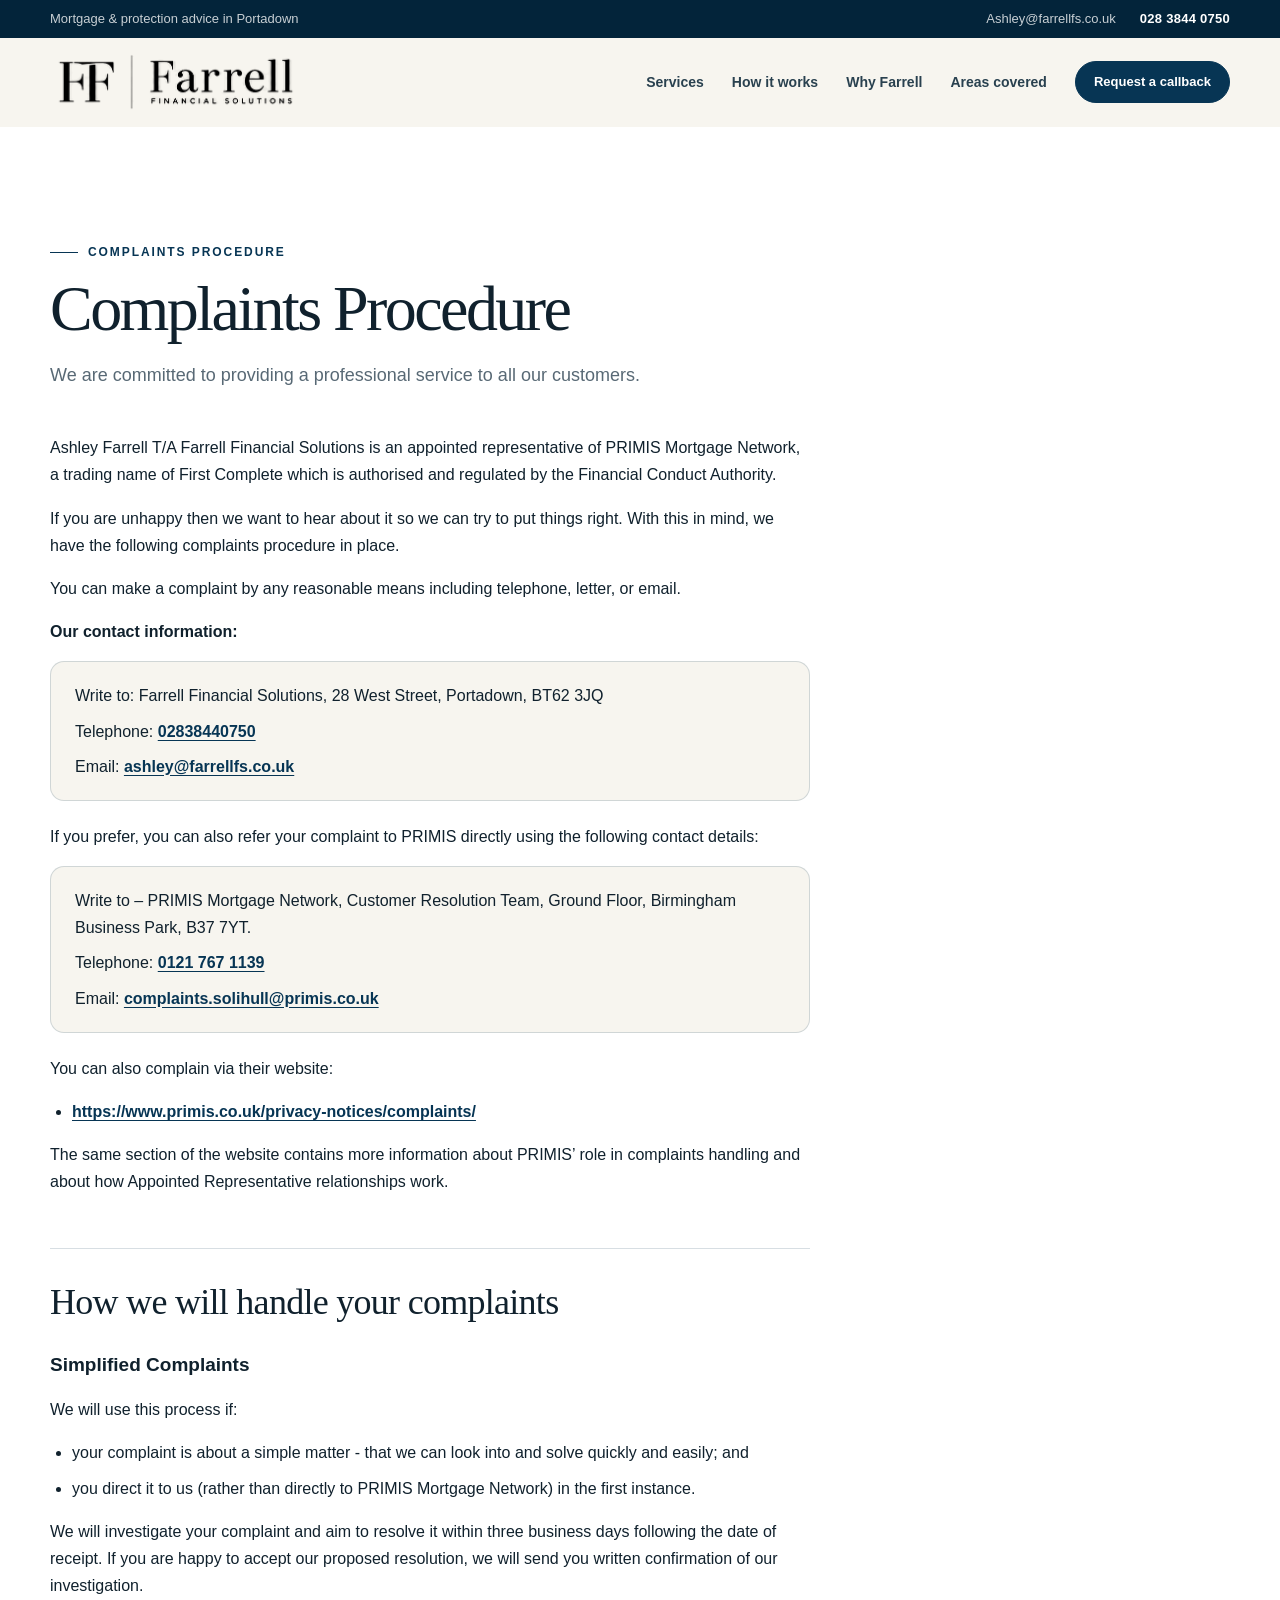
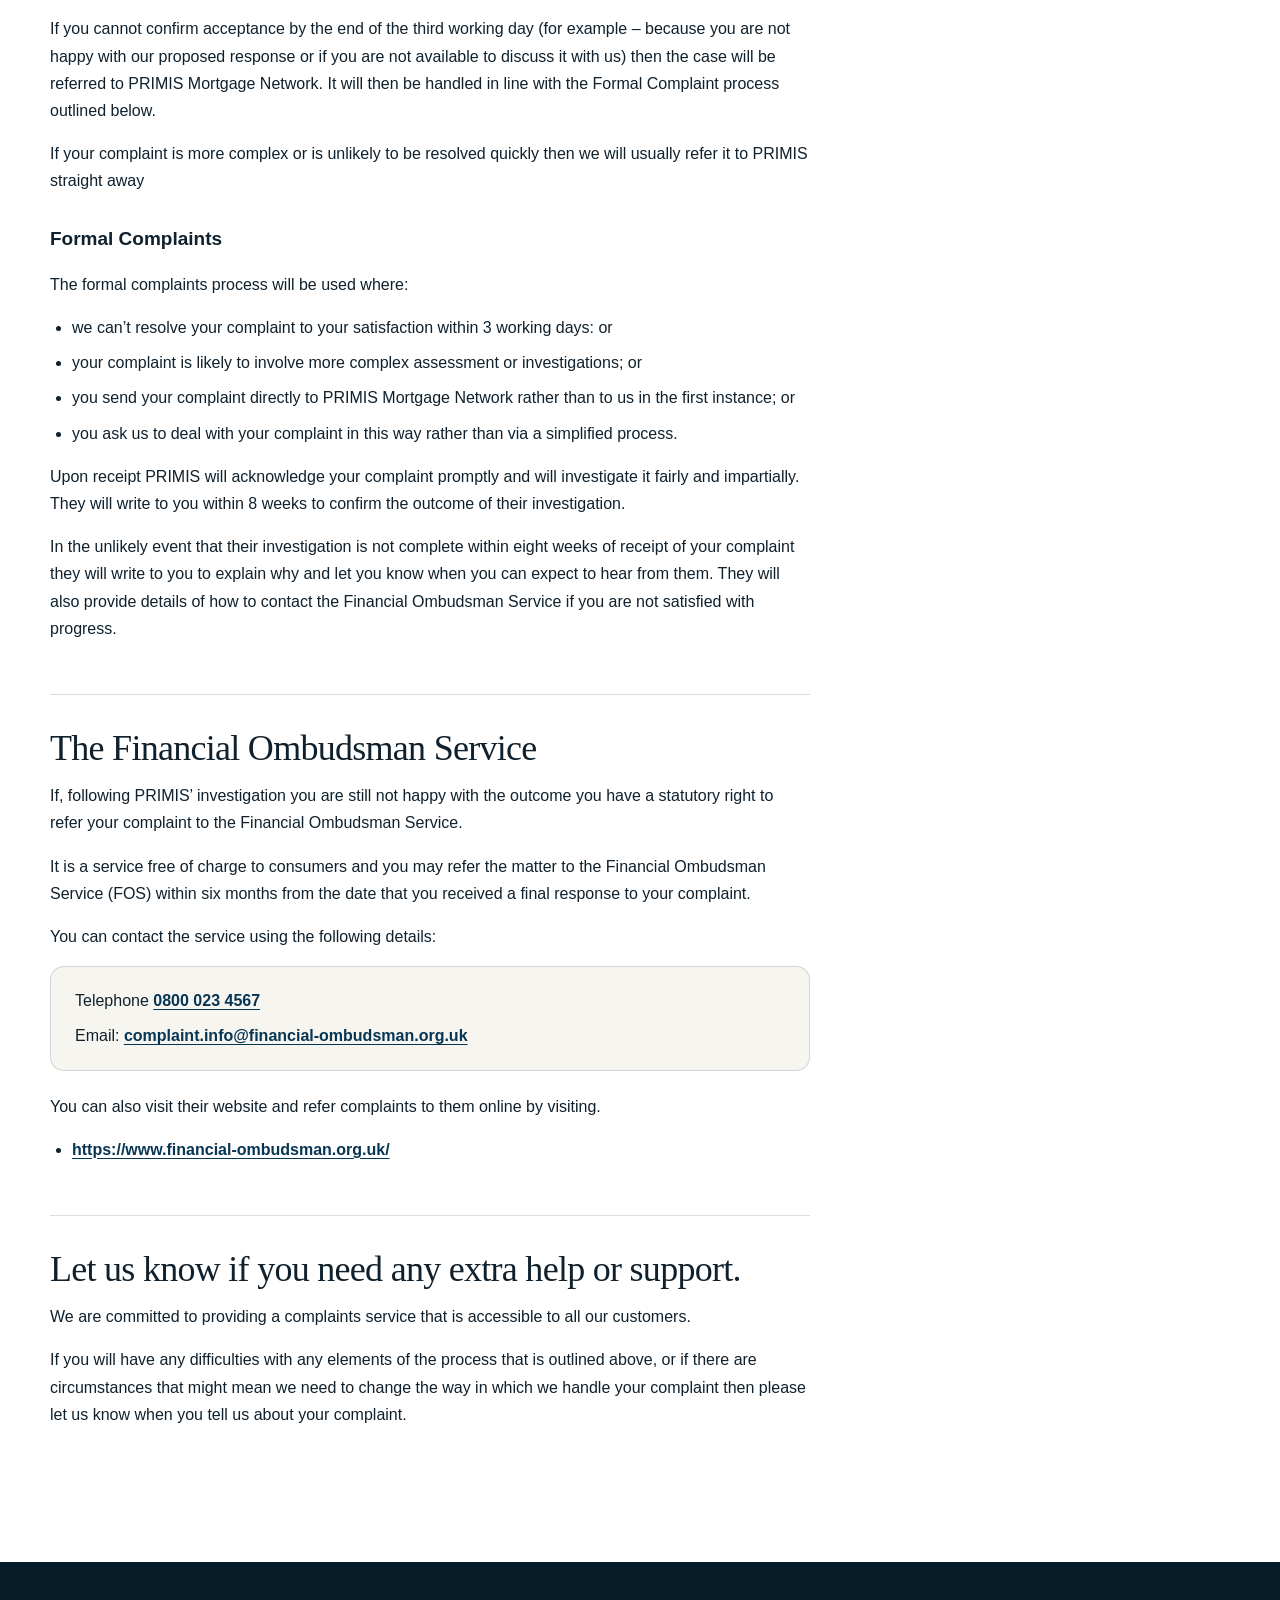
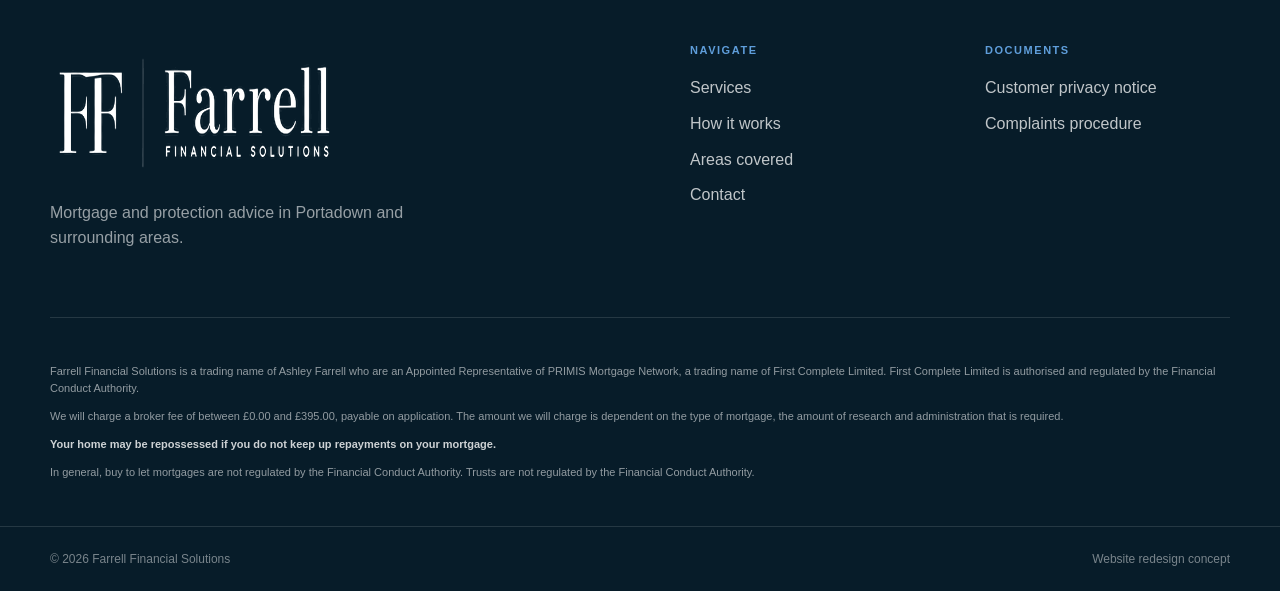
==== commit f24a5c89: "Replace dated logo strip with the professional FF lockup The redesign shipped with the old Duda-era " ====
--- a/complaints-procedure.html
+++ b/complaints-procedure.html
@@ -32,7 +32,7 @@
   <header class="site-header" data-header>
     <div class="shell header-inner">
       <a class="brand" href="index.html" aria-label="Farrell Financial Solutions home">
-        <img src="assets/farrell-logo.png" alt="Farrell Financial Solutions" width="970" height="160">
+        <img src="assets/farrell_cropped_logo_assets/02_horizontal_lockup/black-horizontal-lockup-transparent.png" alt="Farrell Financial Solutions" width="507" height="142">
       </a>
 
       <button class="menu-button" type="button" aria-expanded="false" aria-controls="primary-nav" data-menu-button>
@@ -137,7 +137,7 @@
   <footer class="site-footer">
     <div class="shell footer-top">
       <div class="footer-brand">
-        <img src="assets/farrell-logo.png" alt="Farrell Financial Solutions" width="970" height="160" loading="lazy">
+        <img src="assets/farrell_cropped_logo_assets/02_horizontal_lockup/white-horizontal-lockup-transparent.png" alt="Farrell Financial Solutions" width="498" height="142" loading="lazy">
         <p>Mortgage and protection advice in Portadown and surrounding areas.</p>
       </div>
       <div class="footer-links">
--- a/styles.css
+++ b/styles.css
@@ -167,7 +167,7 @@
 
 .site-footer { background: #071c29; color: var(--white); }
 .footer-top { display: grid; grid-template-columns: 1fr 1fr; gap: 100px; padding: 80px 0 50px; }
-.footer-brand img { width: 285px; filter: brightness(0) invert(1); opacity: .95; }
+.footer-brand img { width: 285px; }
 .footer-brand p { max-width: 380px; color: rgba(255,255,255,.58); }
 .footer-links { display: grid; grid-template-columns: 1fr 1fr; gap: 50px; }
 .footer-links h2 { margin: 0 0 16px; color: var(--blue); font-family: inherit; font-size: 11px; letter-spacing: .14em; text-transform: uppercase; }
